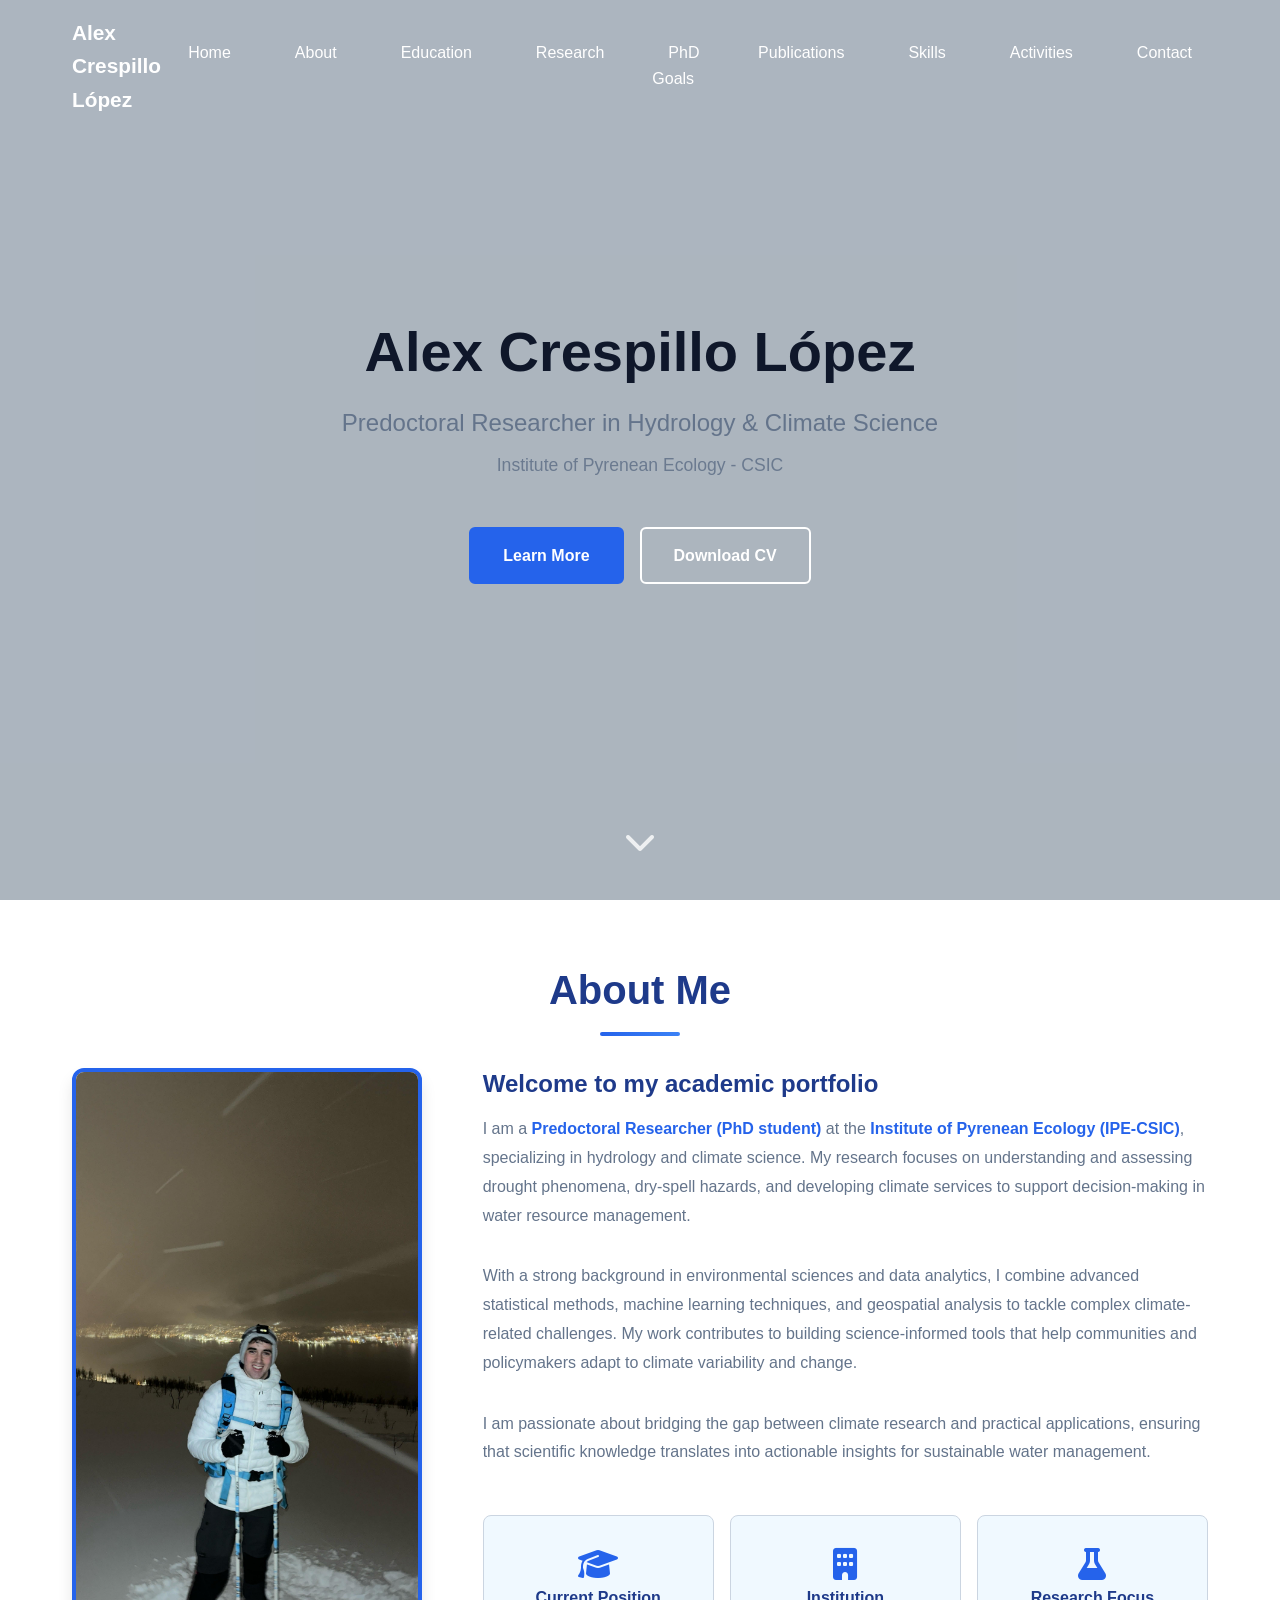
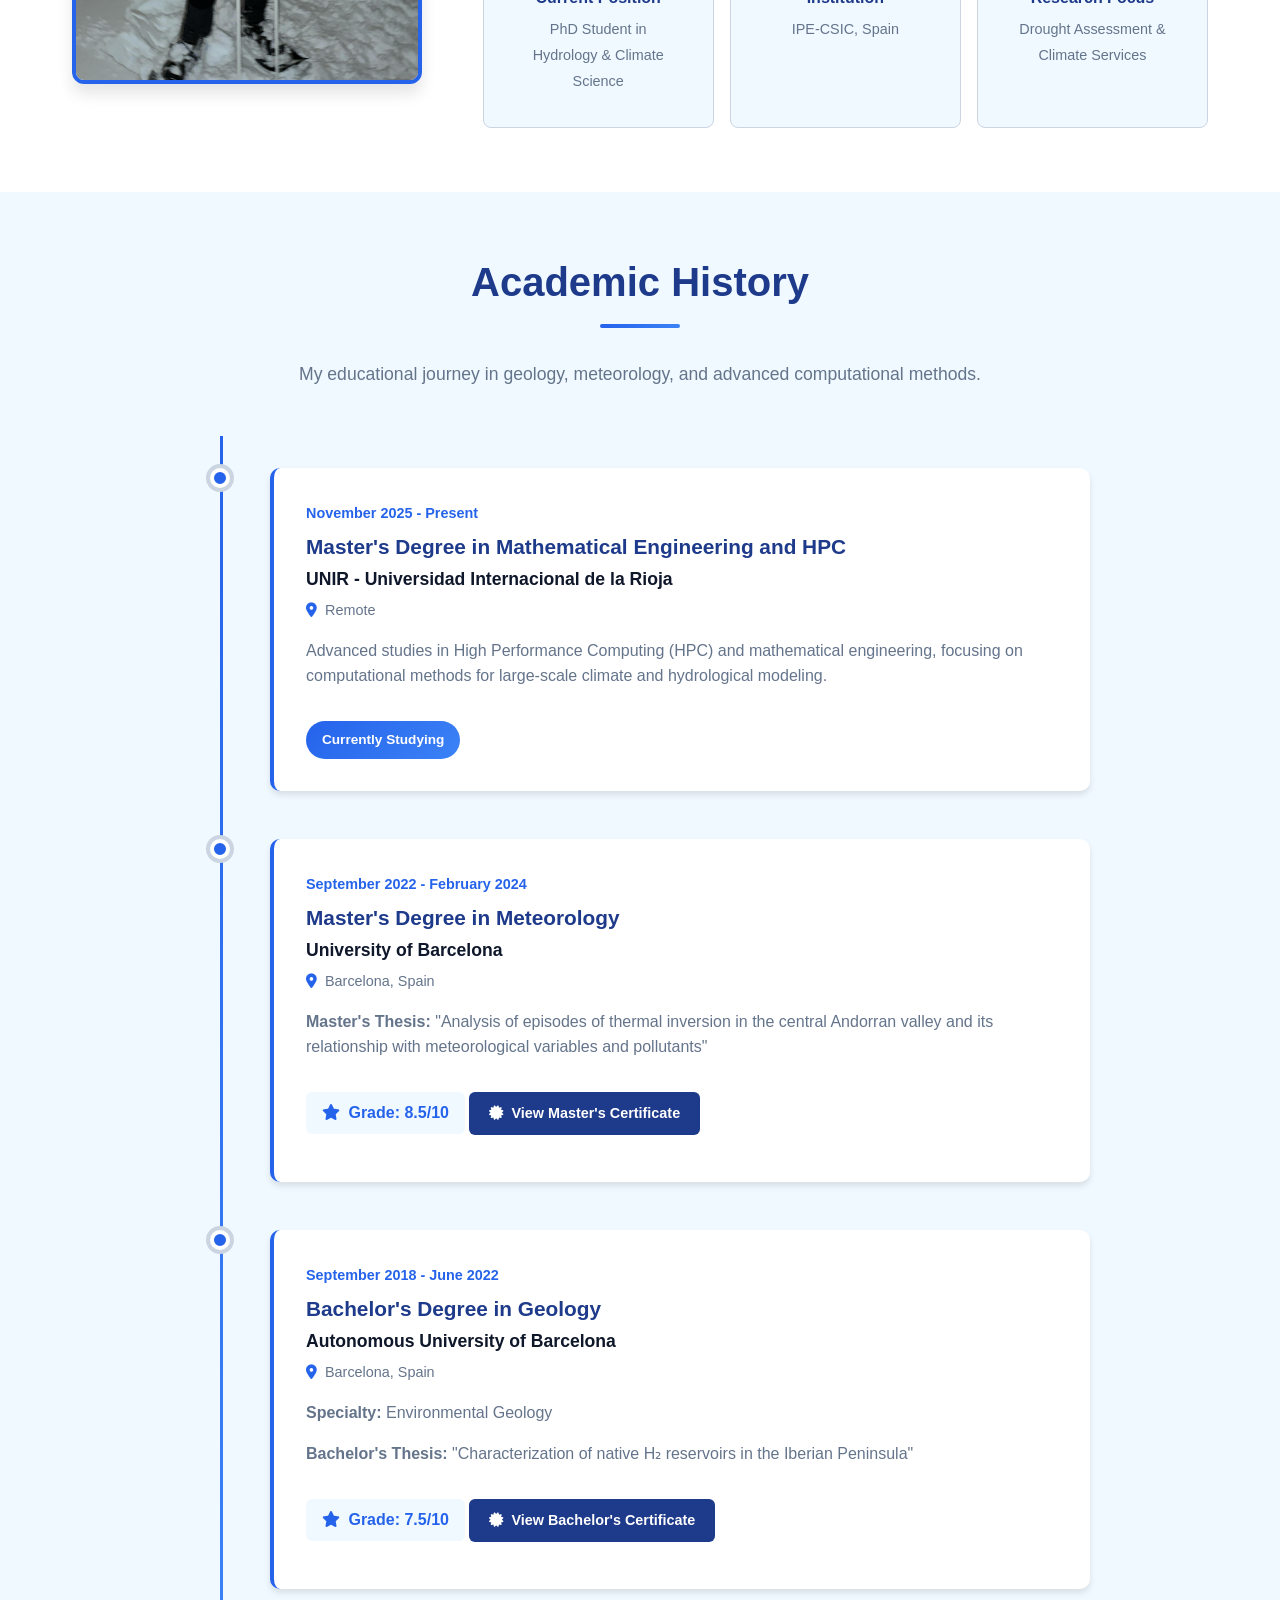
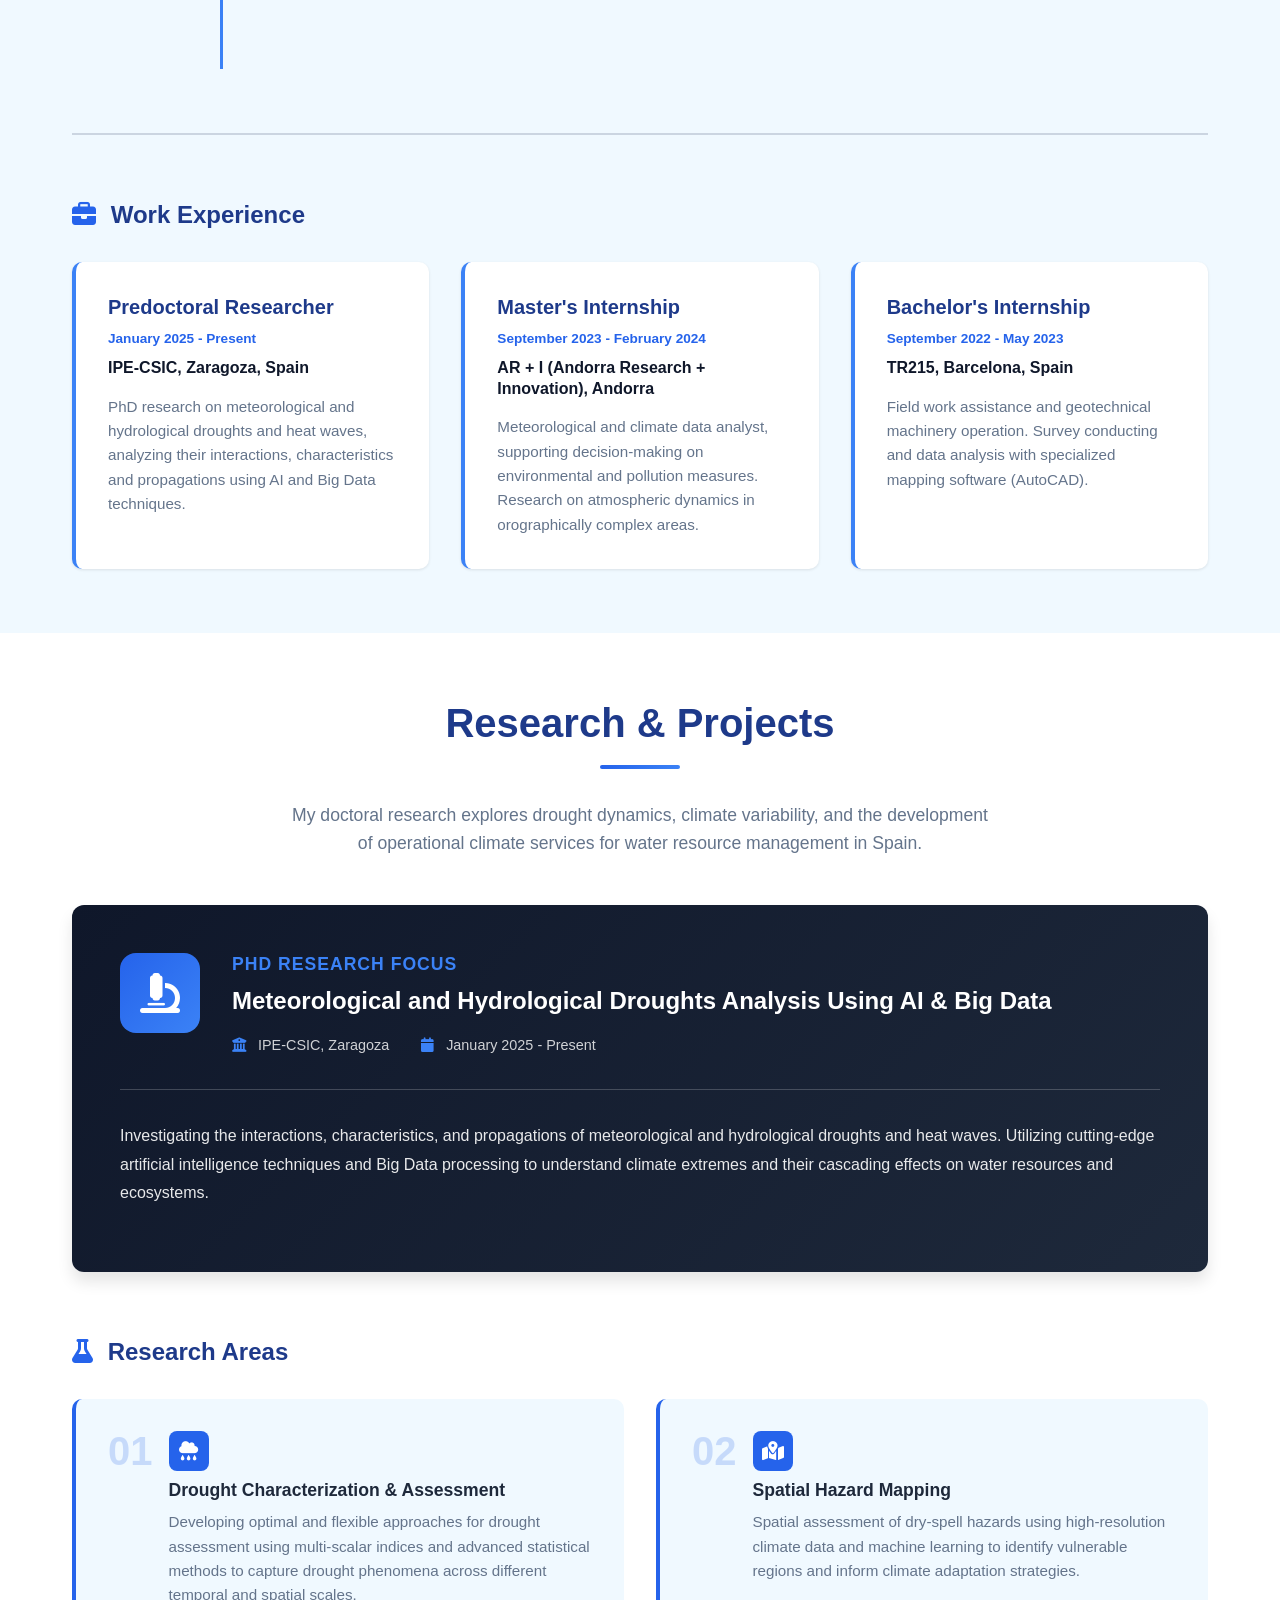
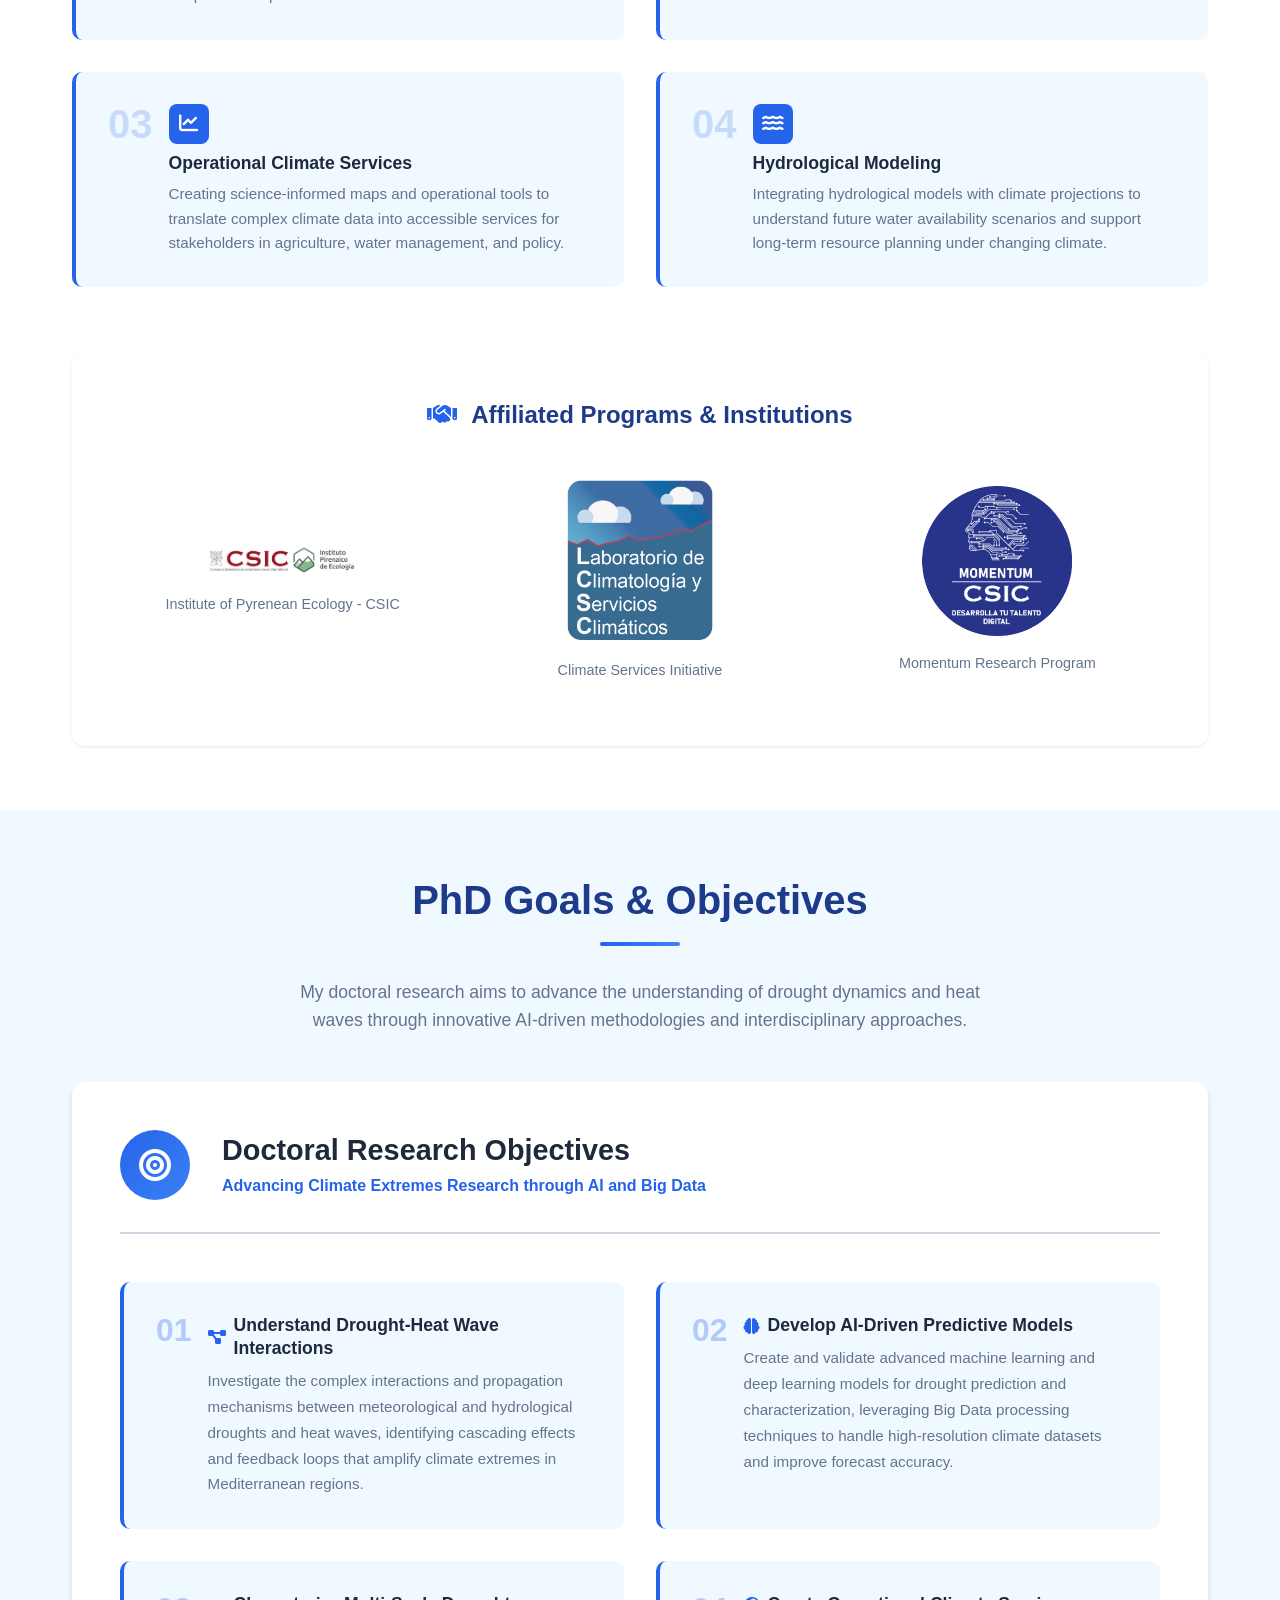
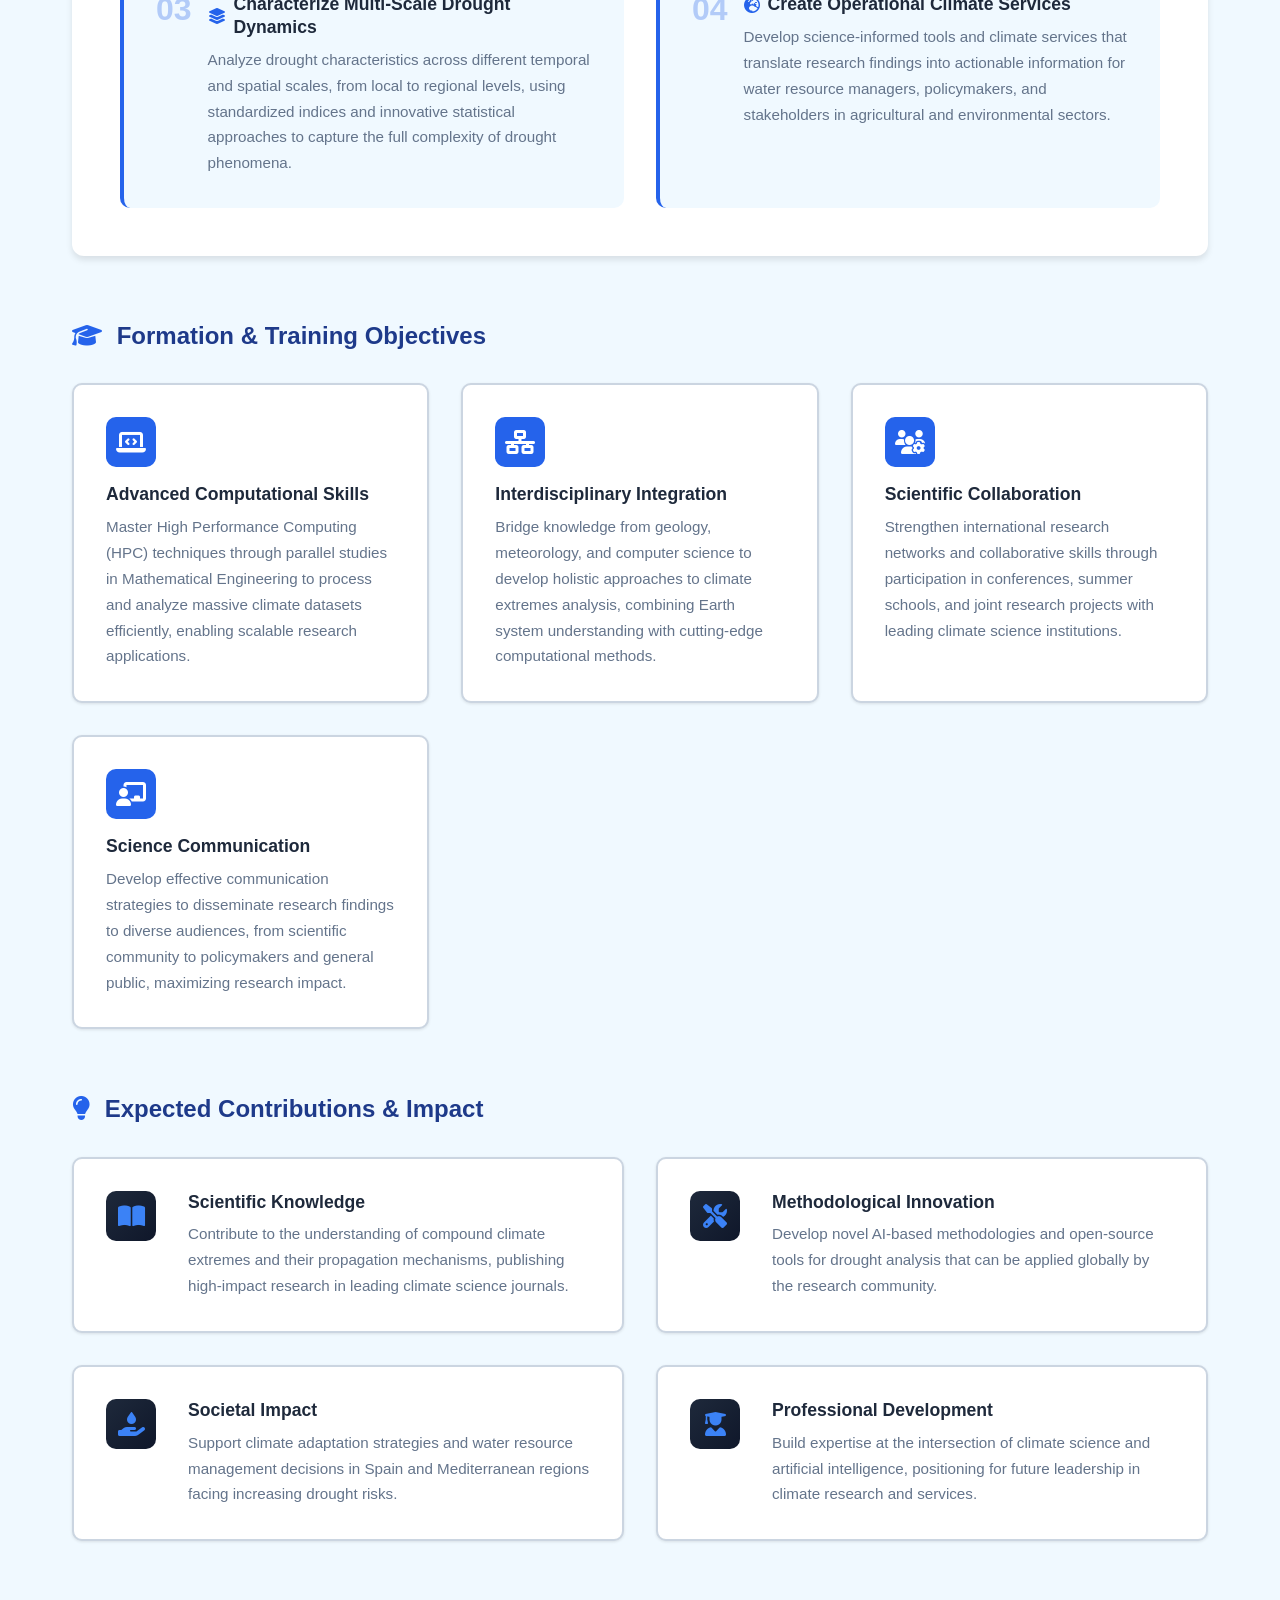
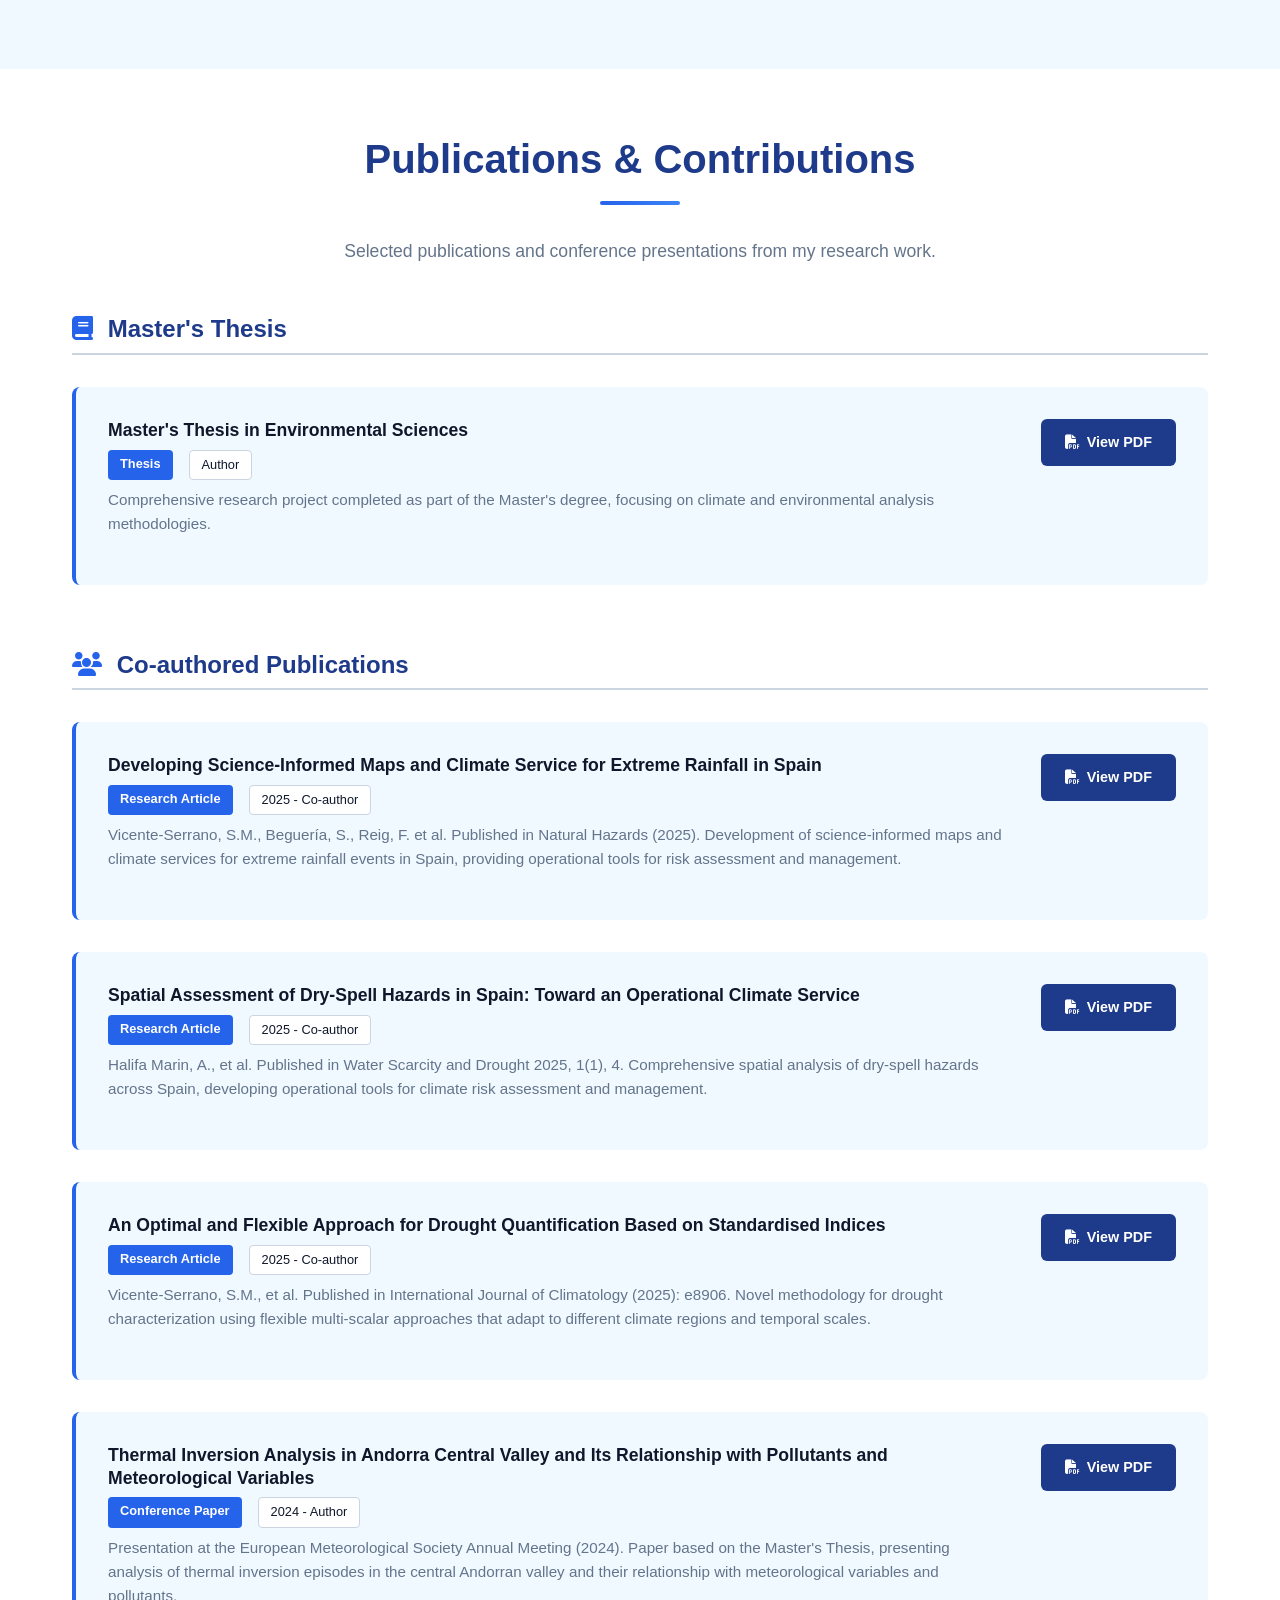
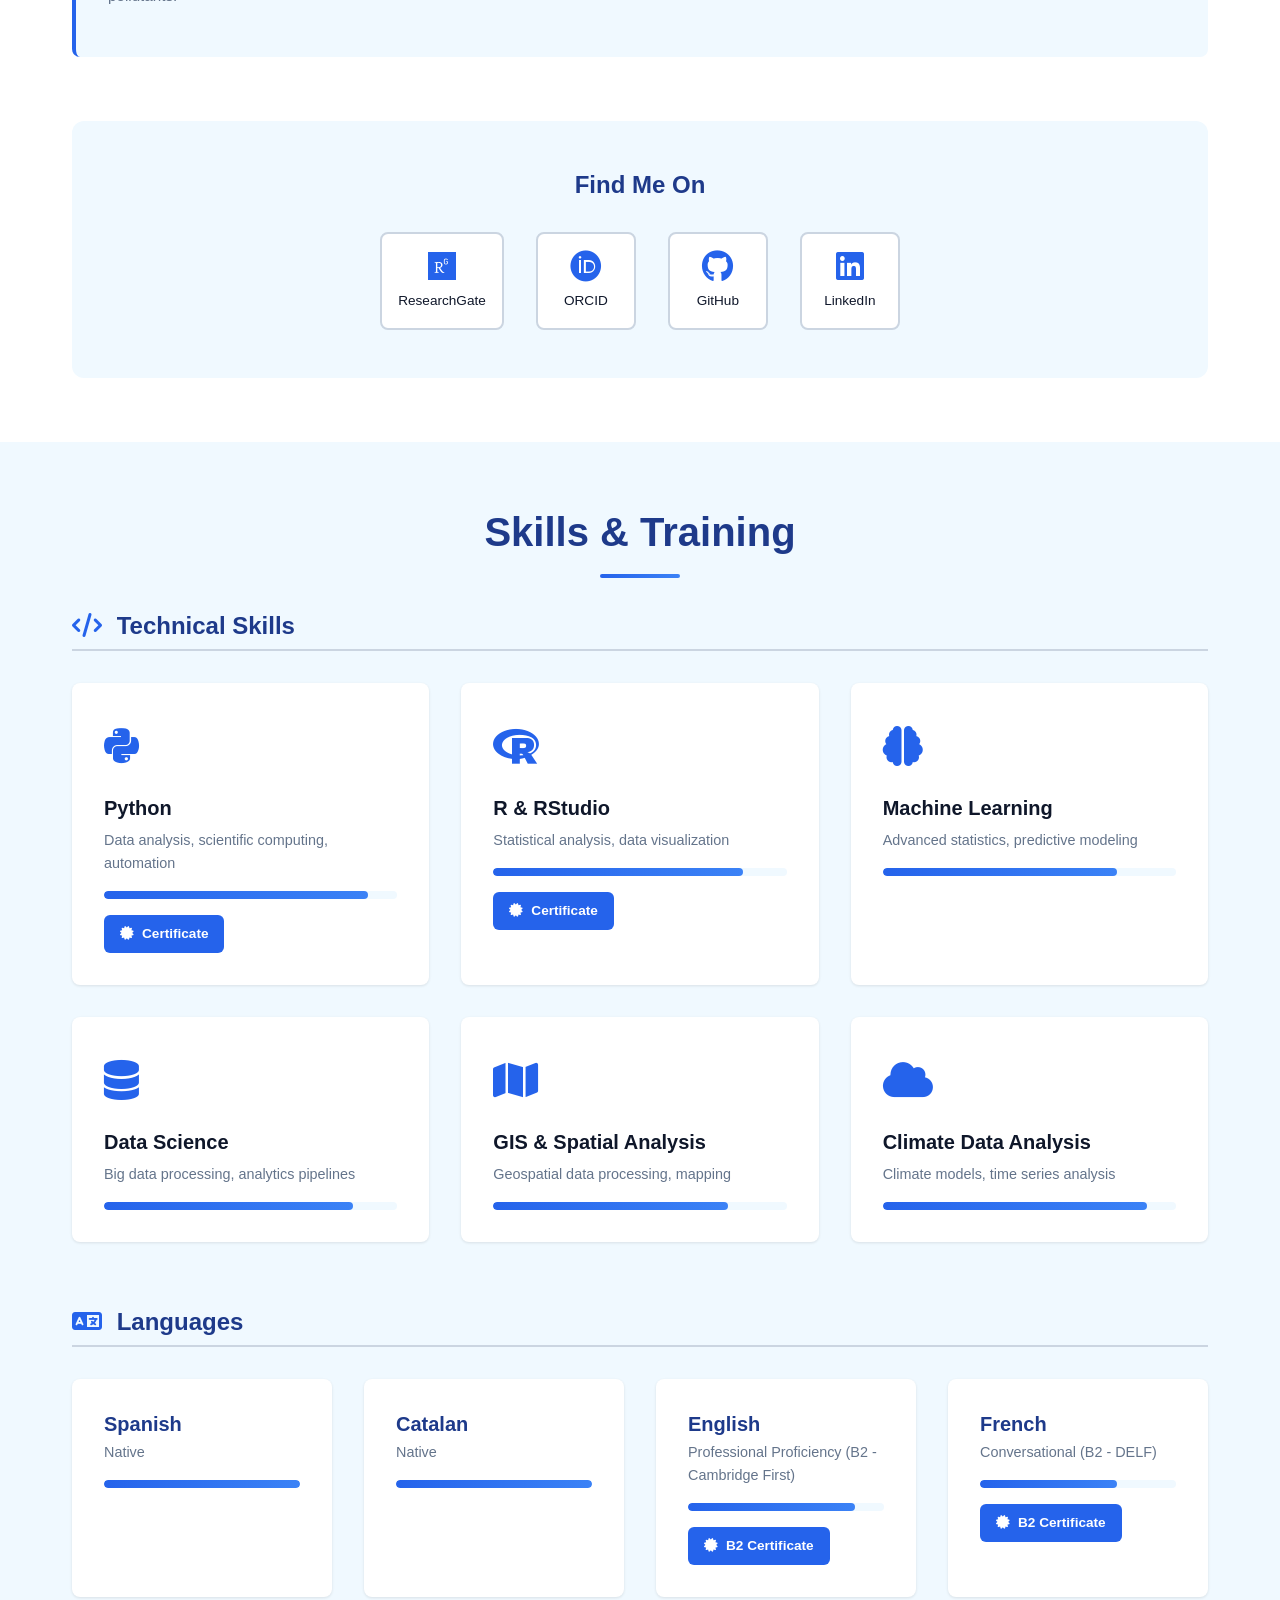
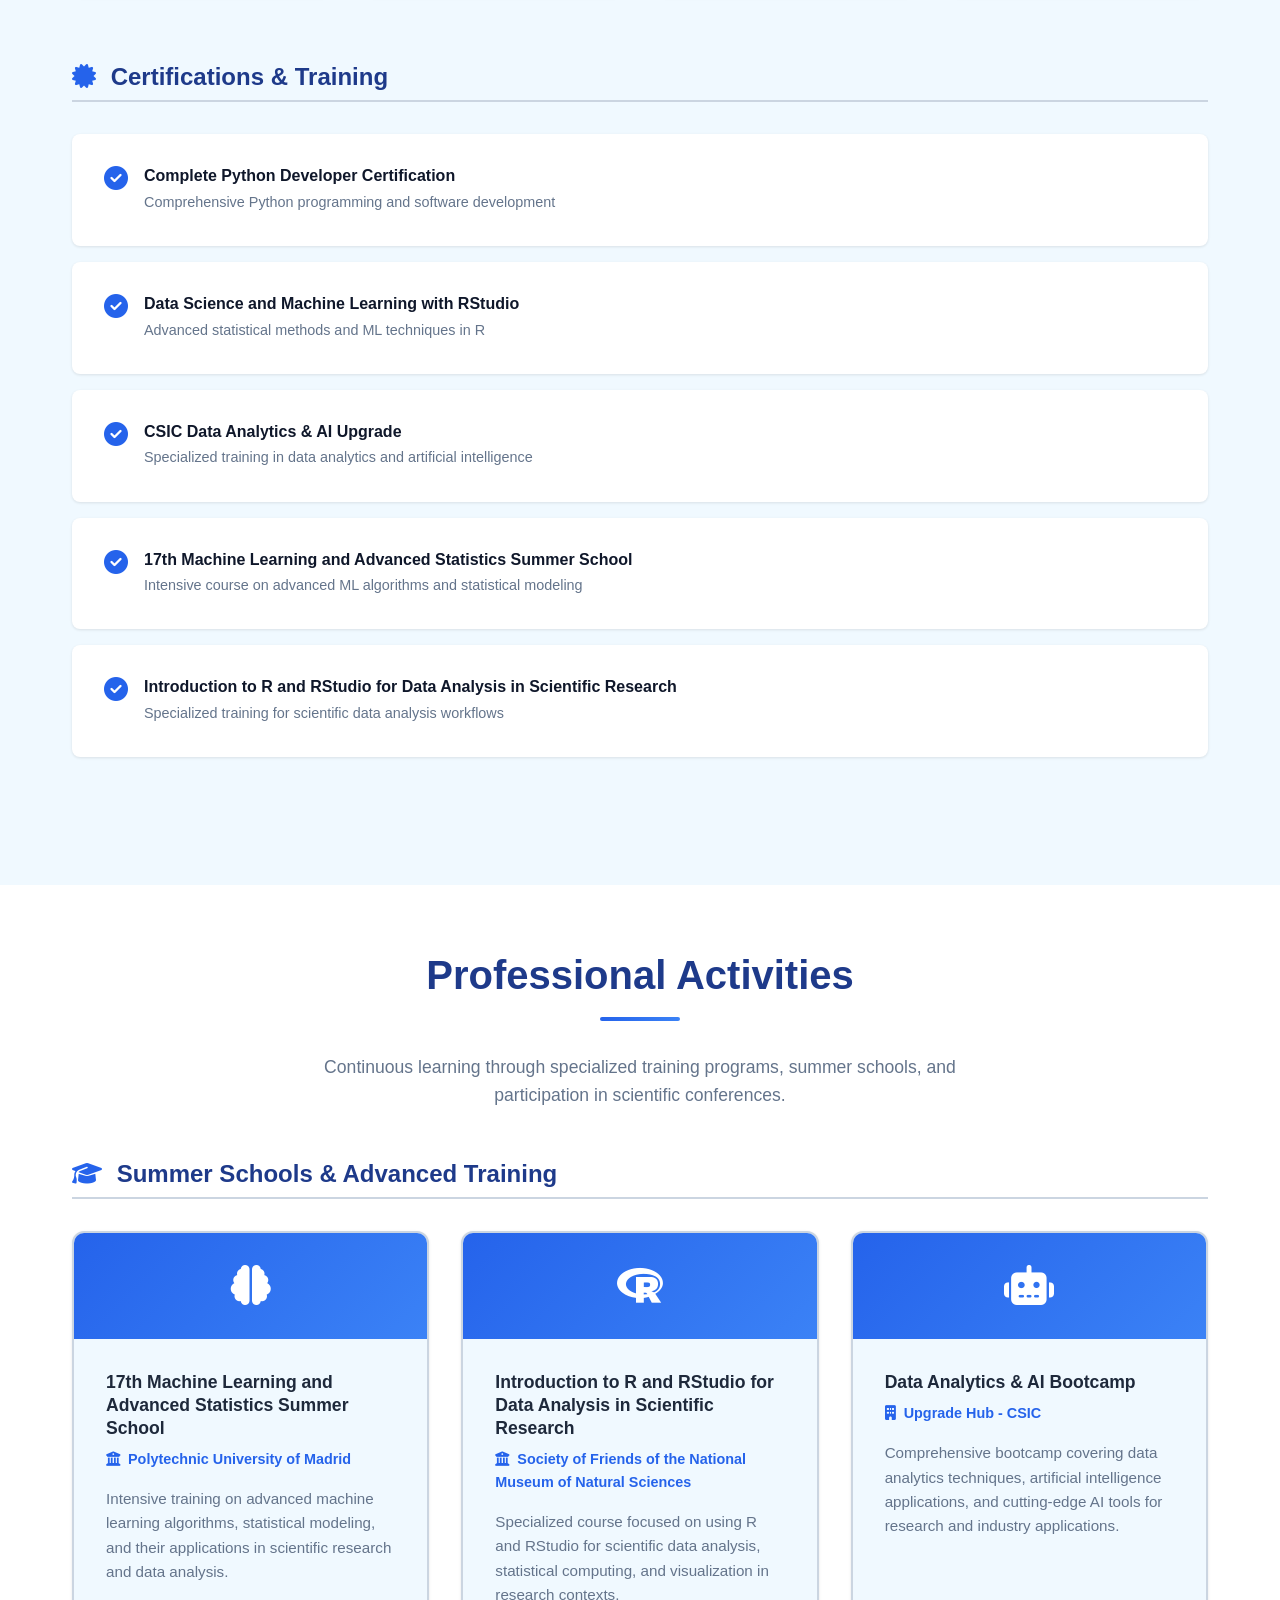
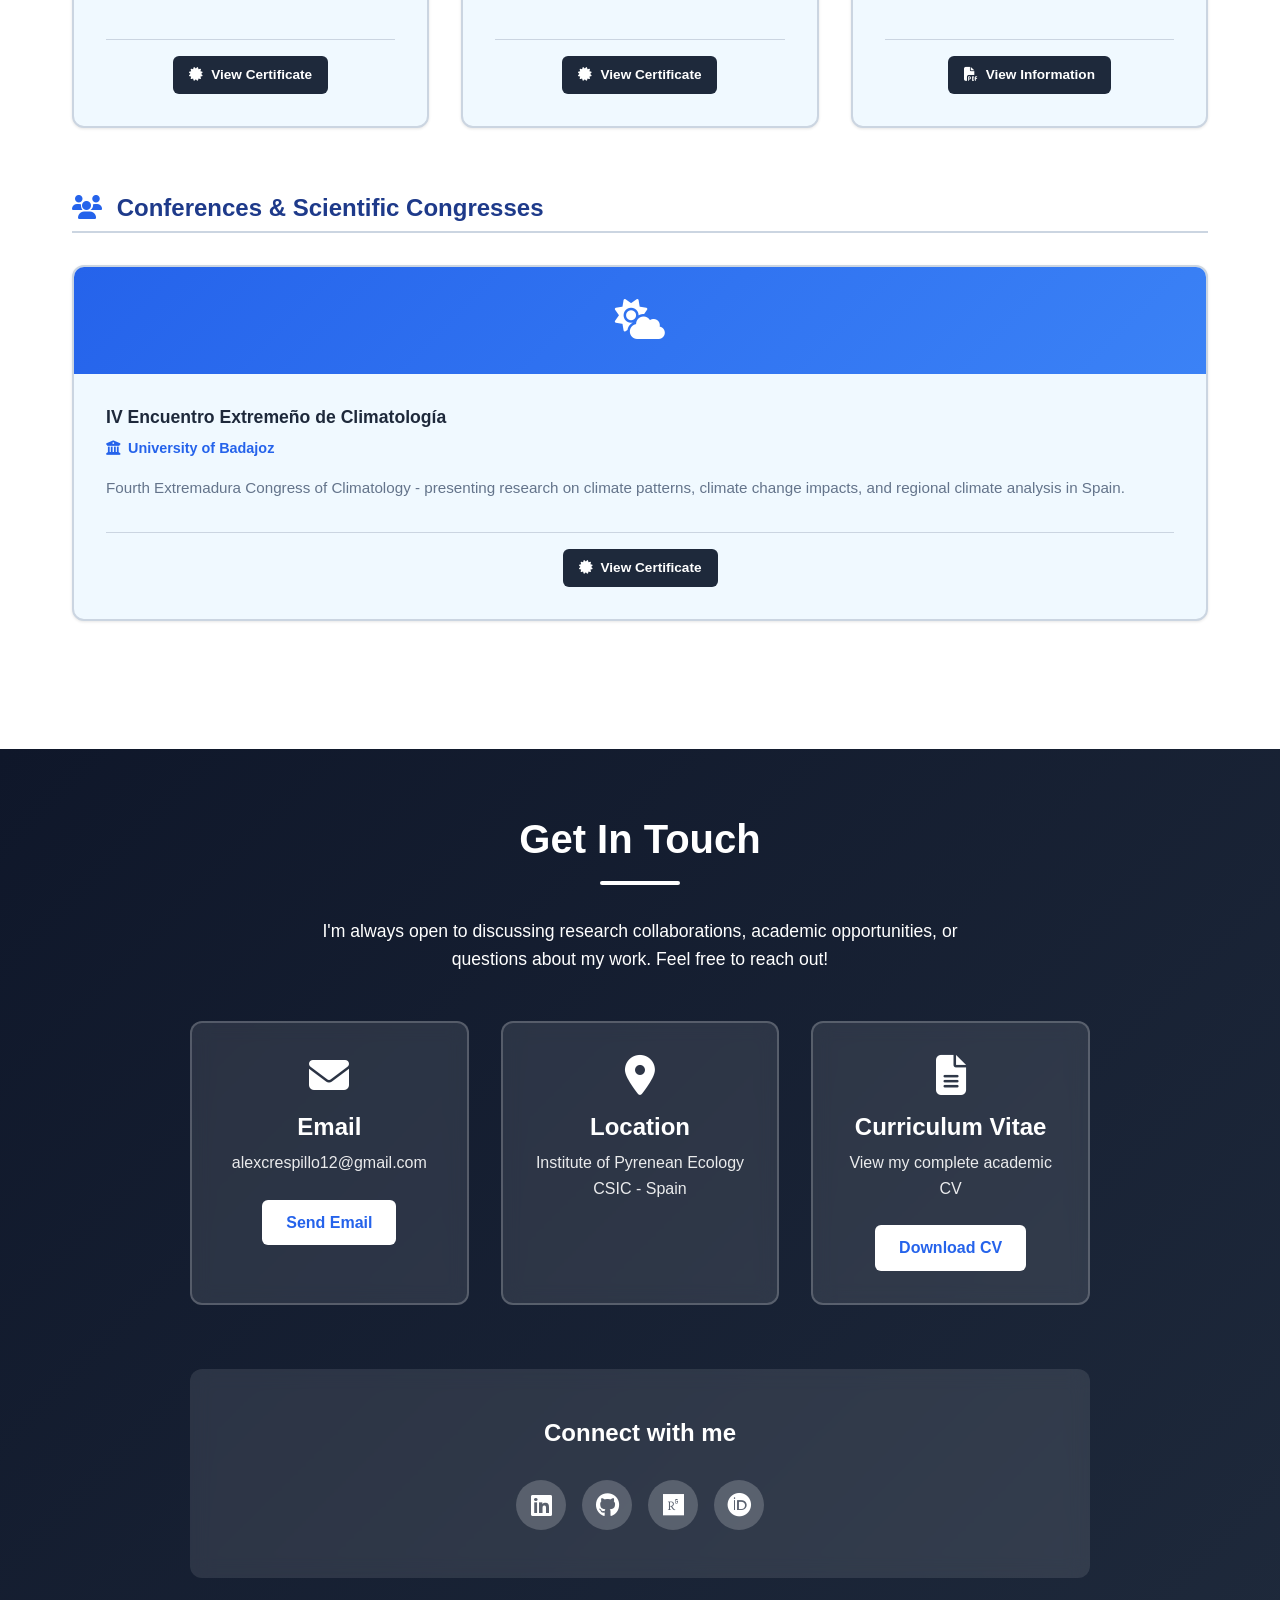
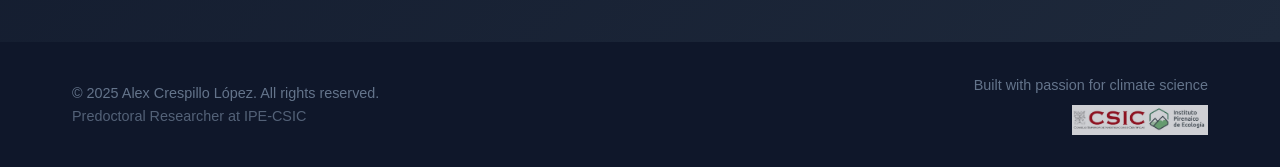
==== index.html @ 6080cb1e "Restructure for GitHub Pages: Move website files to root directory" ====
<!DOCTYPE html>
<html lang="en">
<head>
    <meta charset="UTF-8">
    <meta name="viewport" content="width=device-width, initial-scale=1.0">
    <meta name="description" content="Alex Crespillo López - Predoctoral Researcher in Hydrology and Climate Science at IPE-CSIC">
    <meta name="keywords" content="hydrology, climate science, drought, PhD student, CSIC, climate services">
    <meta name="author" content="Alex Crespillo López">

    <title>Alex Crespillo López | Climate & Hydrology Researcher</title>

    <!-- Link to external stylesheet -->
    <link rel="stylesheet" href="style.css">

    <!-- Font Awesome for icons -->
    <link rel="stylesheet" href="https://cdnjs.cloudflare.com/ajax/libs/font-awesome/6.4.0/css/all.min.css">
</head>
<body>

    <!-- ============================================
         NAVIGATION BAR
         Sticky header with smooth scroll links
         ============================================ -->
    <nav id="navbar">
        <div class="nav-container">
            <div class="nav-logo">
                <a href="#home">Alex Crespillo López</a>
            </div>
            <ul class="nav-menu" id="nav-menu">
                <li><a href="#home" class="nav-link">Home</a></li>
                <li><a href="#about" class="nav-link">About</a></li>
                <li><a href="#education" class="nav-link">Education</a></li>
                <li><a href="#research" class="nav-link">Research</a></li>
                <li><a href="#goals" class="nav-link">PhD Goals</a></li>
                <li><a href="#publications" class="nav-link">Publications</a></li>
                <li><a href="#skills" class="nav-link">Skills</a></li>
                <li><a href="#activities" class="nav-link">Activities</a></li>
                <li><a href="#contact" class="nav-link">Contact</a></li>
            </ul>
            <div class="nav-toggle" id="nav-toggle">
                <span></span>
                <span></span>
                <span></span>
            </div>
        </div>
    </nav>

    <!-- ============================================
         HERO SECTION
         Full-width header with background image
         ============================================ -->
    <header id="home" class="hero">
        <div class="hero-overlay"></div>
        <div class="hero-content">
            <h1 class="hero-title">Alex Crespillo López</h1>
            <p class="hero-subtitle">Predoctoral Researcher in Hydrology & Climate Science</p>
            <p class="hero-affiliation">Institute of Pyrenean Ecology - CSIC</p>
            <div class="hero-buttons">
                <a href="#about" class="btn btn-primary">Learn More</a>
                <a href="Cv/cv.pdf" target="_blank" class="btn btn-secondary">Download CV</a>
            </div>
        </div>
        <!-- Scroll down indicator -->
        <div class="scroll-indicator">
            <a href="#about">
                <i class="fas fa-chevron-down"></i>
            </a>
        </div>
    </header>

    <!-- ============================================
         MAIN CONTENT CONTAINER
         ============================================ -->
    <main>

        <!-- ============================================
             ABOUT ME SECTION
             Introduction, photo, and current position
             ============================================ -->
        <section id="about" class="section about-section">
            <div class="container">
                <h2 class="section-title">About Me</h2>
                <div class="about-content">
                    <!-- Profile photo -->
                    <div class="about-image">
                        <img src="Photos and logos/Photo_me.JPG" alt="Alex Crespillo López" class="profile-photo">
                    </div>

                    <!-- Bio and details -->
                    <div class="about-text">
                        <h3>Welcome to my academic portfolio</h3>
                        <p>
                            I am a <strong>Predoctoral Researcher (PhD student)</strong> at the
                            <strong>Institute of Pyrenean Ecology (IPE-CSIC)</strong>, specializing in
                            hydrology and climate science. My research focuses on understanding and
                            assessing drought phenomena, dry-spell hazards, and developing climate services
                            to support decision-making in water resource management.
                        </p>
                        <p>
                            With a strong background in environmental sciences and data analytics, I combine
                            advanced statistical methods, machine learning techniques, and geospatial analysis
                            to tackle complex climate-related challenges. My work contributes to building
                            science-informed tools that help communities and policymakers adapt to climate
                            variability and change.
                        </p>
                        <p>
                            I am passionate about bridging the gap between climate research and practical
                            applications, ensuring that scientific knowledge translates into actionable
                            insights for sustainable water management.
                        </p>

                        <!-- Key information cards -->
                        <div class="info-cards">
                            <div class="info-card">
                                <i class="fas fa-graduation-cap"></i>
                                <h4>Current Position</h4>
                                <p>PhD Student in Hydrology & Climate Science</p>
                            </div>
                            <div class="info-card">
                                <i class="fas fa-building"></i>
                                <h4>Institution</h4>
                                <p>IPE-CSIC, Spain</p>
                            </div>
                            <div class="info-card">
                                <i class="fas fa-flask"></i>
                                <h4>Research Focus</h4>
                                <p>Drought Assessment & Climate Services</p>
                            </div>
                        </div>
                    </div>
                </div>
            </div>
        </section>

        <!-- ============================================
             ACADEMIC HISTORY / EDUCATION SECTION
             Educational background and degrees
             ============================================ -->
        <section id="education" class="section education-section">
            <div class="container">
                <h2 class="section-title">Academic History</h2>
                <p class="section-description">
                    My educational journey in geology, meteorology, and advanced computational methods.
                </p>

                <!-- Timeline of academic degrees -->
                <div class="timeline">

                    <!-- Education Item 1 - Current Master -->
                    <div class="timeline-item">
                        <div class="timeline-marker"></div>
                        <div class="timeline-content">
                            <span class="timeline-date">November 2025 - Present</span>
                            <h3>Master's Degree in Mathematical Engineering and HPC</h3>
                            <h4>UNIR - Universidad Internacional de la Rioja</h4>
                            <p class="timeline-location"><i class="fas fa-map-marker-alt"></i> Remote</p>
                            <p>
                                Advanced studies in High Performance Computing (HPC) and mathematical engineering,
                                focusing on computational methods for large-scale climate and hydrological modeling.
                            </p>
                            <div class="timeline-badge current">Currently Studying</div>
                        </div>
                    </div>

                    <!-- Education Item 2 - Meteorology Master -->
                    <div class="timeline-item">
                        <div class="timeline-marker"></div>
                        <div class="timeline-content">
                            <span class="timeline-date">September 2022 - February 2024</span>
                            <h3>Master's Degree in Meteorology</h3>
                            <h4>University of Barcelona</h4>
                            <p class="timeline-location"><i class="fas fa-map-marker-alt"></i> Barcelona, Spain</p>
                            <p>
                                <strong>Master's Thesis:</strong> "Analysis of episodes of thermal inversion in the central
                                Andorran valley and its relationship with meteorological variables and pollutants"
                            </p>
                            <div class="timeline-grade">
                                <i class="fas fa-star"></i> Grade: 8.5/10
                            </div>
                            <a href="Certificates/Academic_certificates/master_title.pdf" target="_blank" class="btn-certificate">
                                <i class="fas fa-certificate"></i> View Master's Certificate
                            </a>
                        </div>
                    </div>

                    <!-- Education Item 3 - Geology Bachelor -->
                    <div class="timeline-item">
                        <div class="timeline-marker"></div>
                        <div class="timeline-content">
                            <span class="timeline-date">September 2018 - June 2022</span>
                            <h3>Bachelor's Degree in Geology</h3>
                            <h4>Autonomous University of Barcelona</h4>
                            <p class="timeline-location"><i class="fas fa-map-marker-alt"></i> Barcelona, Spain</p>
                            <p>
                                <strong>Specialty:</strong> Environmental Geology
                            </p>
                            <p>
                                <strong>Bachelor's Thesis:</strong> "Characterization of native H₂ reservoirs in the Iberian Peninsula"
                            </p>
                            <div class="timeline-grade">
                                <i class="fas fa-star"></i> Grade: 7.5/10
                            </div>
                            <a href="Certificates/Academic_certificates/bachelor_title.pdf" target="_blank" class="btn-certificate">
                                <i class="fas fa-certificate"></i> View Bachelor's Certificate
                            </a>
                        </div>
                    </div>

                </div>

                <!-- Work Experience Timeline -->
                <div class="work-experience">
                    <h3 class="subsection-title"><i class="fas fa-briefcase"></i> Work Experience</h3>

                    <div class="experience-grid">
                        <!-- Experience 1 -->
                        <div class="experience-card">
                            <div class="experience-header">
                                <h4>Predoctoral Researcher</h4>
                                <span class="experience-date">January 2025 - Present</span>
                            </div>
                            <h5>IPE-CSIC, Zaragoza, Spain</h5>
                            <p>
                                PhD research on meteorological and hydrological droughts and heat waves, analyzing
                                their interactions, characteristics and propagations using AI and Big Data techniques.
                            </p>
                        </div>

                        <!-- Experience 2 -->
                        <div class="experience-card">
                            <div class="experience-header">
                                <h4>Master's Internship</h4>
                                <span class="experience-date">September 2023 - February 2024</span>
                            </div>
                            <h5>AR + I (Andorra Research + Innovation), Andorra</h5>
                            <p>
                                Meteorological and climate data analyst, supporting decision-making on environmental
                                and pollution measures. Research on atmospheric dynamics in orographically complex areas.
                            </p>
                        </div>

                        <!-- Experience 3 -->
                        <div class="experience-card">
                            <div class="experience-header">
                                <h4>Bachelor's Internship</h4>
                                <span class="experience-date">September 2022 - May 2023</span>
                            </div>
                            <h5>TR215, Barcelona, Spain</h5>
                            <p>
                                Field work assistance and geotechnical machinery operation. Survey conducting and
                                data analysis with specialized mapping software (AutoCAD).
                            </p>
                        </div>
                    </div>
                </div>

            </div>
        </section>

        <!-- ============================================
             RESEARCH & PROJECTS SECTION
             Current PhD work and research areas
             ============================================ -->
        <section id="research" class="section research-section">
            <div class="container">
                <h2 class="section-title">Research & Projects</h2>
                <p class="section-description">
                    My doctoral research explores drought dynamics, climate variability, and the
                    development of operational climate services for water resource management in Spain.
                </p>

                <!-- Main PhD Research Focus -->
                <div class="phd-focus">
                    <div class="phd-header">
                        <div class="phd-icon-large">
                            <i class="fas fa-microscope"></i>
                        </div>
                        <div class="phd-info">
                            <h3>PhD Research Focus</h3>
                            <p class="phd-title">Meteorological and Hydrological Droughts Analysis Using AI & Big Data</p>
                            <div class="phd-meta">
                                <span class="phd-institution"><i class="fas fa-university"></i> IPE-CSIC, Zaragoza</span>
                                <span class="phd-period"><i class="fas fa-calendar"></i> January 2025 - Present</span>
                            </div>
                        </div>
                    </div>
                    <div class="phd-description">
                        <p>
                            Investigating the interactions, characteristics, and propagations of meteorological
                            and hydrological droughts and heat waves. Utilizing cutting-edge artificial intelligence
                            techniques and Big Data processing to understand climate extremes and their cascading
                            effects on water resources and ecosystems.
                        </p>
                    </div>
                </div>

                <!-- Research areas - Two column layout -->
                <div class="research-areas">
                    <h3 class="subsection-title"><i class="fas fa-flask"></i> Research Areas</h3>

                    <div class="research-two-column">
                        <!-- Research Area 1 -->
                        <div class="research-item">
                            <div class="research-number">01</div>
                            <div class="research-content-new">
                                <div class="research-icon-small">
                                    <i class="fas fa-cloud-rain"></i>
                                </div>
                                <h4>Drought Characterization & Assessment</h4>
                                <p>
                                    Developing optimal and flexible approaches for drought assessment using
                                    multi-scalar indices and advanced statistical methods to capture drought
                                    phenomena across different temporal and spatial scales.
                                </p>
                            </div>
                        </div>

                        <!-- Research Area 2 -->
                        <div class="research-item">
                            <div class="research-number">02</div>
                            <div class="research-content-new">
                                <div class="research-icon-small">
                                    <i class="fas fa-map-marked-alt"></i>
                                </div>
                                <h4>Spatial Hazard Mapping</h4>
                                <p>
                                    Spatial assessment of dry-spell hazards using high-resolution climate
                                    data and machine learning to identify vulnerable regions and inform
                                    climate adaptation strategies.
                                </p>
                            </div>
                        </div>

                        <!-- Research Area 3 -->
                        <div class="research-item">
                            <div class="research-number">03</div>
                            <div class="research-content-new">
                                <div class="research-icon-small">
                                    <i class="fas fa-chart-line"></i>
                                </div>
                                <h4>Operational Climate Services</h4>
                                <p>
                                    Creating science-informed maps and operational tools to translate
                                    complex climate data into accessible services for stakeholders in
                                    agriculture, water management, and policy.
                                </p>
                            </div>
                        </div>

                        <!-- Research Area 4 -->
                        <div class="research-item">
                            <div class="research-number">04</div>
                            <div class="research-content-new">
                                <div class="research-icon-small">
                                    <i class="fas fa-water"></i>
                                </div>
                                <h4>Hydrological Modeling</h4>
                                <p>
                                    Integrating hydrological models with climate projections to understand
                                    future water availability scenarios and support long-term resource
                                    planning under changing climate.
                                </p>
                            </div>
                        </div>
                    </div>
                </div>

                <!-- Affiliated Projects/Programs -->
                <div class="affiliations">
                    <h3 class="subsection-title"><i class="fas fa-handshake"></i> Affiliated Programs & Institutions</h3>
                    <div class="logo-grid">
                        <div class="logo-item">
                            <img src="Photos and logos/IPE-CSIC logo.jpg" alt="IPE-CSIC Logo">
                            <p>Institute of Pyrenean Ecology - CSIC</p>
                        </div>
                        <div class="logo-item">
                            <img src="Photos and logos/LCSC logo.png" alt="LCSC Logo">
                            <p>Climate Services Initiative</p>
                        </div>
                        <div class="logo-item">
                            <img src="Photos and logos/momentum_logo.png" alt="Momentum Logo">
                            <p>Momentum Research Program</p>
                        </div>
                    </div>
                </div>
            </div>
        </section>

        <!-- ============================================
             PhD GOALS & OBJECTIVES SECTION
             Research objectives and formation goals
             ============================================ -->
        <section id="goals" class="section goals-section">
            <div class="container">
                <h2 class="section-title">PhD Goals & Objectives</h2>
                <p class="section-description">
                    My doctoral research aims to advance the understanding of drought dynamics and heat waves
                    through innovative AI-driven methodologies and interdisciplinary approaches.
                </p>

                <!-- Main Doctoral Objectives -->
                <div class="goals-main">
                    <div class="goal-header">
                        <div class="goal-icon-main">
                            <i class="fas fa-bullseye"></i>
                        </div>
                        <div>
                            <h3>Doctoral Research Objectives</h3>
                            <p class="goal-subtitle">Advancing Climate Extremes Research through AI and Big Data</p>
                        </div>
                    </div>

                    <div class="objectives-grid">
                        <!-- Objective 1 -->
                        <div class="objective-card">
                            <div class="objective-number">01</div>
                            <div class="objective-content">
                                <h4><i class="fas fa-project-diagram"></i> Understand Drought-Heat Wave Interactions</h4>
                                <p>
                                    Investigate the complex interactions and propagation mechanisms between meteorological
                                    and hydrological droughts and heat waves, identifying cascading effects and feedback
                                    loops that amplify climate extremes in Mediterranean regions.
                                </p>
                            </div>
                        </div>

                        <!-- Objective 2 -->
                        <div class="objective-card">
                            <div class="objective-number">02</div>
                            <div class="objective-content">
                                <h4><i class="fas fa-brain"></i> Develop AI-Driven Predictive Models</h4>
                                <p>
                                    Create and validate advanced machine learning and deep learning models for
                                    drought prediction and characterization, leveraging Big Data processing techniques
                                    to handle high-resolution climate datasets and improve forecast accuracy.
                                </p>
                            </div>
                        </div>

                        <!-- Objective 3 -->
                        <div class="objective-card">
                            <div class="objective-number">03</div>
                            <div class="objective-content">
                                <h4><i class="fas fa-layer-group"></i> Characterize Multi-Scale Drought Dynamics</h4>
                                <p>
                                    Analyze drought characteristics across different temporal and spatial scales,
                                    from local to regional levels, using standardized indices and innovative
                                    statistical approaches to capture the full complexity of drought phenomena.
                                </p>
                            </div>
                        </div>

                        <!-- Objective 4 -->
                        <div class="objective-card">
                            <div class="objective-number">04</div>
                            <div class="objective-content">
                                <h4><i class="fas fa-globe-europe"></i> Create Operational Climate Services</h4>
                                <p>
                                    Develop science-informed tools and climate services that translate research
                                    findings into actionable information for water resource managers, policymakers,
                                    and stakeholders in agricultural and environmental sectors.
                                </p>
                            </div>
                        </div>
                    </div>
                </div>

                <!-- Formation and Training Goals -->
                <div class="formation-goals">
                    <h3 class="subsection-title"><i class="fas fa-graduation-cap"></i> Formation & Training Objectives</h3>

                    <div class="formation-grid">
                        <!-- Formation Goal 1 -->
                        <div class="formation-card">
                            <div class="formation-icon">
                                <i class="fas fa-laptop-code"></i>
                            </div>
                            <h4>Advanced Computational Skills</h4>
                            <p>
                                Master High Performance Computing (HPC) techniques through parallel studies in
                                Mathematical Engineering to process and analyze massive climate datasets efficiently,
                                enabling scalable research applications.
                            </p>
                        </div>

                        <!-- Formation Goal 2 -->
                        <div class="formation-card">
                            <div class="formation-icon">
                                <i class="fas fa-network-wired"></i>
                            </div>
                            <h4>Interdisciplinary Integration</h4>
                            <p>
                                Bridge knowledge from geology, meteorology, and computer science to develop
                                holistic approaches to climate extremes analysis, combining Earth system
                                understanding with cutting-edge computational methods.
                            </p>
                        </div>

                        <!-- Formation Goal 3 -->
                        <div class="formation-card">
                            <div class="formation-icon">
                                <i class="fas fa-users-cog"></i>
                            </div>
                            <h4>Scientific Collaboration</h4>
                            <p>
                                Strengthen international research networks and collaborative skills through
                                participation in conferences, summer schools, and joint research projects
                                with leading climate science institutions.
                            </p>
                        </div>

                        <!-- Formation Goal 4 -->
                        <div class="formation-card">
                            <div class="formation-icon">
                                <i class="fas fa-chalkboard-teacher"></i>
                            </div>
                            <h4>Science Communication</h4>
                            <p>
                                Develop effective communication strategies to disseminate research findings to
                                diverse audiences, from scientific community to policymakers and general public,
                                maximizing research impact.
                            </p>
                        </div>
                    </div>
                </div>

                <!-- Expected Contributions -->
                <div class="contributions">
                    <h3 class="subsection-title"><i class="fas fa-lightbulb"></i> Expected Contributions & Impact</h3>

                    <div class="contributions-content">
                        <div class="contribution-item">
                            <div class="contribution-icon">
                                <i class="fas fa-book-open"></i>
                            </div>
                            <div class="contribution-text">
                                <h4>Scientific Knowledge</h4>
                                <p>
                                    Contribute to the understanding of compound climate extremes and their propagation
                                    mechanisms, publishing high-impact research in leading climate science journals.
                                </p>
                            </div>
                        </div>

                        <div class="contribution-item">
                            <div class="contribution-icon">
                                <i class="fas fa-tools"></i>
                            </div>
                            <div class="contribution-text">
                                <h4>Methodological Innovation</h4>
                                <p>
                                    Develop novel AI-based methodologies and open-source tools for drought analysis
                                    that can be applied globally by the research community.
                                </p>
                            </div>
                        </div>

                        <div class="contribution-item">
                            <div class="contribution-icon">
                                <i class="fas fa-hand-holding-water"></i>
                            </div>
                            <div class="contribution-text">
                                <h4>Societal Impact</h4>
                                <p>
                                    Support climate adaptation strategies and water resource management decisions
                                    in Spain and Mediterranean regions facing increasing drought risks.
                                </p>
                            </div>
                        </div>

                        <div class="contribution-item">
                            <div class="contribution-icon">
                                <i class="fas fa-user-graduate"></i>
                            </div>
                            <div class="contribution-text">
                                <h4>Professional Development</h4>
                                <p>
                                    Build expertise at the intersection of climate science and artificial intelligence,
                                    positioning for future leadership in climate research and services.
                                </p>
                            </div>
                        </div>
                    </div>
                </div>

            </div>
        </section>

        <!-- ============================================
             PUBLICATIONS SECTION
             Academic papers and contributions
             ============================================ -->
        <section id="publications" class="section publications-section">
            <div class="container">
                <h2 class="section-title">Publications & Contributions</h2>
                <p class="section-description">
                    Selected publications and conference presentations from my research work.
                </p>

                <!-- Master Thesis -->
                <div class="publication-category">
                    <h3><i class="fas fa-book"></i> Master's Thesis</h3>
                    <div class="publication-list">
                        <div class="publication-item">
                            <div class="pub-content">
                                <h4>Master's Thesis in Environmental Sciences</h4>
                                <p class="pub-meta">
                                    <span class="pub-type">Thesis</span>
                                    <span class="pub-year">Author</span>
                                </p>
                                <p class="pub-description">
                                    Comprehensive research project completed as part of the Master's degree,
                                    focusing on climate and environmental analysis methodologies.
                                </p>
                            </div>
                            <div class="pub-actions">
                                <a href="Proyects/Author/master_thesis.pdf" target="_blank" class="btn-pub">
                                    <i class="fas fa-file-pdf"></i> View PDF
                                </a>
                            </div>
                        </div>
                    </div>
                </div>

                <!-- Co-authored Publications -->
                <div class="publication-category">
                    <h3><i class="fas fa-users"></i> Co-authored Publications</h3>
                    <div class="publication-list">

                        <!-- Publication 1 - NEW -->
                        <div class="publication-item">
                            <div class="pub-content">
                                <h4>Developing Science-Informed Maps and Climate Service for Extreme Rainfall in Spain</h4>
                                <p class="pub-meta">
                                    <span class="pub-type">Research Article</span>
                                    <span class="pub-year">2025 - Co-author</span>
                                </p>
                                <p class="pub-description">
                                    Vicente‐Serrano, S.M., Beguería, S., Reig, F. et al. Published in Natural Hazards (2025).
                                    Development of science-informed maps and climate services for extreme rainfall
                                    events in Spain, providing operational tools for risk assessment and management.
                                </p>
                            </div>
                            <div class="pub-actions">
                                <a href="Proyects/Co-author/Developing science-informed maps and climate service for.pdf"
                                   target="_blank" class="btn-pub">
                                    <i class="fas fa-file-pdf"></i> View PDF
                                </a>
                            </div>
                        </div>

                        <!-- Publication 2 -->
                        <div class="publication-item">
                            <div class="pub-content">
                                <h4>Spatial Assessment of Dry-Spell Hazards in Spain: Toward an Operational Climate Service</h4>
                                <p class="pub-meta">
                                    <span class="pub-type">Research Article</span>
                                    <span class="pub-year">2025 - Co-author</span>
                                </p>
                                <p class="pub-description">
                                    Halifa Marin, A., et al. Published in Water Scarcity and Drought 2025, 1(1), 4.
                                    Comprehensive spatial analysis of dry-spell hazards across Spain, developing
                                    operational tools for climate risk assessment and management.
                                </p>
                            </div>
                            <div class="pub-actions">
                                <a href="Proyects/Co-author/Spatial Assessment of Dry-Spell Hazards in Spain Toward an Operational Climate Service.pdf"
                                   target="_blank" class="btn-pub">
                                    <i class="fas fa-file-pdf"></i> View PDF
                                </a>
                            </div>
                        </div>

                        <!-- Publication 3 -->
                        <div class="publication-item">
                            <div class="pub-content">
                                <h4>An Optimal and Flexible Approach for Drought Quantification Based on Standardised Indices</h4>
                                <p class="pub-meta">
                                    <span class="pub-type">Research Article</span>
                                    <span class="pub-year">2025 - Co-author</span>
                                </p>
                                <p class="pub-description">
                                    Vicente‐Serrano, S.M., et al. Published in International Journal of Climatology (2025): e8906.
                                    Novel methodology for drought characterization using flexible multi-scalar
                                    approaches that adapt to different climate regions and temporal scales.
                                </p>
                            </div>
                            <div class="pub-actions">
                                <a href="Proyects/Co-author/An Optimal and Flexible Approach for Drought.pdf"
                                   target="_blank" class="btn-pub">
                                    <i class="fas fa-file-pdf"></i> View PDF
                                </a>
                            </div>
                        </div>

                        <!-- Publication 4 - Conference -->
                        <div class="publication-item">
                            <div class="pub-content">
                                <h4>Thermal Inversion Analysis in Andorra Central Valley and Its Relationship with Pollutants and Meteorological Variables</h4>
                                <p class="pub-meta">
                                    <span class="pub-type">Conference Paper</span>
                                    <span class="pub-year">2024 - Author</span>
                                </p>
                                <p class="pub-description">
                                    Presentation at the European Meteorological Society Annual Meeting (2024).
                                    Paper based on the Master's Thesis, presenting analysis of thermal inversion
                                    episodes in the central Andorran valley and their relationship with meteorological
                                    variables and pollutants.
                                </p>
                            </div>
                            <div class="pub-actions">
                                <a href="Proyects/Co-author/Ems2024.pdf" target="_blank" class="btn-pub">
                                    <i class="fas fa-file-pdf"></i> View PDF
                                </a>
                            </div>
                        </div>

                    </div>
                </div>

                <!-- Academic Profiles -->
                <div class="academic-profiles">
                    <h3>Find Me On</h3>
                    <div class="profile-links">
                        <a href="https://www.researchgate.net/profile/Alex-Crespillo?ev=hdr_xprf" class="profile-link" title="ResearchGate" target="_blank">
                            <i class="fab fa-researchgate"></i>
                            <span>ResearchGate</span>
                        </a>
                        <a href="https://orcid.org/0009-0009-3918-8702" class="profile-link" title="ORCID" target="_blank">
                            <i class="fab fa-orcid"></i>
                            <span>ORCID</span>
                        </a>
                        <a href="https://github.com/AlexCrespillo" class="profile-link" title="GitHub" target="_blank">
                            <i class="fab fa-github"></i>
                            <span>GitHub</span>
                        </a>
                        <a href="https://www.linkedin.com/in/alexcrespillo" class="profile-link" title="LinkedIn" target="_blank">
                            <i class="fab fa-linkedin"></i>
                            <span>LinkedIn</span>
                        </a>
                    </div>
                </div>
            </div>
        </section>

        <!-- ============================================
             SKILLS & TRAINING SECTION
             Technical skills, languages, certifications
             ============================================ -->
        <section id="skills" class="section skills-section">
            <div class="container">
                <h2 class="section-title">Skills & Training</h2>

                <!-- Technical Skills -->
                <div class="skills-category">
                    <h3><i class="fas fa-code"></i> Technical Skills</h3>
                    <div class="skills-grid">
                        <div class="skill-item">
                            <div class="skill-icon">
                                <i class="fab fa-python"></i>
                            </div>
                            <h4>Python</h4>
                            <p>Data analysis, scientific computing, automation</p>
                            <div class="skill-bar">
                                <div class="skill-progress" style="width: 90%;"></div>
                            </div>
                            <a href="Certificates/Technical_certificates/complete python_developper.pdf" target="_blank" class="btn-skill-cert">
                                <i class="fas fa-certificate"></i> Certificate
                            </a>
                        </div>

                        <div class="skill-item">
                            <div class="skill-icon">
                                <i class="fab fa-r-project"></i>
                            </div>
                            <h4>R & RStudio</h4>
                            <p>Statistical analysis, data visualization</p>
                            <div class="skill-bar">
                                <div class="skill-progress" style="width: 85%;"></div>
                            </div>
                            <a href="Certificates/Technical_certificates/data science and machine learning_rstudio.pdf" target="_blank" class="btn-skill-cert">
                                <i class="fas fa-certificate"></i> Certificate
                            </a>
                        </div>

                        <div class="skill-item">
                            <div class="skill-icon">
                                <i class="fas fa-brain"></i>
                            </div>
                            <h4>Machine Learning</h4>
                            <p>Advanced statistics, predictive modeling</p>
                            <div class="skill-bar">
                                <div class="skill-progress" style="width: 80%;"></div>
                            </div>
                        </div>

                        <div class="skill-item">
                            <div class="skill-icon">
                                <i class="fas fa-database"></i>
                            </div>
                            <h4>Data Science</h4>
                            <p>Big data processing, analytics pipelines</p>
                            <div class="skill-bar">
                                <div class="skill-progress" style="width: 85%;"></div>
                            </div>
                        </div>

                        <div class="skill-item">
                            <div class="skill-icon">
                                <i class="fas fa-map"></i>
                            </div>
                            <h4>GIS & Spatial Analysis</h4>
                            <p>Geospatial data processing, mapping</p>
                            <div class="skill-bar">
                                <div class="skill-progress" style="width: 80%;"></div>
                            </div>
                        </div>

                        <div class="skill-item">
                            <div class="skill-icon">
                                <i class="fas fa-cloud"></i>
                            </div>
                            <h4>Climate Data Analysis</h4>
                            <p>Climate models, time series analysis</p>
                            <div class="skill-bar">
                                <div class="skill-progress" style="width: 90%;"></div>
                            </div>
                        </div>
                    </div>
                </div>

                <!-- Languages -->
                <div class="skills-category">
                    <h3><i class="fas fa-language"></i> Languages</h3>
                    <div class="languages-grid">
                        <div class="language-item">
                            <h4>Spanish</h4>
                            <p>Native</p>
                            <div class="skill-bar">
                                <div class="skill-progress" style="width: 100%;"></div>
                            </div>
                        </div>
                        <div class="language-item">
                            <h4>Catalan</h4>
                            <p>Native</p>
                            <div class="skill-bar">
                                <div class="skill-progress" style="width: 100%;"></div>
                            </div>
                        </div>
                        <div class="language-item">
                            <h4>English</h4>
                            <p>Professional Proficiency (B2 - Cambridge First)</p>
                            <div class="skill-bar">
                                <div class="skill-progress" style="width: 85%;"></div>
                            </div>
                            <a href="Certificates/Language_certificates/english.pdf" target="_blank" class="btn-skill-cert">
                                <i class="fas fa-certificate"></i> B2 Certificate
                            </a>
                        </div>
                        <div class="language-item">
                            <h4>French</h4>
                            <p>Conversational (B2 - DELF)</p>
                            <div class="skill-bar">
                                <div class="skill-progress" style="width: 70%;"></div>
                            </div>
                            <a href="Certificates/Language_certificates/french.pdf" target="_blank" class="btn-skill-cert">
                                <i class="fas fa-certificate"></i> B2 Certificate
                            </a>
                        </div>
                    </div>
                </div>

                <!-- Certifications & Training -->
                <div class="skills-category">
                    <h3><i class="fas fa-certificate"></i> Certifications & Training</h3>
                    <div class="certification-list">

                        <div class="cert-item">
                            <i class="fas fa-check-circle"></i>
                            <div class="cert-content">
                                <h4>Complete Python Developer Certification</h4>
                                <p>Comprehensive Python programming and software development</p>
                            </div>
                        </div>

                        <div class="cert-item">
                            <i class="fas fa-check-circle"></i>
                            <div class="cert-content">
                                <h4>Data Science and Machine Learning with RStudio</h4>
                                <p>Advanced statistical methods and ML techniques in R</p>
                            </div>
                        </div>

                        <div class="cert-item">
                            <i class="fas fa-check-circle"></i>
                            <div class="cert-content">
                                <h4>CSIC Data Analytics & AI Upgrade</h4>
                                <p>Specialized training in data analytics and artificial intelligence</p>
                            </div>
                        </div>

                        <div class="cert-item">
                            <i class="fas fa-check-circle"></i>
                            <div class="cert-content">
                                <h4>17th Machine Learning and Advanced Statistics Summer School</h4>
                                <p>Intensive course on advanced ML algorithms and statistical modeling</p>
                            </div>
                        </div>

                        <div class="cert-item">
                            <i class="fas fa-check-circle"></i>
                            <div class="cert-content">
                                <h4>Introduction to R and RStudio for Data Analysis in Scientific Research</h4>
                                <p>Specialized training for scientific data analysis workflows</p>
                            </div>
                        </div>

                    </div>
                </div>
            </div>
        </section>

        <!-- ============================================
             ACTIVITIES SECTION
             Summer schools, conferences, and training programs
             ============================================ -->
        <section id="activities" class="section activities-section">
            <div class="container">
                <h2 class="section-title">Professional Activities</h2>
                <p class="section-description">
                    Continuous learning through specialized training programs, summer schools, and
                    participation in scientific conferences.
                </p>

                <!-- Summer Schools & Advanced Training -->
                <div class="activities-category">
                    <h3><i class="fas fa-graduation-cap"></i> Summer Schools & Advanced Training</h3>
                    <div class="activities-grid">

                        <!-- Activity 1 -->
                        <div class="activity-card">
                            <div class="activity-icon">
                                <i class="fas fa-brain"></i>
                            </div>
                            <div class="activity-content">
                                <h4>17th Machine Learning and Advanced Statistics Summer School</h4>
                                <p class="activity-organizer">
                                    <i class="fas fa-university"></i> Polytechnic University of Madrid
                                </p>
                                <p class="activity-description">
                                    Intensive training on advanced machine learning algorithms, statistical modeling,
                                    and their applications in scientific research and data analysis.
                                </p>
                                <div class="activity-footer">
                                    <a href="Aditional formation/17th Machine Learning and Advanced statistisc Summer School.pdf"
                                       target="_blank" class="btn-activity">
                                        <i class="fas fa-certificate"></i> View Certificate
                                    </a>
                                </div>
                            </div>
                        </div>

                        <!-- Activity 2 -->
                        <div class="activity-card">
                            <div class="activity-icon">
                                <i class="fab fa-r-project"></i>
                            </div>
                            <div class="activity-content">
                                <h4>Introduction to R and RStudio for Data Analysis in Scientific Research</h4>
                                <p class="activity-organizer">
                                    <i class="fas fa-university"></i> Society of Friends of the National Museum of Natural Sciences
                                </p>
                                <p class="activity-description">
                                    Specialized course focused on using R and RStudio for scientific data analysis,
                                    statistical computing, and visualization in research contexts.
                                </p>
                                <div class="activity-footer">
                                    <a href="Aditional formation/Introduction to R and RStudio for Data Analysis in Scientific Research.pdf"
                                       target="_blank" class="btn-activity">
                                        <i class="fas fa-certificate"></i> View Certificate
                                    </a>
                                </div>
                            </div>
                        </div>

                        <!-- Activity 3 -->
                        <div class="activity-card">
                            <div class="activity-icon">
                                <i class="fas fa-robot"></i>
                            </div>
                            <div class="activity-content">
                                <h4>Data Analytics & AI Bootcamp</h4>
                                <p class="activity-organizer">
                                    <i class="fas fa-building"></i> Upgrade Hub - CSIC
                                </p>
                                <p class="activity-description">
                                    Comprehensive bootcamp covering data analytics techniques, artificial intelligence
                                    applications, and cutting-edge AI tools for research and industry applications.
                                </p>
                                <div class="activity-footer">
                                    <a href="Aditional formation/Upgrade CSIC Data Analytics & IA_Information.pdf"
                                       target="_blank" class="btn-activity">
                                        <i class="fas fa-file-pdf"></i> View Information
                                    </a>
                                </div>
                            </div>
                        </div>

                    </div>
                </div>

                <!-- Conferences & Congresses -->
                <div class="activities-category">
                    <h3><i class="fas fa-users"></i> Conferences & Scientific Congresses</h3>
                    <div class="activities-grid">

                        <!-- Conference 1 -->
                        <div class="activity-card">
                            <div class="activity-icon">
                                <i class="fas fa-cloud-sun"></i>
                            </div>
                            <div class="activity-content">
                                <h4>IV Encuentro Extremeño de Climatología</h4>
                                <p class="activity-organizer">
                                    <i class="fas fa-university"></i> University of Badajoz
                                </p>
                                <p class="activity-description">
                                    Fourth Extremadura Congress of Climatology - presenting research on climate
                                    patterns, climate change impacts, and regional climate analysis in Spain.
                                </p>
                                <div class="activity-footer">
                                    <a href="Congres/IV Encuentro Extremeño de Climatología.pdf"
                                       target="_blank" class="btn-activity">
                                        <i class="fas fa-certificate"></i> View Certificate
                                    </a>
                                </div>
                            </div>
                        </div>

                    </div>
                </div>

            </div>
        </section>

        <!-- ============================================
             CONTACT SECTION
             Contact information and social links
             ============================================ -->
        <section id="contact" class="section contact-section">
            <div class="container">
                <h2 class="section-title">Get In Touch</h2>
                <p class="section-description">
                    I'm always open to discussing research collaborations, academic opportunities,
                    or questions about my work. Feel free to reach out!
                </p>

                <div class="contact-content">

                    <!-- Contact Cards -->
                    <div class="contact-cards">
                        <div class="contact-card">
                            <i class="fas fa-envelope"></i>
                            <h3>Email</h3>
                            <p>alexcrespillo12@gmail.com</p>
                            <a href="mailto:alexcrespillo12@gmail.com" class="btn-contact">Send Email</a>
                        </div>

                        <div class="contact-card">
                            <i class="fas fa-map-marker-alt"></i>
                            <h3>Location</h3>
                            <p>Institute of Pyrenean Ecology<br>CSIC - Spain</p>
                        </div>

                        <div class="contact-card">
                            <i class="fas fa-file-alt"></i>
                            <h3>Curriculum Vitae</h3>
                            <p>View my complete academic CV</p>
                            <a href="Cv/cv.pdf" target="_blank" class="btn-contact">Download CV</a>
                        </div>
                    </div>

                    <!-- Social Media Links -->
                    <div class="social-links">
                        <h3>Connect with me</h3>
                        <div class="social-icons">
                            <a href="https://www.linkedin.com/in/alexcrespillo" title="LinkedIn" target="_blank">
                                <i class="fab fa-linkedin"></i>
                            </a>
                            <a href="https://github.com/AlexCrespillo" title="GitHub" target="_blank">
                                <i class="fab fa-github"></i>
                            </a>
                            <a href="https://www.researchgate.net/profile/Alex-Crespillo?ev=hdr_xprf" title="ResearchGate" target="_blank">
                                <i class="fab fa-researchgate"></i>
                            </a>
                            <a href="https://orcid.org/0009-0009-3918-8702" title="ORCID" target="_blank">
                                <i class="fab fa-orcid"></i>
                            </a>
                        </div>
                    </div>

                </div>
            </div>
        </section>

    </main>

    <!-- ============================================
         FOOTER
         Copyright and additional links
         ============================================ -->
    <footer class="footer">
        <div class="container">
            <div class="footer-content">
                <div class="footer-left">
                    <p>&copy; 2025 Alex Crespillo López. All rights reserved.</p>
                    <p class="footer-small">Predoctoral Researcher at IPE-CSIC</p>
                </div>
                <div class="footer-right">
                    <p>Built with passion for climate science</p>
                    <div class="footer-logos">
                        <img src="Photos and logos/IPE-CSIC logo.jpg" alt="IPE-CSIC" class="footer-logo">
                    </div>
                </div>
            </div>
        </div>
    </footer>

    <!-- ============================================
         SCROLL TO TOP BUTTON
         Appears when scrolling down
         ============================================ -->
    <button id="scroll-top" class="scroll-top" title="Back to top">
        <i class="fas fa-arrow-up"></i>
    </button>

    <!-- ============================================
         JAVASCRIPT
         Navigation toggle and smooth scrolling
         ============================================ -->
    <script>
        // ===== Mobile Navigation Toggle =====
        const navToggle = document.getElementById('nav-toggle');
        const navMenu = document.getElementById('nav-menu');
        const navLinks = document.querySelectorAll('.nav-link');

        navToggle.addEventListener('click', () => {
            navMenu.classList.toggle('active');
            navToggle.classList.toggle('active');
        });

        // Close mobile menu when clicking on a link
        navLinks.forEach(link => {
            link.addEventListener('click', () => {
                navMenu.classList.remove('active');
                navToggle.classList.remove('active');
            });
        });

        // ===== Smooth Scrolling =====
        document.querySelectorAll('a[href^="#"]').forEach(anchor => {
            anchor.addEventListener('click', function (e) {
                e.preventDefault();
                const target = document.querySelector(this.getAttribute('href'));
                if (target) {
                    target.scrollIntoView({
                        behavior: 'smooth',
                        block: 'start'
                    });
                }
            });
        });

        // ===== Scroll to Top Button =====
        const scrollTopBtn = document.getElementById('scroll-top');

        window.addEventListener('scroll', () => {
            if (window.pageYOffset > 300) {
                scrollTopBtn.classList.add('visible');
            } else {
                scrollTopBtn.classList.remove('visible');
            }
        });

        scrollTopBtn.addEventListener('click', () => {
            window.scrollTo({
                top: 0,
                behavior: 'smooth'
            });
        });

        // ===== Active Navigation Link on Scroll =====
        const sections = document.querySelectorAll('section[id]');

        function highlightNavigation() {
            const scrollY = window.pageYOffset;

            sections.forEach(current => {
                const sectionHeight = current.offsetHeight;
                const sectionTop = current.offsetTop - 100;
                const sectionId = current.getAttribute('id');

                if (scrollY > sectionTop && scrollY <= sectionTop + sectionHeight) {
                    document.querySelector('.nav-link[href*=' + sectionId + ']')?.classList.add('active');
                } else {
                    document.querySelector('.nav-link[href*=' + sectionId + ']')?.classList.remove('active');
                }
            });
        }

        window.addEventListener('scroll', highlightNavigation);

        // ===== Navbar Background on Scroll =====
        const navbar = document.getElementById('navbar');

        window.addEventListener('scroll', () => {
            if (window.scrollY > 50) {
                navbar.classList.add('scrolled');
            } else {
                navbar.classList.remove('scrolled');
            }
        });
    </script>

</body>
</html>
---- style.css ----
/* ============================================
   MODERN ACADEMIC PORTFOLIO STYLESHEET
   Author: Alex Crespillo López
   Description: Professional, minimalist design for academic portfolio
   Color Palette: Teal (#0d9488), Navy (#1e3a8a), Gray (#6b7280), White (#ffffff)
   ============================================ */

/* ============================================
   CSS RESET & BASE STYLES
   ============================================ */
* {
    margin: 0;
    padding: 0;
    box-sizing: border-box;
}

:root {
    /* Color Variables - Blue, White & Black Theme */
    --primary-color: #2563eb;        /* Royal Blue */
    --primary-dark: #1e40af;         /* Dark Blue */
    --secondary-color: #1e3a8a;      /* Navy Blue */
    --secondary-dark: #1e40af;       /* Lighter navy */
    --text-dark: #0f172a;            /* Almost black for text */
    --text-light: #64748b;           /* Slate gray for text */
    --bg-light: #f0f9ff;             /* Very light blue background */
    --bg-white: #ffffff;             /* White background */
    --bg-black: #0f172a;             /* Deep black background */
    --border-color: #cbd5e1;         /* Neutral gray-blue border */
    --accent-color: #3b82f6;         /* Bright blue accent */
    --black-accent: #1e293b;         /* Dark slate for accents */

    /* Typography */
    --font-primary: 'Segoe UI', 'Roboto', 'Helvetica Neue', Arial, sans-serif;
    --font-size-base: 16px;
    --line-height-base: 1.6;

    /* Spacing */
    --spacing-xs: 0.5rem;
    --spacing-sm: 1rem;
    --spacing-md: 2rem;
    --spacing-lg: 3rem;
    --spacing-xl: 4rem;

    /* Shadows */
    --shadow-sm: 0 1px 3px rgba(0, 0, 0, 0.1);
    --shadow-md: 0 4px 6px rgba(0, 0, 0, 0.1);
    --shadow-lg: 0 10px 15px rgba(0, 0, 0, 0.1);

    /* Transitions */
    --transition-fast: 0.2s ease;
    --transition-normal: 0.3s ease;
}

html {
    scroll-behavior: smooth;
    font-size: var(--font-size-base);
}

body {
    font-family: var(--font-primary);
    line-height: var(--line-height-base);
    color: var(--text-dark);
    background-color: var(--bg-light);
    overflow-x: hidden;
}

/* ============================================
   TYPOGRAPHY
   ============================================ */
h1, h2, h3, h4, h5, h6 {
    font-weight: 600;
    line-height: 1.3;
    color: var(--text-dark);
    margin-bottom: var(--spacing-sm);
}

h1 { font-size: 2.5rem; }
h2 { font-size: 2rem; }
h3 { font-size: 1.5rem; }
h4 { font-size: 1.25rem; }
h5 { font-size: 1.1rem; }
h6 { font-size: 1rem; }

p {
    margin-bottom: var(--spacing-sm);
    color: var(--text-light);
}

a {
    color: var(--primary-color);
    text-decoration: none;
    transition: color var(--transition-fast);
}

a:hover {
    color: var(--primary-dark);
}

/* ============================================
   UTILITY CLASSES
   ============================================ */
.container {
    max-width: 1200px;
    margin: 0 auto;
    padding: 0 var(--spacing-md);
}

.section {
    padding: var(--spacing-xl) 0;
}

.section-title {
    text-align: center;
    font-size: 2.5rem;
    color: var(--secondary-color);
    margin-bottom: var(--spacing-md);
    position: relative;
}

.section-title::after {
    content: '';
    display: block;
    width: 80px;
    height: 4px;
    background: linear-gradient(90deg, var(--primary-color), var(--accent-color));
    margin: var(--spacing-sm) auto 0;
    border-radius: 2px;
}

.section-description {
    text-align: center;
    max-width: 700px;
    margin: 0 auto var(--spacing-lg);
    font-size: 1.1rem;
    color: var(--text-light);
}

/* ============================================
   NAVIGATION BAR
   ============================================ */
#navbar {
    position: fixed;
    top: 0;
    left: 0;
    width: 100%;
    background-color: transparent;
    padding: 1rem 0;
    z-index: 1000;
    transition: background-color var(--transition-normal), box-shadow var(--transition-normal);
}

#navbar.scrolled {
    background-color: rgba(255, 255, 255, 0.98);
    box-shadow: var(--shadow-md);
    backdrop-filter: blur(10px);
}

.nav-container {
    max-width: 1200px;
    margin: 0 auto;
    padding: 0 var(--spacing-md);
    display: flex;
    justify-content: space-between;
    align-items: center;
}

.nav-logo a {
    font-size: 1.3rem;
    font-weight: 700;
    color: var(--bg-white);
    transition: color var(--transition-fast);
}

#navbar.scrolled .nav-logo a {
    color: var(--secondary-color);
}

.nav-menu {
    display: flex;
    list-style: none;
    gap: var(--spacing-md);
}

.nav-link {
    color: var(--bg-white);
    font-weight: 500;
    padding: 0.5rem 1rem;
    border-radius: 4px;
    transition: all var(--transition-fast);
}

#navbar.scrolled .nav-link {
    color: var(--text-dark);
}

.nav-link:hover,
.nav-link.active {
    background-color: var(--primary-color);
    color: var(--bg-white);
}

/* Mobile navigation toggle */
.nav-toggle {
    display: none;
    flex-direction: column;
    cursor: pointer;
    gap: 5px;
}

.nav-toggle span {
    width: 25px;
    height: 3px;
    background-color: var(--bg-white);
    transition: all var(--transition-fast);
    border-radius: 2px;
}

#navbar.scrolled .nav-toggle span {
    background-color: var(--secondary-color);
}

/* ============================================
   HERO SECTION
   ============================================ */
.hero {
    position: relative;
    height: 100vh;
    display: flex;
    align-items: center;
    justify-content: center;
    text-align: center;
    background: linear-gradient(135deg, var(--secondary-color) 0%, var(--primary-color) 100%);
    background-image: url('Photos and logos/Header_gif_storm.gif');
    background-size: cover;
    background-position: center;
    background-attachment: fixed;
}

.hero-overlay {
    position: absolute;
    top: 0;
    left: 0;
    width: 100%;
    height: 100%;
    background: rgba(15, 23, 42, 0.3);
}

.hero-content {
    position: relative;
    z-index: 10;
    color: var(--bg-white);
    max-width: 800px;
    padding: 0 var(--spacing-md);
}

.hero-title {
    font-size: 3.5rem;
    font-weight: 700;
    margin-bottom: var(--spacing-sm);
    animation: fadeInUp 1s ease;
}

.hero-subtitle {
    font-size: 1.5rem;
    margin-bottom: var(--spacing-xs);
    animation: fadeInUp 1.2s ease;
}

.hero-affiliation {
    font-size: 1.1rem;
    margin-bottom: var(--spacing-lg);
    opacity: 0.9;
    animation: fadeInUp 1.4s ease;
}

.hero-buttons {
    display: flex;
    gap: var(--spacing-sm);
    justify-content: center;
    flex-wrap: wrap;
    animation: fadeInUp 1.6s ease;
}

.btn {
    display: inline-block;
    padding: 0.875rem 2rem;
    border-radius: 6px;
    font-weight: 600;
    transition: all var(--transition-normal);
    cursor: pointer;
    border: 2px solid transparent;
}

.btn-primary {
    background-color: var(--primary-color);
    color: var(--bg-white);
    border-color: var(--primary-color);
}

.btn-primary:hover {
    background-color: var(--primary-dark);
    transform: translateY(-2px);
    box-shadow: var(--shadow-lg);
}

.btn-secondary {
    background-color: transparent;
    color: var(--bg-white);
    border-color: var(--bg-white);
}

.btn-secondary:hover {
    background-color: var(--bg-white);
    color: var(--primary-color);
    transform: translateY(-2px);
}

.scroll-indicator {
    position: absolute;
    bottom: 2rem;
    left: 50%;
    transform: translateX(-50%);
    animation: bounce 2s infinite;
}

.scroll-indicator a {
    color: var(--bg-white);
    font-size: 2rem;
    opacity: 0.8;
    transition: opacity var(--transition-fast);
}

.scroll-indicator a:hover {
    opacity: 1;
}

/* ============================================
   ABOUT SECTION
   ============================================ */
.about-section {
    background-color: var(--bg-white);
}

.about-content {
    display: grid;
    grid-template-columns: 1fr 2fr;
    gap: var(--spacing-lg);
    align-items: start;
}

.about-image {
    position: relative;
}

.profile-photo {
    width: 100%;
    max-width: 350px;
    border-radius: 12px;
    box-shadow: var(--shadow-lg);
    border: 4px solid var(--primary-color);
    transition: transform var(--transition-normal);
}

.profile-photo:hover {
    transform: scale(1.03);
}

.about-text h3 {
    color: var(--secondary-color);
    margin-bottom: var(--spacing-sm);
}

.about-text p {
    margin-bottom: var(--spacing-md);
    line-height: 1.8;
}

.about-text strong {
    color: var(--primary-color);
}

.info-cards {
    display: grid;
    grid-template-columns: repeat(3, 1fr);
    gap: var(--spacing-sm);
    margin-top: var(--spacing-lg);
}

.info-card {
    background: var(--bg-light);
    padding: var(--spacing-md);
    border-radius: 8px;
    text-align: center;
    border: 1px solid var(--border-color);
    transition: all var(--transition-normal);
}

.info-card:hover {
    transform: translateY(-5px);
    box-shadow: var(--shadow-md);
    border-color: var(--primary-color);
}

.info-card i {
    font-size: 2rem;
    color: var(--primary-color);
    margin-bottom: var(--spacing-xs);
}

.info-card h4 {
    color: var(--secondary-color);
    font-size: 1rem;
    margin-bottom: 0.5rem;
}

.info-card p {
    font-size: 0.9rem;
    color: var(--text-light);
    margin: 0;
}

/* ============================================
   EDUCATION / ACADEMIC HISTORY SECTION
   ============================================ */
.education-section {
    background-color: var(--bg-light);
}

.timeline {
    position: relative;
    max-width: 900px;
    margin: 0 auto var(--spacing-xl);
    padding: var(--spacing-md) 0;
}

.timeline::before {
    content: '';
    position: absolute;
    left: 30px;
    top: 0;
    bottom: 0;
    width: 3px;
    background: linear-gradient(180deg, var(--primary-color), var(--accent-color));
}

.timeline-item {
    position: relative;
    padding-left: 80px;
    margin-bottom: var(--spacing-lg);
}

.timeline-marker {
    position: absolute;
    left: 20px;
    top: 0;
    width: 20px;
    height: 20px;
    background: var(--primary-color);
    border-radius: 50%;
    border: 4px solid var(--bg-white);
    box-shadow: 0 0 0 4px var(--border-color);
    z-index: 1;
}

.timeline-content {
    background: var(--bg-white);
    padding: var(--spacing-md);
    border-radius: 10px;
    box-shadow: var(--shadow-md);
    transition: all var(--transition-normal);
    border-left: 4px solid var(--primary-color);
}

.timeline-content:hover {
    transform: translateX(5px);
    box-shadow: var(--shadow-lg);
}

.timeline-date {
    display: inline-block;
    font-size: 0.9rem;
    color: var(--primary-color);
    font-weight: 600;
    margin-bottom: var(--spacing-xs);
}

.timeline-content h3 {
    color: var(--secondary-color);
    font-size: 1.3rem;
    margin-bottom: 0.5rem;
}

.timeline-content h4 {
    color: var(--text-dark);
    font-size: 1.1rem;
    margin-bottom: var(--spacing-xs);
}

.timeline-location {
    color: var(--text-light);
    font-size: 0.9rem;
    margin-bottom: var(--spacing-sm);
}

.timeline-location i {
    margin-right: 0.25rem;
    color: var(--primary-color);
}

.timeline-grade {
    display: inline-block;
    padding: 0.5rem 1rem;
    background: var(--bg-light);
    border-radius: 6px;
    margin: var(--spacing-sm) 0;
    font-weight: 600;
    color: var(--primary-color);
}

.timeline-grade i {
    margin-right: 0.25rem;
}

.timeline-badge {
    display: inline-block;
    padding: 0.5rem 1rem;
    border-radius: 20px;
    font-size: 0.85rem;
    font-weight: 600;
    margin-top: var(--spacing-sm);
}

.timeline-badge.current {
    background: linear-gradient(135deg, var(--primary-color), var(--accent-color));
    color: var(--bg-white);
    animation: pulse 2s infinite;
}

@keyframes pulse {
    0%, 100% {
        opacity: 1;
    }
    50% {
        opacity: 0.8;
    }
}

.btn-certificate {
    display: inline-flex;
    align-items: center;
    gap: 0.5rem;
    padding: 0.625rem 1.25rem;
    background: var(--secondary-color);
    color: var(--bg-white);
    border-radius: 6px;
    font-weight: 600;
    font-size: 0.9rem;
    margin-top: var(--spacing-sm);
    transition: all var(--transition-normal);
}

.btn-certificate:hover {
    background: var(--primary-color);
    transform: translateY(-2px);
    box-shadow: var(--shadow-md);
}

/* Work Experience */
.work-experience {
    margin-top: var(--spacing-xl);
    padding-top: var(--spacing-xl);
    border-top: 2px solid var(--border-color);
}

.subsection-title {
    color: var(--secondary-color);
    font-size: 1.5rem;
    margin-bottom: var(--spacing-md);
}

.subsection-title i {
    color: var(--primary-color);
    margin-right: var(--spacing-xs);
}

.experience-grid {
    display: grid;
    grid-template-columns: repeat(auto-fit, minmax(300px, 1fr));
    gap: var(--spacing-md);
}

.experience-card {
    background: var(--bg-white);
    padding: var(--spacing-md);
    border-radius: 10px;
    box-shadow: var(--shadow-sm);
    border-left: 4px solid var(--accent-color);
    transition: all var(--transition-normal);
}

.experience-card:hover {
    transform: translateY(-5px);
    box-shadow: var(--shadow-lg);
}

.experience-header {
    display: flex;
    justify-content: space-between;
    align-items: flex-start;
    margin-bottom: var(--spacing-xs);
    flex-wrap: wrap;
    gap: 0.5rem;
}

.experience-header h4 {
    color: var(--secondary-color);
    margin: 0;
}

.experience-date {
    font-size: 0.85rem;
    color: var(--primary-color);
    font-weight: 600;
}

.experience-card h5 {
    color: var(--text-dark);
    font-size: 1rem;
    margin-bottom: var(--spacing-sm);
}

.experience-card p {
    font-size: 0.95rem;
    line-height: 1.6;
    margin: 0;
}

/* ============================================
   RESEARCH SECTION - REDESIGNED
   ============================================ */
.research-section {
    background-color: var(--bg-white);
}

/* PhD Focus Card */
.phd-focus {
    background: linear-gradient(135deg, var(--bg-black) 0%, var(--black-accent) 100%);
    color: var(--bg-white);
    padding: var(--spacing-lg);
    border-radius: 12px;
    margin-bottom: var(--spacing-xl);
    box-shadow: var(--shadow-lg);
}

.phd-header {
    display: flex;
    gap: var(--spacing-md);
    align-items: flex-start;
    margin-bottom: var(--spacing-md);
}

.phd-icon-large {
    width: 80px;
    height: 80px;
    background: linear-gradient(135deg, var(--primary-color), var(--accent-color));
    border-radius: 16px;
    display: flex;
    align-items: center;
    justify-content: center;
    flex-shrink: 0;
}

.phd-icon-large i {
    font-size: 2.5rem;
    color: var(--bg-white);
}

.phd-info {
    flex: 1;
}

.phd-info h3 {
    color: var(--accent-color);
    font-size: 1.1rem;
    margin-bottom: 0.5rem;
    text-transform: uppercase;
    letter-spacing: 1px;
}

.phd-title {
    color: var(--bg-white);
    font-size: 1.5rem;
    font-weight: 600;
    margin-bottom: var(--spacing-sm);
    line-height: 1.4;
}

.phd-meta {
    display: flex;
    gap: var(--spacing-md);
    flex-wrap: wrap;
}

.phd-meta span {
    color: rgba(255, 255, 255, 0.8);
    font-size: 0.9rem;
}

.phd-meta i {
    margin-right: 0.5rem;
    color: var(--accent-color);
}

.phd-description {
    padding-top: var(--spacing-md);
    border-top: 1px solid rgba(255, 255, 255, 0.2);
}

.phd-description p {
    color: rgba(255, 255, 255, 0.9);
    line-height: 1.8;
    font-size: 1rem;
}

/* Research Areas */
.research-areas {
    margin-bottom: var(--spacing-xl);
}

.research-two-column {
    display: grid;
    grid-template-columns: repeat(2, 1fr);
    gap: var(--spacing-md);
}

.research-item {
    display: flex;
    gap: var(--spacing-sm);
    background: var(--bg-light);
    padding: var(--spacing-md);
    border-radius: 10px;
    transition: all var(--transition-normal);
    border-left: 4px solid var(--primary-color);
}

.research-item:hover {
    transform: translateX(5px);
    box-shadow: var(--shadow-md);
    border-left-color: var(--black-accent);
}

.research-number {
    font-size: 2.5rem;
    font-weight: 700;
    color: var(--primary-color);
    line-height: 1;
    opacity: 0.2;
    flex-shrink: 0;
}

.research-content-new {
    flex: 1;
}

.research-icon-small {
    display: inline-block;
    width: 40px;
    height: 40px;
    background: var(--primary-color);
    border-radius: 8px;
    display: inline-flex;
    align-items: center;
    justify-content: center;
    margin-bottom: var(--spacing-xs);
}

.research-icon-small i {
    font-size: 1.2rem;
    color: var(--bg-white);
}

.research-content-new h4 {
    color: var(--black-accent);
    font-size: 1.1rem;
    margin-bottom: var(--spacing-xs);
}

.research-content-new p {
    color: var(--text-light);
    line-height: 1.6;
    font-size: 0.95rem;
    margin: 0;
}

.affiliations {
    margin-top: var(--spacing-xl);
    background: var(--bg-white);
    padding: var(--spacing-lg);
    border-radius: 12px;
    box-shadow: var(--shadow-sm);
}

.affiliations h3 {
    text-align: center;
    color: var(--secondary-color);
    margin-bottom: var(--spacing-md);
}

.logo-grid {
    display: grid;
    grid-template-columns: repeat(auto-fit, minmax(200px, 1fr));
    gap: var(--spacing-md);
    align-items: center;
}

.logo-item {
    text-align: center;
    padding: var(--spacing-sm);
    transition: transform var(--transition-normal);
}

.logo-item:hover {
    transform: scale(1.05);
}

.logo-item img {
    max-width: 150px;
    height: auto;
    margin-bottom: var(--spacing-xs);
    filter: grayscale(20%);
    transition: filter var(--transition-fast);
}

.logo-item:hover img {
    filter: grayscale(0%);
}

.logo-item p {
    font-size: 0.9rem;
    color: var(--text-light);
    margin: 0;
}

/* ============================================
   PhD GOALS & OBJECTIVES SECTION
   ============================================ */
.goals-section {
    background-color: var(--bg-light);
}

/* Main Goals Header */
.goals-main {
    background: var(--bg-white);
    padding: var(--spacing-lg);
    border-radius: 12px;
    box-shadow: var(--shadow-md);
    margin-bottom: var(--spacing-xl);
}

.goal-header {
    display: flex;
    gap: var(--spacing-md);
    align-items: center;
    margin-bottom: var(--spacing-lg);
    padding-bottom: var(--spacing-md);
    border-bottom: 2px solid var(--border-color);
}

.goal-icon-main {
    width: 70px;
    height: 70px;
    background: linear-gradient(135deg, var(--primary-color), var(--accent-color));
    border-radius: 50%;
    display: flex;
    align-items: center;
    justify-content: center;
    flex-shrink: 0;
}

.goal-icon-main i {
    font-size: 2rem;
    color: var(--bg-white);
}

.goal-header h3 {
    color: var(--black-accent);
    font-size: 1.8rem;
    margin-bottom: 0.25rem;
}

.goal-subtitle {
    color: var(--primary-color);
    font-size: 1rem;
    font-weight: 600;
    margin: 0;
}

/* Objectives Grid */
.objectives-grid {
    display: grid;
    grid-template-columns: repeat(2, 1fr);
    gap: var(--spacing-md);
}

.objective-card {
    display: flex;
    gap: var(--spacing-sm);
    padding: var(--spacing-md);
    background: var(--bg-light);
    border-radius: 10px;
    transition: all var(--transition-normal);
    border-left: 4px solid var(--primary-color);
}

.objective-card:hover {
    transform: translateX(5px);
    box-shadow: var(--shadow-md);
    border-left-color: var(--black-accent);
}

.objective-number {
    font-size: 2rem;
    font-weight: 700;
    color: var(--primary-color);
    line-height: 1;
    opacity: 0.3;
    flex-shrink: 0;
}

.objective-content {
    flex: 1;
}

.objective-content h4 {
    color: var(--black-accent);
    font-size: 1.1rem;
    margin-bottom: var(--spacing-xs);
    display: flex;
    align-items: center;
    gap: 0.5rem;
}

.objective-content h4 i {
    color: var(--primary-color);
    font-size: 1rem;
}

.objective-content p {
    color: var(--text-light);
    line-height: 1.7;
    font-size: 0.95rem;
    margin: 0;
}

/* Formation Goals */
.formation-goals {
    margin-bottom: var(--spacing-xl);
}

.formation-grid {
    display: grid;
    grid-template-columns: repeat(auto-fit, minmax(280px, 1fr));
    gap: var(--spacing-md);
}

.formation-card {
    background: var(--bg-white);
    padding: var(--spacing-md);
    border-radius: 10px;
    box-shadow: var(--shadow-sm);
    transition: all var(--transition-normal);
    border: 2px solid var(--border-color);
}

.formation-card:hover {
    transform: translateY(-5px);
    box-shadow: var(--shadow-lg);
    border-color: var(--primary-color);
}

.formation-icon {
    width: 50px;
    height: 50px;
    background: var(--primary-color);
    border-radius: 10px;
    display: flex;
    align-items: center;
    justify-content: center;
    margin-bottom: var(--spacing-sm);
}

.formation-icon i {
    font-size: 1.5rem;
    color: var(--bg-white);
}

.formation-card h4 {
    color: var(--black-accent);
    font-size: 1.1rem;
    margin-bottom: var(--spacing-xs);
}

.formation-card p {
    color: var(--text-light);
    line-height: 1.7;
    font-size: 0.95rem;
    margin: 0;
}

/* Expected Contributions */
.contributions {
    margin-bottom: var(--spacing-xl);
}

.contributions-content {
    display: grid;
    grid-template-columns: repeat(2, 1fr);
    gap: var(--spacing-md);
}

.contribution-item {
    display: flex;
    gap: var(--spacing-md);
    padding: var(--spacing-md);
    background: var(--bg-white);
    border-radius: 10px;
    box-shadow: var(--shadow-sm);
    transition: all var(--transition-normal);
    border: 2px solid var(--border-color);
}

.contribution-item:hover {
    transform: translateX(5px);
    box-shadow: var(--shadow-md);
    border-color: var(--accent-color);
}

.contribution-icon {
    width: 50px;
    height: 50px;
    background: linear-gradient(135deg, var(--black-accent), var(--text-dark));
    border-radius: 10px;
    display: flex;
    align-items: center;
    justify-content: center;
    flex-shrink: 0;
}

.contribution-icon i {
    font-size: 1.5rem;
    color: var(--accent-color);
}

.contribution-text h4 {
    color: var(--black-accent);
    font-size: 1.1rem;
    margin-bottom: 0.5rem;
}

.contribution-text p {
    color: var(--text-light);
    line-height: 1.7;
    font-size: 0.95rem;
    margin: 0;
}

/* ============================================
   PUBLICATIONS SECTION
   ============================================ */
.publications-section {
    background-color: var(--bg-white);
}

.publication-category {
    margin-bottom: var(--spacing-xl);
}

.publication-category h3 {
    color: var(--secondary-color);
    font-size: 1.5rem;
    margin-bottom: var(--spacing-md);
    padding-bottom: var(--spacing-xs);
    border-bottom: 2px solid var(--border-color);
}

.publication-category h3 i {
    color: var(--primary-color);
    margin-right: var(--spacing-xs);
}

.publication-list {
    display: flex;
    flex-direction: column;
    gap: var(--spacing-md);
}

.publication-item {
    display: flex;
    justify-content: space-between;
    align-items: flex-start;
    gap: var(--spacing-md);
    padding: var(--spacing-md);
    background: var(--bg-light);
    border-radius: 8px;
    border-left: 4px solid var(--primary-color);
    transition: all var(--transition-normal);
}

.publication-item:hover {
    background: var(--bg-white);
    box-shadow: var(--shadow-md);
    transform: translateX(5px);
}

.pub-content {
    flex: 1;
}

.pub-content h4 {
    color: var(--text-dark);
    margin-bottom: var(--spacing-xs);
    font-size: 1.1rem;
}

.pub-meta {
    display: flex;
    gap: var(--spacing-sm);
    margin-bottom: var(--spacing-xs);
}

.pub-type {
    display: inline-block;
    padding: 0.25rem 0.75rem;
    background: var(--primary-color);
    color: var(--bg-white);
    border-radius: 4px;
    font-size: 0.8rem;
    font-weight: 600;
}

.pub-year {
    display: inline-block;
    padding: 0.25rem 0.75rem;
    background: var(--bg-white);
    color: var(--text-dark);
    border: 1px solid var(--border-color);
    border-radius: 4px;
    font-size: 0.8rem;
}

.pub-description {
    font-size: 0.95rem;
    line-height: 1.6;
}

.pub-actions {
    display: flex;
    align-items: center;
}

.btn-pub {
    display: inline-flex;
    align-items: center;
    gap: 0.5rem;
    padding: 0.75rem 1.5rem;
    background: var(--secondary-color);
    color: var(--bg-white);
    border-radius: 6px;
    font-weight: 600;
    font-size: 0.9rem;
    transition: all var(--transition-normal);
    white-space: nowrap;
}

.btn-pub:hover {
    background: var(--primary-color);
    transform: scale(1.05);
    box-shadow: var(--shadow-md);
}

.academic-profiles {
    margin-top: var(--spacing-xl);
    text-align: center;
    padding: var(--spacing-lg);
    background: var(--bg-light);
    border-radius: 12px;
}

.academic-profiles h3 {
    color: var(--secondary-color);
    margin-bottom: var(--spacing-md);
}

.profile-links {
    display: flex;
    justify-content: center;
    gap: var(--spacing-md);
    flex-wrap: wrap;
}

.profile-link {
    display: flex;
    flex-direction: column;
    align-items: center;
    gap: 0.5rem;
    padding: var(--spacing-sm);
    background: var(--bg-white);
    border-radius: 8px;
    transition: all var(--transition-normal);
    min-width: 100px;
    border: 2px solid var(--border-color);
}

.profile-link:hover {
    transform: translateY(-5px);
    border-color: var(--primary-color);
    box-shadow: var(--shadow-md);
}

.profile-link i {
    font-size: 2rem;
    color: var(--primary-color);
}

.profile-link span {
    font-size: 0.85rem;
    color: var(--text-dark);
    font-weight: 500;
}

/* ============================================
   SKILLS SECTION
   ============================================ */
.skills-section {
    background-color: var(--bg-light);
}

.skills-category {
    margin-bottom: var(--spacing-xl);
}

.skills-category h3 {
    color: var(--secondary-color);
    font-size: 1.5rem;
    margin-bottom: var(--spacing-md);
    padding-bottom: var(--spacing-xs);
    border-bottom: 2px solid var(--border-color);
}

.skills-category h3 i {
    color: var(--primary-color);
    margin-right: var(--spacing-xs);
}

.skills-grid {
    display: grid;
    grid-template-columns: repeat(auto-fit, minmax(280px, 1fr));
    gap: var(--spacing-md);
}

.skill-item {
    background: var(--bg-white);
    padding: var(--spacing-md);
    border-radius: 8px;
    box-shadow: var(--shadow-sm);
    transition: all var(--transition-normal);
}

.skill-item:hover {
    transform: translateY(-5px);
    box-shadow: var(--shadow-md);
}

.skill-icon {
    font-size: 2.5rem;
    color: var(--primary-color);
    margin-bottom: var(--spacing-sm);
}

.skill-item h4 {
    color: var(--text-dark);
    margin-bottom: 0.5rem;
}

.skill-item p {
    font-size: 0.9rem;
    margin-bottom: var(--spacing-sm);
}

.skill-bar {
    width: 100%;
    height: 8px;
    background: var(--bg-light);
    border-radius: 4px;
    overflow: hidden;
    margin-top: var(--spacing-xs);
}

.btn-skill-cert {
    display: inline-flex;
    align-items: center;
    gap: 0.5rem;
    padding: 0.5rem 1rem;
    background: var(--primary-color);
    color: var(--bg-white);
    border-radius: 6px;
    font-weight: 600;
    font-size: 0.85rem;
    margin-top: var(--spacing-sm);
    transition: all var(--transition-normal);
}

.btn-skill-cert:hover {
    background: var(--primary-dark);
    transform: scale(1.05);
    box-shadow: var(--shadow-md);
}

.skill-progress {
    height: 100%;
    background: linear-gradient(90deg, var(--primary-color), var(--accent-color));
    border-radius: 4px;
    transition: width 1s ease;
}

.languages-grid {
    display: grid;
    grid-template-columns: repeat(auto-fit, minmax(250px, 1fr));
    gap: var(--spacing-md);
}

.language-item {
    background: var(--bg-white);
    padding: var(--spacing-md);
    border-radius: 8px;
    box-shadow: var(--shadow-sm);
}

.language-item h4 {
    color: var(--secondary-color);
    margin-bottom: 0.25rem;
}

.language-item p {
    font-size: 0.9rem;
    margin-bottom: var(--spacing-sm);
}

.certification-list {
    display: flex;
    flex-direction: column;
    gap: var(--spacing-sm);
}

.cert-item {
    display: flex;
    gap: var(--spacing-sm);
    padding: var(--spacing-md);
    background: var(--bg-white);
    border-radius: 8px;
    box-shadow: var(--shadow-sm);
    transition: all var(--transition-normal);
}

.cert-item:hover {
    transform: translateX(5px);
    box-shadow: var(--shadow-md);
}

.cert-item i {
    font-size: 1.5rem;
    color: var(--primary-color);
    flex-shrink: 0;
}

.cert-content h4 {
    color: var(--text-dark);
    font-size: 1rem;
    margin-bottom: 0.25rem;
}

.cert-content p {
    font-size: 0.9rem;
    margin: 0;
}

/* ============================================
   ACTIVITIES SECTION
   ============================================ */
.activities-section {
    background-color: var(--bg-white);
}

.activities-category {
    margin-bottom: var(--spacing-xl);
}

.activities-category h3 {
    color: var(--secondary-color);
    font-size: 1.5rem;
    margin-bottom: var(--spacing-md);
    padding-bottom: var(--spacing-xs);
    border-bottom: 2px solid var(--border-color);
}

.activities-category h3 i {
    color: var(--primary-color);
    margin-right: var(--spacing-xs);
}

.activities-grid {
    display: grid;
    grid-template-columns: repeat(auto-fit, minmax(320px, 1fr));
    gap: var(--spacing-md);
}

.activity-card {
    background: var(--bg-light);
    border-radius: 12px;
    overflow: hidden;
    transition: all var(--transition-normal);
    box-shadow: var(--shadow-sm);
    border: 2px solid var(--border-color);
    display: flex;
    flex-direction: column;
}

.activity-card:hover {
    transform: translateY(-8px);
    box-shadow: var(--shadow-lg);
    border-color: var(--primary-color);
}

.activity-icon {
    background: linear-gradient(135deg, var(--primary-color), var(--accent-color));
    padding: var(--spacing-md);
    text-align: center;
}

.activity-icon i {
    font-size: 2.5rem;
    color: var(--bg-white);
}

.activity-content {
    padding: var(--spacing-md);
    flex: 1;
    display: flex;
    flex-direction: column;
}

.activity-content h4 {
    color: var(--black-accent);
    font-size: 1.1rem;
    margin-bottom: var(--spacing-xs);
    line-height: 1.3;
}

.activity-organizer {
    color: var(--primary-color);
    font-size: 0.9rem;
    font-weight: 600;
    margin-bottom: var(--spacing-sm);
}

.activity-organizer i {
    margin-right: 0.25rem;
}

.activity-description {
    color: var(--text-light);
    font-size: 0.95rem;
    line-height: 1.6;
    margin-bottom: var(--spacing-md);
    flex: 1;
}

.activity-footer {
    display: flex;
    justify-content: center;
    align-items: center;
    padding-top: var(--spacing-sm);
    border-top: 1px solid var(--border-color);
}

.btn-activity {
    display: inline-flex;
    align-items: center;
    gap: 0.5rem;
    padding: 0.5rem 1rem;
    background: var(--black-accent);
    color: var(--bg-white);
    border-radius: 6px;
    font-weight: 600;
    font-size: 0.85rem;
    transition: all var(--transition-normal);
}

.btn-activity:hover {
    background: var(--primary-color);
    transform: scale(1.05);
    box-shadow: var(--shadow-md);
}

/* ============================================
   CONTACT SECTION
   ============================================ */
.contact-section {
    background: linear-gradient(135deg, var(--bg-black) 0%, var(--black-accent) 100%);
    color: var(--bg-white);
}

.contact-section .section-title,
.contact-section .section-description {
    color: var(--bg-white);
}

.contact-section .section-title::after {
    background: var(--bg-white);
}

.contact-content {
    max-width: 900px;
    margin: 0 auto;
}

.contact-cards {
    display: grid;
    grid-template-columns: repeat(auto-fit, minmax(250px, 1fr));
    gap: var(--spacing-md);
    margin-bottom: var(--spacing-xl);
}

.contact-card {
    background: rgba(255, 255, 255, 0.1);
    backdrop-filter: blur(10px);
    padding: var(--spacing-md);
    border-radius: 12px;
    text-align: center;
    border: 2px solid rgba(255, 255, 255, 0.2);
    transition: all var(--transition-normal);
}

.contact-card:hover {
    background: rgba(255, 255, 255, 0.15);
    transform: translateY(-5px);
    border-color: rgba(255, 255, 255, 0.4);
}

.contact-card i {
    font-size: 2.5rem;
    margin-bottom: var(--spacing-sm);
    color: var(--bg-white);
}

.contact-card h3 {
    color: var(--bg-white);
    margin-bottom: var(--spacing-xs);
}

.contact-card p {
    color: rgba(255, 255, 255, 0.9);
    margin-bottom: var(--spacing-sm);
}

.btn-contact {
    display: inline-block;
    padding: 0.625rem 1.5rem;
    background: var(--bg-white);
    color: var(--primary-color);
    border-radius: 6px;
    font-weight: 600;
    transition: all var(--transition-normal);
    margin-top: var(--spacing-xs);
}

.btn-contact:hover {
    transform: scale(1.05);
    box-shadow: var(--shadow-md);
}

.social-links {
    text-align: center;
    padding: var(--spacing-lg);
    background: rgba(255, 255, 255, 0.1);
    backdrop-filter: blur(10px);
    border-radius: 12px;
}

.social-links h3 {
    color: var(--bg-white);
    margin-bottom: var(--spacing-md);
}

.social-icons {
    display: flex;
    justify-content: center;
    gap: var(--spacing-sm);
    flex-wrap: wrap;
}

.social-icons a {
    display: flex;
    align-items: center;
    justify-content: center;
    width: 50px;
    height: 50px;
    background: rgba(255, 255, 255, 0.2);
    border-radius: 50%;
    color: var(--bg-white);
    font-size: 1.5rem;
    transition: all var(--transition-normal);
}

.social-icons a:hover {
    background: var(--bg-white);
    color: var(--primary-color);
    transform: translateY(-5px) rotate(360deg);
}

/* ============================================
   FOOTER
   ============================================ */
.footer {
    background-color: var(--bg-black);
    color: var(--bg-light);
    padding: var(--spacing-md) 0;
}

.footer-content {
    display: flex;
    justify-content: space-between;
    align-items: center;
    flex-wrap: wrap;
    gap: var(--spacing-sm);
}

.footer-left p {
    margin: 0;
    font-size: 0.9rem;
}

.footer-small {
    font-size: 0.8rem;
    opacity: 0.8;
}

.footer-right {
    text-align: right;
}

.footer-right p {
    margin: 0 0 var(--spacing-xs) 0;
    font-size: 0.9rem;
}

.footer-logos {
    display: flex;
    gap: var(--spacing-sm);
    justify-content: flex-end;
}

.footer-logo {
    height: 30px;
    width: auto;
    opacity: 0.8;
    transition: opacity var(--transition-fast);
}

.footer-logo:hover {
    opacity: 1;
}

/* ============================================
   SCROLL TO TOP BUTTON
   ============================================ */
.scroll-top {
    position: fixed;
    bottom: 2rem;
    right: 2rem;
    width: 50px;
    height: 50px;
    background: var(--primary-color);
    color: var(--bg-white);
    border: none;
    border-radius: 50%;
    font-size: 1.5rem;
    cursor: pointer;
    box-shadow: var(--shadow-lg);
    opacity: 0;
    visibility: hidden;
    transition: all var(--transition-normal);
    z-index: 999;
}

.scroll-top.visible {
    opacity: 1;
    visibility: visible;
}

.scroll-top:hover {
    background: var(--primary-dark);
    transform: translateY(-5px);
}

/* ============================================
   ANIMATIONS
   ============================================ */
@keyframes fadeInUp {
    from {
        opacity: 0;
        transform: translateY(30px);
    }
    to {
        opacity: 1;
        transform: translateY(0);
    }
}

@keyframes bounce {
    0%, 20%, 50%, 80%, 100% {
        transform: translateX(-50%) translateY(0);
    }
    40% {
        transform: translateX(-50%) translateY(-10px);
    }
    60% {
        transform: translateX(-50%) translateY(-5px);
    }
}

/* ============================================
   RESPONSIVE DESIGN
   ============================================ */

/* Tablet screens */
@media (max-width: 992px) {
    .hero-title {
        font-size: 2.5rem;
    }

    .hero-subtitle {
        font-size: 1.25rem;
    }

    .about-content {
        grid-template-columns: 1fr;
        text-align: center;
    }

    .profile-photo {
        margin: 0 auto;
    }

    .info-cards {
        grid-template-columns: 1fr;
    }

    .footer-content {
        flex-direction: column;
        text-align: center;
    }

    .footer-right {
        text-align: center;
    }

    .footer-logos {
        justify-content: center;
    }
}

/* Mobile screens */
@media (max-width: 768px) {
    :root {
        --spacing-xl: 2.5rem;
        --spacing-lg: 2rem;
    }

    .hero-title {
        font-size: 2rem;
    }

    .hero-subtitle {
        font-size: 1.1rem;
    }

    .section-title {
        font-size: 2rem;
    }

    .nav-menu {
        position: fixed;
        top: 70px;
        left: -100%;
        flex-direction: column;
        background-color: var(--bg-white);
        width: 100%;
        padding: var(--spacing-md);
        box-shadow: var(--shadow-lg);
        transition: left var(--transition-normal);
    }

    .nav-menu.active {
        left: 0;
    }

    .nav-link {
        color: var(--text-dark);
        padding: 0.75rem 1rem;
    }

    .nav-toggle {
        display: flex;
    }

    .nav-toggle.active span:nth-child(1) {
        transform: rotate(45deg) translate(7px, 7px);
    }

    .nav-toggle.active span:nth-child(2) {
        opacity: 0;
    }

    .nav-toggle.active span:nth-child(3) {
        transform: rotate(-45deg) translate(7px, -7px);
    }

    .hero-buttons {
        flex-direction: column;
        align-items: stretch;
    }

    .btn {
        width: 100%;
        text-align: center;
    }

    .research-grid {
        grid-template-columns: 1fr;
    }

    .logo-grid {
        grid-template-columns: 1fr;
    }

    .publication-item {
        flex-direction: column;
    }

    .btn-pub {
        width: 100%;
        justify-content: center;
    }

    .skills-grid,
    .languages-grid {
        grid-template-columns: 1fr;
    }

    .profile-links {
        grid-template-columns: repeat(2, 1fr);
    }

    .scroll-top {
        bottom: 1rem;
        right: 1rem;
        width: 45px;
        height: 45px;
    }

    .timeline::before {
        left: 15px;
    }

    .timeline-item {
        padding-left: 50px;
    }

    .timeline-marker {
        left: 6px;
        width: 18px;
        height: 18px;
    }

    .experience-grid {
        grid-template-columns: 1fr;
    }

    .research-two-column {
        grid-template-columns: 1fr;
    }

    .phd-header {
        flex-direction: column;
        text-align: center;
    }

    .phd-icon-large {
        margin: 0 auto;
    }

    .activities-grid {
        grid-template-columns: 1fr;
    }

    .objectives-grid {
        grid-template-columns: 1fr;
    }

    .goal-header {
        flex-direction: column;
        text-align: center;
    }

    .contributions-content {
        grid-template-columns: 1fr;
    }

    .formation-grid {
        grid-template-columns: 1fr;
    }
}

/* Very small mobile screens */
@media (max-width: 480px) {
    .hero-title {
        font-size: 1.75rem;
    }

    .section-title {
        font-size: 1.75rem;
    }

    .container {
        padding: 0 var(--spacing-sm);
    }

    .contact-cards {
        grid-template-columns: 1fr;
    }
}

/* Dark mode support (optional) */
@media (prefers-color-scheme: dark) {
    /* You can add dark mode styles here if needed */
    /* For now, the design works well in both light and dark environments */
}

/* Print styles */
@media print {
    .nav-toggle,
    .scroll-top,
    .hero-buttons,
    .scroll-indicator {
        display: none;
    }

    .hero {
        height: auto;
        padding: var(--spacing-lg) 0;
    }

    .section {
        page-break-inside: avoid;
    }
}
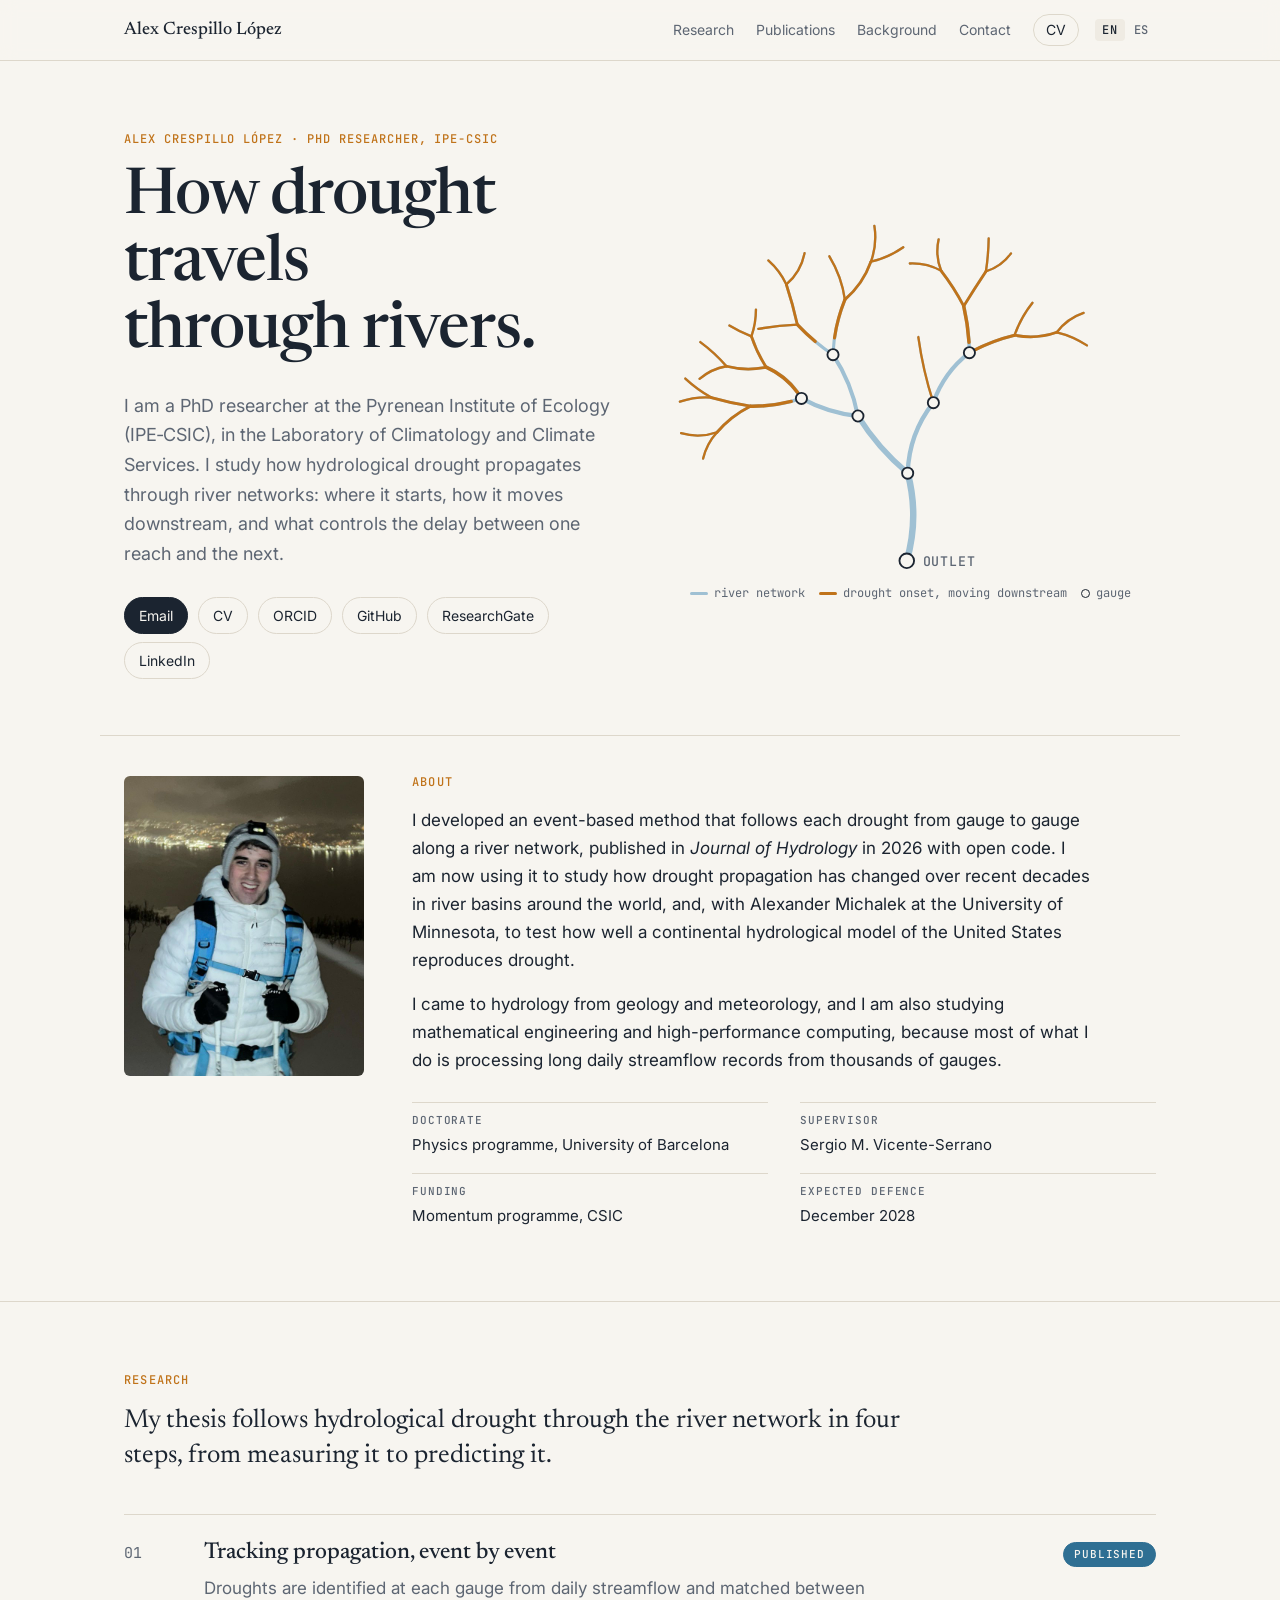
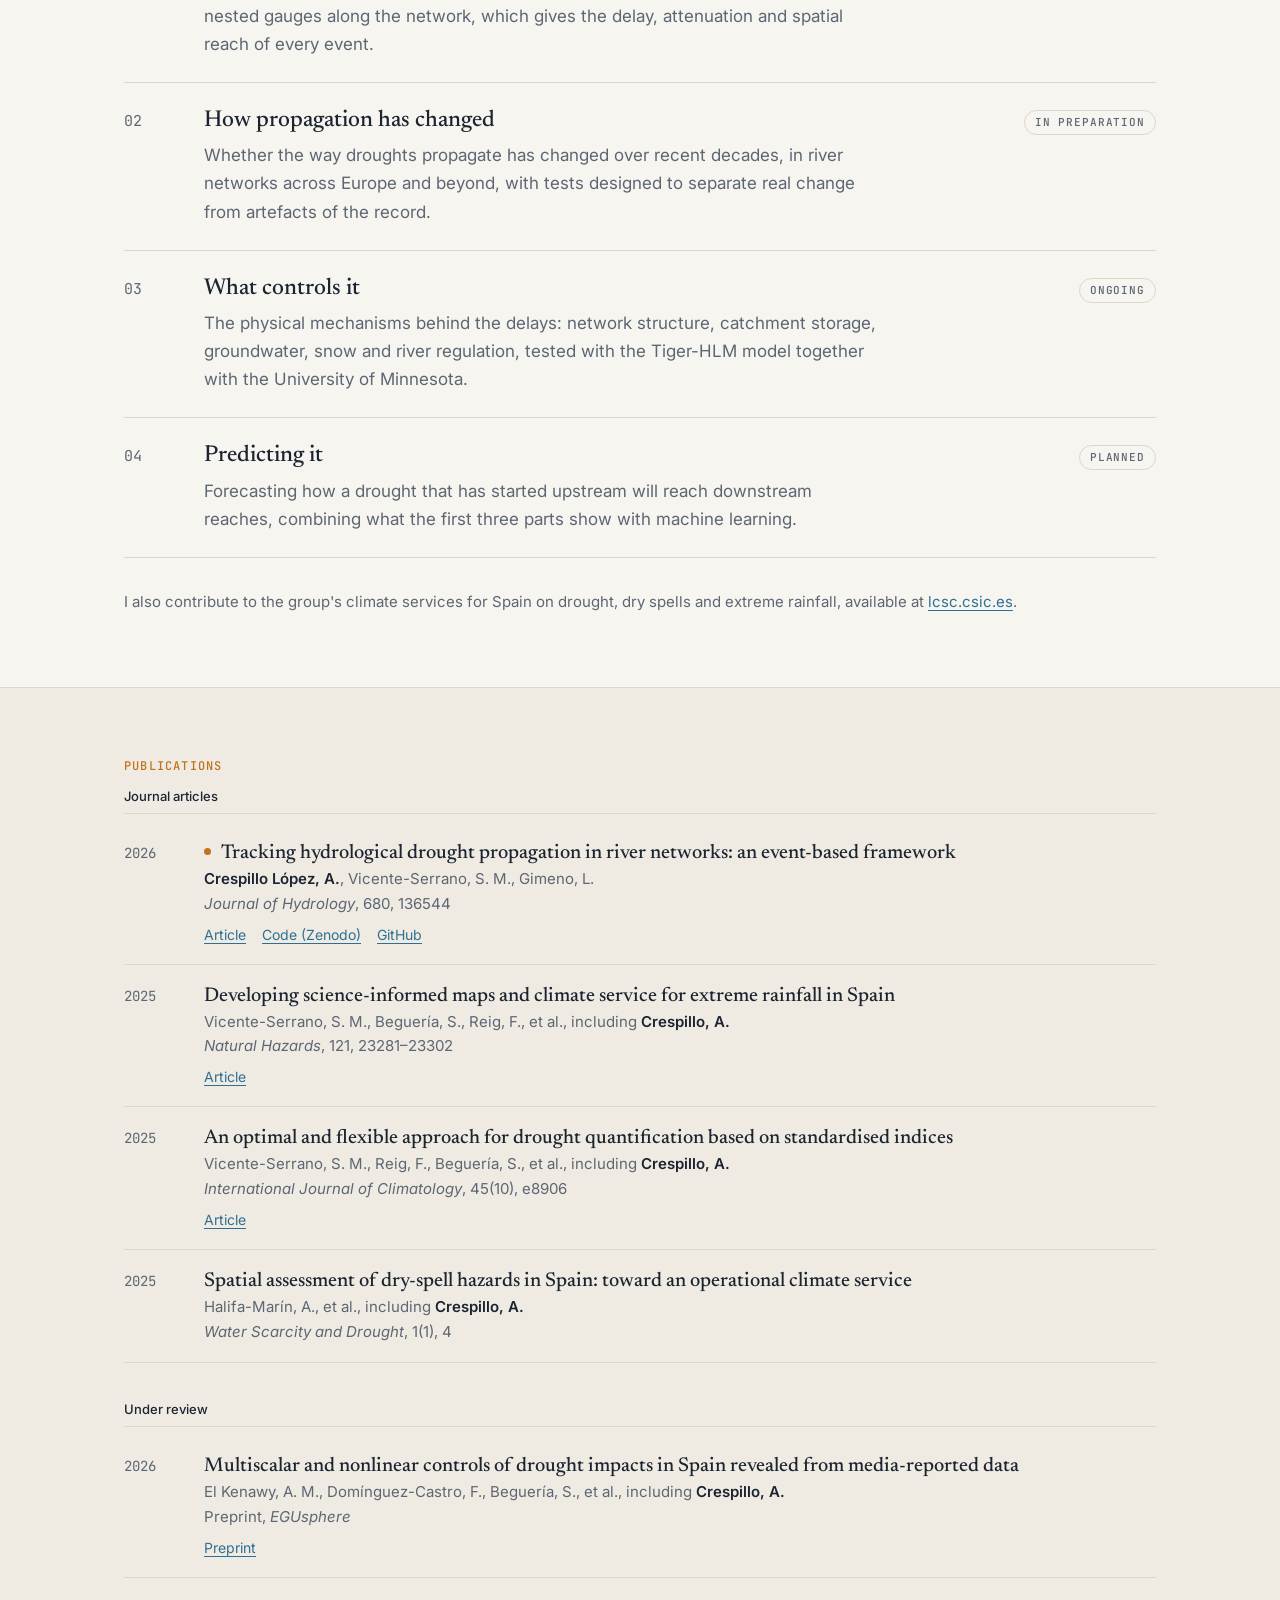
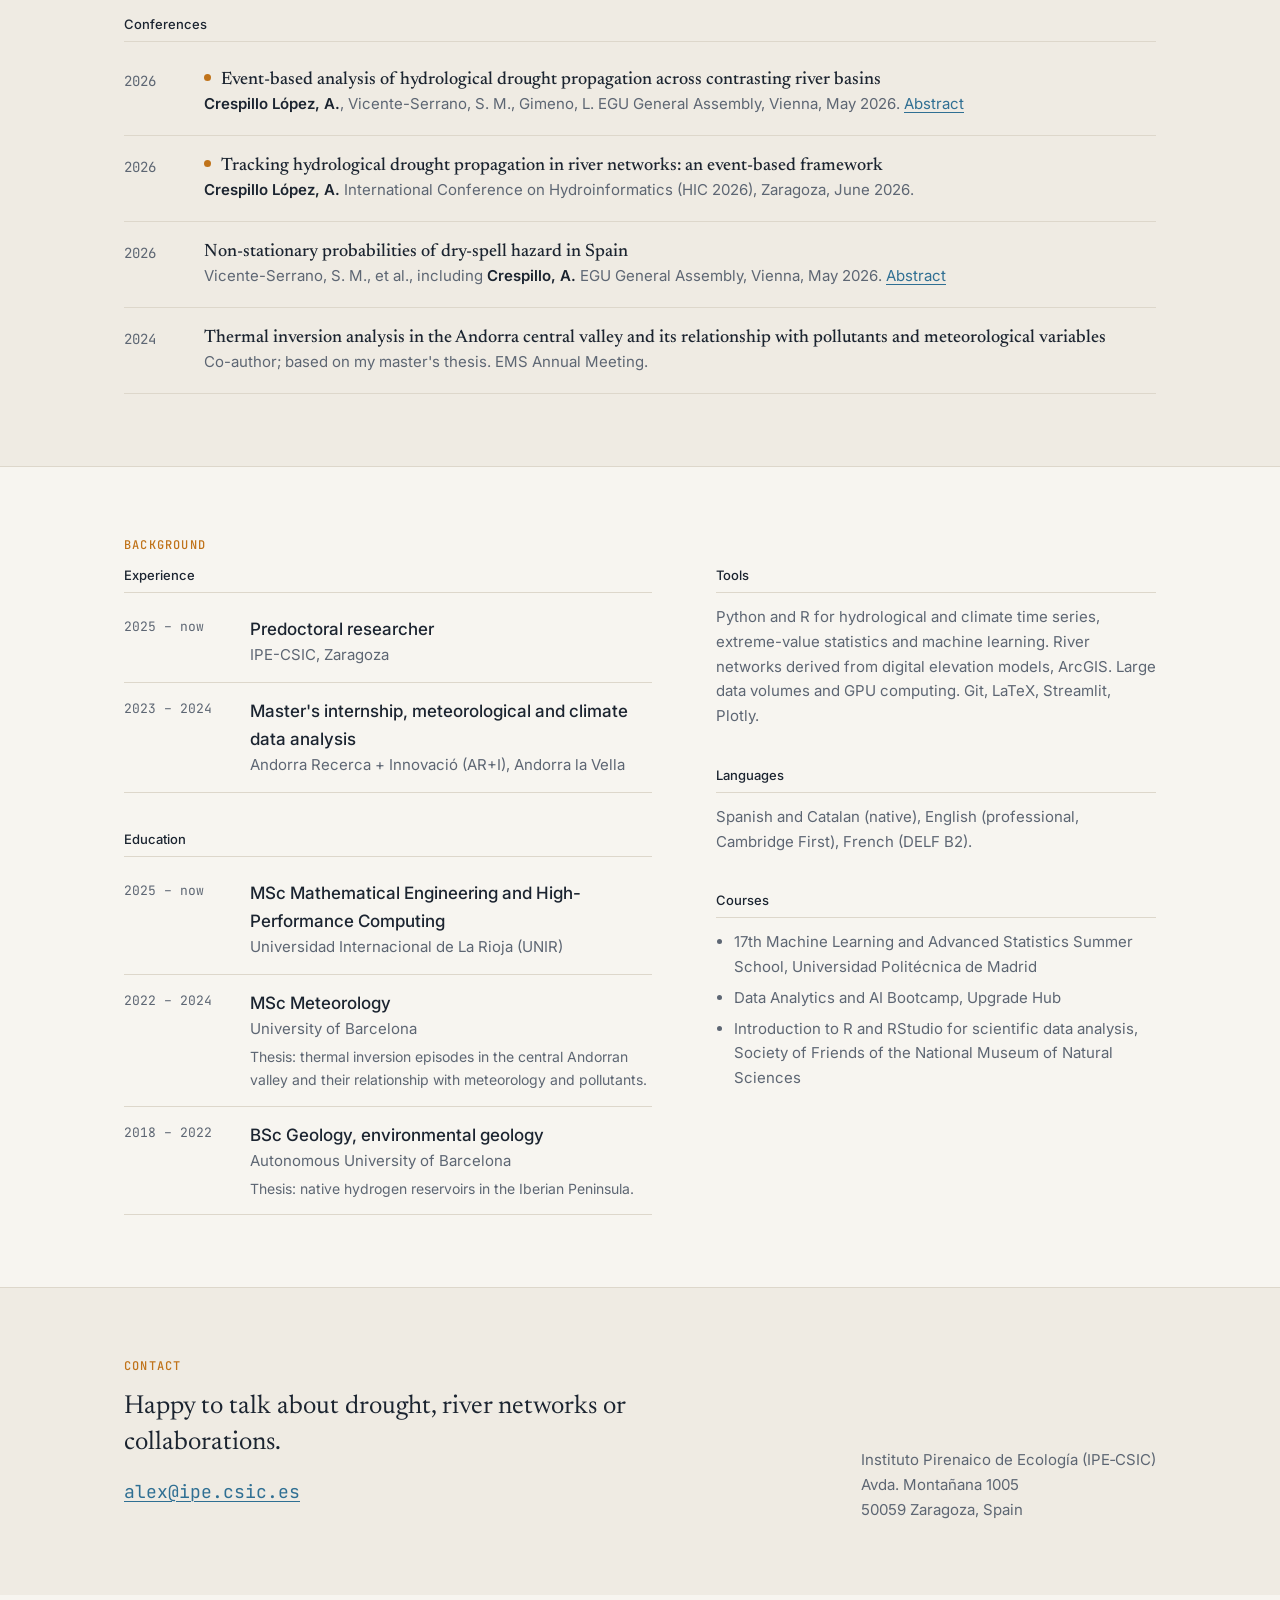
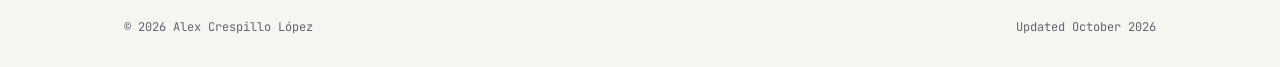
==== commit c542a9c1: "New website: single page in English and Spanish, updated CV and content; personal certificates remov" ====
--- a/index.html
+++ b/index.html
@@ -1,1226 +1,367 @@
 <!DOCTYPE html>
 <html lang="en">
 <head>
-    <meta charset="UTF-8">
-    <meta name="viewport" content="width=device-width, initial-scale=1.0">
-    <meta name="description" content="Alex Crespillo López - Predoctoral Researcher in Hydrology and Climate Science at IPE-CSIC">
-    <meta name="keywords" content="hydrology, climate science, drought, PhD student, CSIC, climate services">
-    <meta name="author" content="Alex Crespillo López">
-
-    <title>Alex Crespillo López | Climate & Hydrology Researcher</title>
-
-    <!-- Link to external stylesheet -->
-    <link rel="stylesheet" href="style.css">
-
-    <!-- Font Awesome for icons -->
-    <link rel="stylesheet" href="https://cdnjs.cloudflare.com/ajax/libs/font-awesome/6.4.0/css/all.min.css">
+  <meta charset="UTF-8">
+  <meta name="viewport" content="width=device-width, initial-scale=1.0">
+  <title>Alex Crespillo López</title>
+  <meta name="description" content="Alex Crespillo López, PhD researcher at IPE-CSIC. Hydrological drought propagation through river networks.">
+  <meta name="author" content="Alex Crespillo López">
+  <meta property="og:title" content="Alex Crespillo López">
+  <meta property="og:description" content="PhD researcher at IPE-CSIC studying how hydrological drought propagates through river networks.">
+  <meta property="og:image" content="Photos%20and%20logos/portrait.jpg">
+  <link rel="alternate" hreflang="en" href="https://alexcrespillo.github.io/Webpage/">
+  <link rel="alternate" hreflang="es" href="https://alexcrespillo.github.io/Webpage/es/">
+
+  <link rel="preconnect" href="https://fonts.googleapis.com">
+  <link rel="preconnect" href="https://fonts.gstatic.com" crossorigin>
+  <link href="https://fonts.googleapis.com/css2?family=Newsreader:opsz,wght@6..72,400;6..72,500;6..72,600&family=Inter:wght@400;500;600&family=JetBrains+Mono:wght@400;500&display=swap" rel="stylesheet">
+  <link rel="stylesheet" href="style.css">
 </head>
 <body>
 
-    <!-- ============================================
-         NAVIGATION BAR
-         Sticky header with smooth scroll links
-         ============================================ -->
-    <nav id="navbar">
-        <div class="nav-container">
-            <div class="nav-logo">
-                <a href="#home">Alex Crespillo López</a>
-            </div>
-            <ul class="nav-menu" id="nav-menu">
-                <li><a href="#home" class="nav-link">Home</a></li>
-                <li><a href="#about" class="nav-link">About</a></li>
-                <li><a href="#education" class="nav-link">Education</a></li>
-                <li><a href="#research" class="nav-link">Research</a></li>
-                <li><a href="#goals" class="nav-link">PhD Goals</a></li>
-                <li><a href="#publications" class="nav-link">Publications</a></li>
-                <li><a href="#skills" class="nav-link">Skills</a></li>
-                <li><a href="#activities" class="nav-link">Activities</a></li>
-                <li><a href="#contact" class="nav-link">Contact</a></li>
+  <header class="topbar">
+    <div class="wrap topbar-inner">
+      <a href="#top" class="brand">Alex Crespillo López</a>
+      <nav class="nav" aria-label="Sections">
+        <a href="#research">Research</a>
+        <a href="#publications">Publications</a>
+        <a href="#background">Background</a>
+        <a href="#contact">Contact</a>
+        <a href="Cv/CV_Alex_Crespillo_english.pdf" target="_blank" rel="noopener" class="nav-cv">CV</a>
+      </nav>
+      <div class="lang" aria-label="Language">
+        <span aria-current="true">EN</span>
+        <a href="es/" hreflang="es" lang="es" title="Versión en español">ES</a>
+      </div>
+    </div>
+  </header>
+
+  <main id="top">
+
+    <!-- Intro -->
+    <section class="hero wrap">
+      <div class="hero-text">
+        <p class="eyebrow">Alex Crespillo López · PhD researcher, IPE&#8209;CSIC</p>
+        <h1>How drought travels<br>through rivers.</h1>
+        <p class="lede">
+          I am a PhD researcher at the Pyrenean Institute of Ecology (IPE&#8209;CSIC), in the
+          Laboratory of Climatology and Climate Services. I study how hydrological drought
+          propagates through river networks: where it starts, how it moves downstream, and
+          what controls the delay between one reach and the next.
+        </p>
+        <div class="links">
+          <a href="mailto:alex@ipe.csic.es" class="primary">Email</a>
+          <a href="Cv/CV_Alex_Crespillo_english.pdf" target="_blank" rel="noopener">CV</a>
+          <a href="https://orcid.org/0009-0009-3918-8702" target="_blank" rel="noopener">ORCID</a>
+          <a href="https://github.com/AlexCrespillo" target="_blank" rel="noopener">GitHub</a>
+          <a href="https://www.researchgate.net/profile/Alex-Crespillo" target="_blank" rel="noopener">ResearchGate</a>
+          <a href="https://www.linkedin.com/in/alexcrespillo" target="_blank" rel="noopener">LinkedIn</a>
+        </div>
+      </div>
+
+      <figure class="hero-figure" aria-label="Schematic of drought onset propagating downstream through a river network">
+        <svg id="network" viewBox="0 0 400 440" aria-hidden="true" data-outlet="OUTLET"></svg>
+        <figcaption>
+          <span class="key key-river"></span>river network
+          <span class="key key-drought"></span>drought onset, moving downstream
+          <span class="key key-gauge"></span>gauge
+        </figcaption>
+      </figure>
+    </section>
+
+    <!-- About -->
+    <section class="about wrap">
+      <img src="Photos%20and%20logos/portrait.jpg" alt="Alex Crespillo López" class="portrait" width="640" height="800">
+      <div class="about-text">
+        <h2 class="section-label">About</h2>
+        <p>
+          I developed an event-based method that follows each drought from gauge to gauge
+          along a river network, published in <em>Journal of Hydrology</em> in 2026 with open
+          code. I am now using it to study how drought propagation has changed over recent
+          decades in river basins around the world, and, with Alexander Michalek at the
+          University of Minnesota, to test how well a continental hydrological model of the
+          United States reproduces drought.
+        </p>
+        <p>
+          I came to hydrology from geology and meteorology, and I am also studying
+          mathematical engineering and high-performance computing, because most of what
+          I do is processing long daily streamflow records from thousands of gauges.
+        </p>
+        <dl class="facts">
+          <div><dt>Doctorate</dt><dd>Physics programme, University of Barcelona</dd></div>
+          <div><dt>Supervisor</dt><dd>Sergio M. Vicente-Serrano</dd></div>
+          <div><dt>Funding</dt><dd>Momentum programme, CSIC</dd></div>
+          <div><dt>Expected defence</dt><dd>December 2028</dd></div>
+        </dl>
+      </div>
+    </section>
+
+    <!-- Research -->
+    <section id="research" class="section">
+      <div class="wrap">
+        <h2 class="section-label">Research</h2>
+        <p class="section-intro">
+          My thesis follows hydrological drought through the river network in four steps,
+          from measuring it to predicting it.
+        </p>
+
+        <ol class="thesis">
+          <li>
+            <span class="num">01</span>
+            <div>
+              <h3>Tracking propagation, event by event</h3>
+              <p>
+                Droughts are identified at each gauge from daily streamflow and matched
+                between nested gauges along the network, which gives the delay, attenuation
+                and spatial reach of every event.
+              </p>
+            </div>
+            <span class="status done">Published</span>
+          </li>
+          <li>
+            <span class="num">02</span>
+            <div>
+              <h3>How propagation has changed</h3>
+              <p>
+                Whether the way droughts propagate has changed over recent decades, in river
+                networks across Europe and beyond, with tests designed to separate real change
+                from artefacts of the record.
+              </p>
+            </div>
+            <span class="status">In preparation</span>
+          </li>
+          <li>
+            <span class="num">03</span>
+            <div>
+              <h3>What controls it</h3>
+              <p>
+                The physical mechanisms behind the delays: network structure, catchment
+                storage, groundwater, snow and river regulation, tested with the Tiger-HLM
+                model together with the University of Minnesota.
+              </p>
+            </div>
+            <span class="status">Ongoing</span>
+          </li>
+          <li>
+            <span class="num">04</span>
+            <div>
+              <h3>Predicting it</h3>
+              <p>
+                Forecasting how a drought that has started upstream will reach downstream
+                reaches, combining what the first three parts show with machine learning.
+              </p>
+            </div>
+            <span class="status">Planned</span>
+          </li>
+        </ol>
+
+        <p class="aside">
+          I also contribute to the group's climate services for Spain on drought, dry spells
+          and extreme rainfall, available at <a href="https://lcsc.csic.es/" target="_blank" rel="noopener">lcsc.csic.es</a>.
+        </p>
+      </div>
+    </section>
+
+    <!-- Publications -->
+    <section id="publications" class="section">
+      <div class="wrap">
+        <h2 class="section-label">Publications</h2>
+
+        <h3 class="list-head">Journal articles</h3>
+        <ol class="pubs">
+          <li class="pub own">
+            <span class="year">2026</span>
+            <div>
+              <p class="title">Tracking hydrological drought propagation in river networks: an event-based framework</p>
+              <p class="authors"><b>Crespillo López, A.</b>, Vicente-Serrano, S. M., Gimeno, L.</p>
+              <p class="venue"><em>Journal of Hydrology</em>, 680, 136544</p>
+              <p class="actions">
+                <a href="https://doi.org/10.1016/j.jhydrol.2026.136544" target="_blank" rel="noopener">Article</a>
+                <a href="https://doi.org/10.5281/zenodo.22755834" target="_blank" rel="noopener">Code (Zenodo)</a>
+                <a href="https://github.com/AlexCrespillo/Code_v.1" target="_blank" rel="noopener">GitHub</a>
+              </p>
+            </div>
+          </li>
+          <li class="pub">
+            <span class="year">2025</span>
+            <div>
+              <p class="title">Developing science-informed maps and climate service for extreme rainfall in Spain</p>
+              <p class="authors">Vicente-Serrano, S. M., Beguería, S., Reig, F., et al., including <b>Crespillo, A.</b></p>
+              <p class="venue"><em>Natural Hazards</em>, 121, 23281–23302</p>
+              <p class="actions"><a href="https://doi.org/10.1007/s11069-025-07731-0" target="_blank" rel="noopener">Article</a></p>
+            </div>
+          </li>
+          <li class="pub">
+            <span class="year">2025</span>
+            <div>
+              <p class="title">An optimal and flexible approach for drought quantification based on standardised indices</p>
+              <p class="authors">Vicente-Serrano, S. M., Reig, F., Beguería, S., et al., including <b>Crespillo, A.</b></p>
+              <p class="venue"><em>International Journal of Climatology</em>, 45(10), e8906</p>
+              <p class="actions"><a href="https://doi.org/10.1002/joc.8906" target="_blank" rel="noopener">Article</a></p>
+            </div>
+          </li>
+          <li class="pub">
+            <span class="year">2025</span>
+            <div>
+              <p class="title">Spatial assessment of dry-spell hazards in Spain: toward an operational climate service</p>
+              <p class="authors">Halifa-Marín, A., et al., including <b>Crespillo, A.</b></p>
+              <p class="venue"><em>Water Scarcity and Drought</em>, 1(1), 4</p>
+            </div>
+          </li>
+        </ol>
+
+        <h3 class="list-head">Under review</h3>
+        <ol class="pubs">
+          <li class="pub">
+            <span class="year">2026</span>
+            <div>
+              <p class="title">Multiscalar and nonlinear controls of drought impacts in Spain revealed from media-reported data</p>
+              <p class="authors">El Kenawy, A. M., Domínguez-Castro, F., Beguería, S., et al., including <b>Crespillo, A.</b></p>
+              <p class="venue">Preprint, <em>EGUsphere</em></p>
+              <p class="actions"><a href="https://doi.org/10.5194/egusphere-2026-3003" target="_blank" rel="noopener">Preprint</a></p>
+            </div>
+          </li>
+        </ol>
+
+        <h3 class="list-head">Conferences</h3>
+        <ol class="pubs compact">
+          <li class="pub own">
+            <span class="year">2026</span>
+            <div>
+              <p class="title">Event-based analysis of hydrological drought propagation across contrasting river basins</p>
+              <p class="venue"><b>Crespillo López, A.</b>, Vicente-Serrano, S. M., Gimeno, L. EGU General Assembly, Vienna, May 2026.
+                <a href="https://doi.org/10.5194/egusphere-egu26-1999" target="_blank" rel="noopener">Abstract</a></p>
+            </div>
+          </li>
+          <li class="pub own">
+            <span class="year">2026</span>
+            <div>
+              <p class="title">Tracking hydrological drought propagation in river networks: an event-based framework</p>
+              <p class="venue"><b>Crespillo López, A.</b> International Conference on Hydroinformatics (HIC 2026), Zaragoza, June 2026.</p>
+            </div>
+          </li>
+          <li class="pub">
+            <span class="year">2026</span>
+            <div>
+              <p class="title">Non-stationary probabilities of dry-spell hazard in Spain</p>
+              <p class="venue">Vicente-Serrano, S. M., et al., including <b>Crespillo, A.</b> EGU General Assembly, Vienna, May 2026.
+                <a href="https://doi.org/10.5194/egusphere-egu26-3914" target="_blank" rel="noopener">Abstract</a></p>
+            </div>
+          </li>
+          <li class="pub">
+            <span class="year">2024</span>
+            <div>
+              <p class="title">Thermal inversion analysis in the Andorra central valley and its relationship with pollutants and meteorological variables</p>
+              <p class="venue">Co-author; based on my master's thesis. EMS Annual Meeting.</p>
+            </div>
+          </li>
+        </ol>
+      </div>
+    </section>
+
+    <!-- Background -->
+    <section id="background" class="section">
+      <div class="wrap">
+        <h2 class="section-label">Background</h2>
+
+        <div class="cols">
+          <div>
+            <h3 class="list-head">Experience</h3>
+            <ul class="cv">
+              <li>
+                <span class="when">2025 – now</span>
+                <div>
+                  <p class="what">Predoctoral researcher</p>
+                  <p class="where">IPE-CSIC, Zaragoza</p>
+                </div>
+              </li>
+              <li>
+                <span class="when">2023 – 2024</span>
+                <div>
+                  <p class="what">Master's internship, meteorological and climate data analysis</p>
+                  <p class="where">Andorra Recerca + Innovació (AR+I), Andorra la Vella</p>
+                </div>
+              </li>
             </ul>
-            <div class="nav-toggle" id="nav-toggle">
-                <span></span>
-                <span></span>
-                <span></span>
-            </div>
+
+            <h3 class="list-head">Education</h3>
+            <ul class="cv">
+              <li>
+                <span class="when">2025 – now</span>
+                <div>
+                  <p class="what">MSc Mathematical Engineering and High-Performance Computing</p>
+                  <p class="where">Universidad Internacional de La Rioja (UNIR)</p>
+                </div>
+              </li>
+              <li>
+                <span class="when">2022 – 2024</span>
+                <div>
+                  <p class="what">MSc Meteorology</p>
+                  <p class="where">University of Barcelona</p>
+                  <p class="note">Thesis: thermal inversion episodes in the central Andorran valley and their relationship with meteorology and pollutants.</p>
+                </div>
+              </li>
+              <li>
+                <span class="when">2018 – 2022</span>
+                <div>
+                  <p class="what">BSc Geology, environmental geology</p>
+                  <p class="where">Autonomous University of Barcelona</p>
+                  <p class="note">Thesis: native hydrogen reservoirs in the Iberian Peninsula.</p>
+                </div>
+              </li>
+            </ul>
+          </div>
+
+          <div>
+            <h3 class="list-head">Tools</h3>
+            <p class="plain">
+              Python and R for hydrological and climate time series, extreme-value statistics
+              and machine learning. River networks derived from digital elevation models,
+              ArcGIS. Large data volumes and GPU computing. Git, LaTeX, Streamlit, Plotly.
+            </p>
+
+            <h3 class="list-head">Languages</h3>
+            <p class="plain">
+              Spanish and Catalan (native), English (professional, Cambridge First),
+              French (DELF B2).
+            </p>
+
+            <h3 class="list-head">Courses</h3>
+            <ul class="plain-list">
+              <li>17th Machine Learning and Advanced Statistics Summer School, Universidad Politécnica de Madrid</li>
+              <li>Data Analytics and AI Bootcamp, Upgrade Hub</li>
+              <li>Introduction to R and RStudio for scientific data analysis, Society of Friends of the National Museum of Natural Sciences</li>
+            </ul>
+          </div>
         </div>
-    </nav>
-
-    <!-- ============================================
-         HERO SECTION
-         Full-width header with background image
-         ============================================ -->
-    <header id="home" class="hero">
-        <div class="hero-overlay"></div>
-        <div class="hero-content">
-            <h1 class="hero-title">Alex Crespillo López</h1>
-            <p class="hero-subtitle">Predoctoral Researcher in Hydrology & Climate Science</p>
-            <p class="hero-affiliation">Institute of Pyrenean Ecology - CSIC</p>
-            <div class="hero-buttons">
-                <a href="#about" class="btn btn-primary">Learn More</a>
-                <a href="Cv/cv.pdf" target="_blank" class="btn btn-secondary">Download CV</a>
-            </div>
+      </div>
+    </section>
+
+    <!-- Contact -->
+    <section id="contact" class="section contact">
+      <div class="wrap contact-inner">
+        <div>
+          <h2 class="section-label">Contact</h2>
+          <p class="contact-line">
+            Happy to talk about drought, river networks or collaborations.
+          </p>
+          <p><a class="mail" href="mailto:alex@ipe.csic.es">alex@ipe.csic.es</a></p>
         </div>
-        <!-- Scroll down indicator -->
-        <div class="scroll-indicator">
-            <a href="#about">
-                <i class="fas fa-chevron-down"></i>
-            </a>
-        </div>
-    </header>
-
-    <!-- ============================================
-         MAIN CONTENT CONTAINER
-         ============================================ -->
-    <main>
-
-        <!-- ============================================
-             ABOUT ME SECTION
-             Introduction, photo, and current position
-             ============================================ -->
-        <section id="about" class="section about-section">
-            <div class="container">
-                <h2 class="section-title">About Me</h2>
-                <div class="about-content">
-                    <!-- Profile photo -->
-                    <div class="about-image">
-                        <img src="Photos and logos/Photo_me.JPG" alt="Alex Crespillo López" class="profile-photo">
-                    </div>
-
-                    <!-- Bio and details -->
-                    <div class="about-text">
-                        <h3>Welcome to my academic portfolio</h3>
-                        <p>
-                            I am a <strong>Predoctoral Researcher (PhD student)</strong> at the
-                            <strong>Institute of Pyrenean Ecology (IPE-CSIC)</strong>, specializing in
-                            hydrology and climate science. My research focuses on understanding and
-                            assessing drought phenomena, dry-spell hazards, and developing climate services
-                            to support decision-making in water resource management.
-                        </p>
-                        <p>
-                            With a strong background in environmental sciences and data analytics, I combine
-                            advanced statistical methods, machine learning techniques, and geospatial analysis
-                            to tackle complex climate-related challenges. My work contributes to building
-                            science-informed tools that help communities and policymakers adapt to climate
-                            variability and change.
-                        </p>
-                        <p>
-                            I am passionate about bridging the gap between climate research and practical
-                            applications, ensuring that scientific knowledge translates into actionable
-                            insights for sustainable water management.
-                        </p>
-
-                        <!-- Key information cards -->
-                        <div class="info-cards">
-                            <div class="info-card">
-                                <i class="fas fa-graduation-cap"></i>
-                                <h4>Current Position</h4>
-                                <p>PhD Student in Hydrology & Climate Science</p>
-                            </div>
-                            <div class="info-card">
-                                <i class="fas fa-building"></i>
-                                <h4>Institution</h4>
-                                <p>IPE-CSIC, Spain</p>
-                            </div>
-                            <div class="info-card">
-                                <i class="fas fa-flask"></i>
-                                <h4>Research Focus</h4>
-                                <p>Drought Assessment & Climate Services</p>
-                            </div>
-                        </div>
-                    </div>
-                </div>
-            </div>
-        </section>
-
-        <!-- ============================================
-             ACADEMIC HISTORY / EDUCATION SECTION
-             Educational background and degrees
-             ============================================ -->
-        <section id="education" class="section education-section">
-            <div class="container">
-                <h2 class="section-title">Academic History</h2>
-                <p class="section-description">
-                    My educational journey in geology, meteorology, and advanced computational methods.
-                </p>
-
-                <!-- Timeline of academic degrees -->
-                <div class="timeline">
-
-                    <!-- Education Item 1 - Current Master -->
-                    <div class="timeline-item">
-                        <div class="timeline-marker"></div>
-                        <div class="timeline-content">
-                            <span class="timeline-date">November 2025 - Present</span>
-                            <h3>Master's Degree in Mathematical Engineering and HPC</h3>
-                            <h4>UNIR - Universidad Internacional de la Rioja</h4>
-                            <p class="timeline-location"><i class="fas fa-map-marker-alt"></i> Remote</p>
-                            <p>
-                                Advanced studies in High Performance Computing (HPC) and mathematical engineering,
-                                focusing on computational methods for large-scale climate and hydrological modeling.
-                            </p>
-                            <div class="timeline-badge current">Currently Studying</div>
-                        </div>
-                    </div>
-
-                    <!-- Education Item 2 - Meteorology Master -->
-                    <div class="timeline-item">
-                        <div class="timeline-marker"></div>
-                        <div class="timeline-content">
-                            <span class="timeline-date">September 2022 - February 2024</span>
-                            <h3>Master's Degree in Meteorology</h3>
-                            <h4>University of Barcelona</h4>
-                            <p class="timeline-location"><i class="fas fa-map-marker-alt"></i> Barcelona, Spain</p>
-                            <p>
-                                <strong>Master's Thesis:</strong> "Analysis of episodes of thermal inversion in the central
-                                Andorran valley and its relationship with meteorological variables and pollutants"
-                            </p>
-                            <div class="timeline-grade">
-                                <i class="fas fa-star"></i> Grade: 8.5/10
-                            </div>
-                            <a href="Certificates/Academic_certificates/master_title.pdf" target="_blank" class="btn-certificate">
-                                <i class="fas fa-certificate"></i> View Master's Certificate
-                            </a>
-                        </div>
-                    </div>
-
-                    <!-- Education Item 3 - Geology Bachelor -->
-                    <div class="timeline-item">
-                        <div class="timeline-marker"></div>
-                        <div class="timeline-content">
-                            <span class="timeline-date">September 2018 - June 2022</span>
-                            <h3>Bachelor's Degree in Geology</h3>
-                            <h4>Autonomous University of Barcelona</h4>
-                            <p class="timeline-location"><i class="fas fa-map-marker-alt"></i> Barcelona, Spain</p>
-                            <p>
-                                <strong>Specialty:</strong> Environmental Geology
-                            </p>
-                            <p>
-                                <strong>Bachelor's Thesis:</strong> "Characterization of native H₂ reservoirs in the Iberian Peninsula"
-                            </p>
-                            <div class="timeline-grade">
-                                <i class="fas fa-star"></i> Grade: 7.5/10
-                            </div>
-                            <a href="Certificates/Academic_certificates/bachelor_title.pdf" target="_blank" class="btn-certificate">
-                                <i class="fas fa-certificate"></i> View Bachelor's Certificate
-                            </a>
-                        </div>
-                    </div>
-
-                </div>
-
-                <!-- Work Experience Timeline -->
-                <div class="work-experience">
-                    <h3 class="subsection-title"><i class="fas fa-briefcase"></i> Work Experience</h3>
-
-                    <div class="experience-grid">
-                        <!-- Experience 1 -->
-                        <div class="experience-card">
-                            <div class="experience-header">
-                                <h4>Predoctoral Researcher</h4>
-                                <span class="experience-date">January 2025 - Present</span>
-                            </div>
-                            <h5>IPE-CSIC, Zaragoza, Spain</h5>
-                            <p>
-                                PhD research on meteorological and hydrological droughts and heat waves, analyzing
-                                their interactions, characteristics and propagations using AI and Big Data techniques.
-                            </p>
-                        </div>
-
-                        <!-- Experience 2 -->
-                        <div class="experience-card">
-                            <div class="experience-header">
-                                <h4>Master's Internship</h4>
-                                <span class="experience-date">September 2023 - February 2024</span>
-                            </div>
-                            <h5>AR + I (Andorra Research + Innovation), Andorra</h5>
-                            <p>
-                                Meteorological and climate data analyst, supporting decision-making on environmental
-                                and pollution measures. Research on atmospheric dynamics in orographically complex areas.
-                            </p>
-                        </div>
-
-                        <!-- Experience 3 -->
-                        <div class="experience-card">
-                            <div class="experience-header">
-                                <h4>Bachelor's Internship</h4>
-                                <span class="experience-date">September 2022 - May 2023</span>
-                            </div>
-                            <h5>TR215, Barcelona, Spain</h5>
-                            <p>
-                                Field work assistance and geotechnical machinery operation. Survey conducting and
-                                data analysis with specialized mapping software (AutoCAD).
-                            </p>
-                        </div>
-                    </div>
-                </div>
-
-            </div>
-        </section>
-
-        <!-- ============================================
-             RESEARCH & PROJECTS SECTION
-             Current PhD work and research areas
-             ============================================ -->
-        <section id="research" class="section research-section">
-            <div class="container">
-                <h2 class="section-title">Research & Projects</h2>
-                <p class="section-description">
-                    My doctoral research explores drought dynamics, climate variability, and the
-                    development of operational climate services for water resource management in Spain.
-                </p>
-
-                <!-- Main PhD Research Focus -->
-                <div class="phd-focus">
-                    <div class="phd-header">
-                        <div class="phd-icon-large">
-                            <i class="fas fa-microscope"></i>
-                        </div>
-                        <div class="phd-info">
-                            <h3>PhD Research Focus</h3>
-                            <p class="phd-title">Meteorological and Hydrological Droughts Analysis Using AI & Big Data</p>
-                            <div class="phd-meta">
-                                <span class="phd-institution"><i class="fas fa-university"></i> IPE-CSIC, Zaragoza</span>
-                                <span class="phd-period"><i class="fas fa-calendar"></i> January 2025 - Present</span>
-                            </div>
-                        </div>
-                    </div>
-                    <div class="phd-description">
-                        <p>
-                            Investigating the interactions, characteristics, and propagations of meteorological
-                            and hydrological droughts and heat waves. Utilizing cutting-edge artificial intelligence
-                            techniques and Big Data processing to understand climate extremes and their cascading
-                            effects on water resources and ecosystems.
-                        </p>
-                    </div>
-                </div>
-
-                <!-- Research areas - Two column layout -->
-                <div class="research-areas">
-                    <h3 class="subsection-title"><i class="fas fa-flask"></i> Research Areas</h3>
-
-                    <div class="research-two-column">
-                        <!-- Research Area 1 -->
-                        <div class="research-item">
-                            <div class="research-number">01</div>
-                            <div class="research-content-new">
-                                <div class="research-icon-small">
-                                    <i class="fas fa-cloud-rain"></i>
-                                </div>
-                                <h4>Drought Characterization & Assessment</h4>
-                                <p>
-                                    Developing optimal and flexible approaches for drought assessment using
-                                    multi-scalar indices and advanced statistical methods to capture drought
-                                    phenomena across different temporal and spatial scales.
-                                </p>
-                            </div>
-                        </div>
-
-                        <!-- Research Area 2 -->
-                        <div class="research-item">
-                            <div class="research-number">02</div>
-                            <div class="research-content-new">
-                                <div class="research-icon-small">
-                                    <i class="fas fa-map-marked-alt"></i>
-                                </div>
-                                <h4>Spatial Hazard Mapping</h4>
-                                <p>
-                                    Spatial assessment of dry-spell hazards using high-resolution climate
-                                    data and machine learning to identify vulnerable regions and inform
-                                    climate adaptation strategies.
-                                </p>
-                            </div>
-                        </div>
-
-                        <!-- Research Area 3 -->
-                        <div class="research-item">
-                            <div class="research-number">03</div>
-                            <div class="research-content-new">
-                                <div class="research-icon-small">
-                                    <i class="fas fa-chart-line"></i>
-                                </div>
-                                <h4>Operational Climate Services</h4>
-                                <p>
-                                    Creating science-informed maps and operational tools to translate
-                                    complex climate data into accessible services for stakeholders in
-                                    agriculture, water management, and policy.
-                                </p>
-                            </div>
-                        </div>
-
-                        <!-- Research Area 4 -->
-                        <div class="research-item">
-                            <div class="research-number">04</div>
-                            <div class="research-content-new">
-                                <div class="research-icon-small">
-                                    <i class="fas fa-water"></i>
-                                </div>
-                                <h4>Hydrological Modeling</h4>
-                                <p>
-                                    Integrating hydrological models with climate projections to understand
-                                    future water availability scenarios and support long-term resource
-                                    planning under changing climate.
-                                </p>
-                            </div>
-                        </div>
-                    </div>
-                </div>
-
-                <!-- Affiliated Projects/Programs -->
-                <div class="affiliations">
-                    <h3 class="subsection-title"><i class="fas fa-handshake"></i> Affiliated Programs & Institutions</h3>
-                    <div class="logo-grid">
-                        <div class="logo-item">
-                            <img src="Photos and logos/IPE-CSIC logo.jpg" alt="IPE-CSIC Logo">
-                            <p>Institute of Pyrenean Ecology - CSIC</p>
-                        </div>
-                        <div class="logo-item">
-                            <img src="Photos and logos/LCSC logo.png" alt="LCSC Logo">
-                            <p>Climate Services Initiative</p>
-                        </div>
-                        <div class="logo-item">
-                            <img src="Photos and logos/momentum_logo.png" alt="Momentum Logo">
-                            <p>Momentum Research Program</p>
-                        </div>
-                    </div>
-                </div>
-            </div>
-        </section>
-
-        <!-- ============================================
-             PhD GOALS & OBJECTIVES SECTION
-             Research objectives and formation goals
-             ============================================ -->
-        <section id="goals" class="section goals-section">
-            <div class="container">
-                <h2 class="section-title">PhD Goals & Objectives</h2>
-                <p class="section-description">
-                    My doctoral research aims to advance the understanding of drought dynamics and heat waves
-                    through innovative AI-driven methodologies and interdisciplinary approaches.
-                </p>
-
-                <!-- Main Doctoral Objectives -->
-                <div class="goals-main">
-                    <div class="goal-header">
-                        <div class="goal-icon-main">
-                            <i class="fas fa-bullseye"></i>
-                        </div>
-                        <div>
-                            <h3>Doctoral Research Objectives</h3>
-                            <p class="goal-subtitle">Advancing Climate Extremes Research through AI and Big Data</p>
-                        </div>
-                    </div>
-
-                    <div class="objectives-grid">
-                        <!-- Objective 1 -->
-                        <div class="objective-card">
-                            <div class="objective-number">01</div>
-                            <div class="objective-content">
-                                <h4><i class="fas fa-project-diagram"></i> Understand Drought-Heat Wave Interactions</h4>
-                                <p>
-                                    Investigate the complex interactions and propagation mechanisms between meteorological
-                                    and hydrological droughts and heat waves, identifying cascading effects and feedback
-                                    loops that amplify climate extremes in Mediterranean regions.
-                                </p>
-                            </div>
-                        </div>
-
-                        <!-- Objective 2 -->
-                        <div class="objective-card">
-                            <div class="objective-number">02</div>
-                            <div class="objective-content">
-                                <h4><i class="fas fa-brain"></i> Develop AI-Driven Predictive Models</h4>
-                                <p>
-                                    Create and validate advanced machine learning and deep learning models for
-                                    drought prediction and characterization, leveraging Big Data processing techniques
-                                    to handle high-resolution climate datasets and improve forecast accuracy.
-                                </p>
-                            </div>
-                        </div>
-
-                        <!-- Objective 3 -->
-                        <div class="objective-card">
-                            <div class="objective-number">03</div>
-                            <div class="objective-content">
-                                <h4><i class="fas fa-layer-group"></i> Characterize Multi-Scale Drought Dynamics</h4>
-                                <p>
-                                    Analyze drought characteristics across different temporal and spatial scales,
-                                    from local to regional levels, using standardized indices and innovative
-                                    statistical approaches to capture the full complexity of drought phenomena.
-                                </p>
-                            </div>
-                        </div>
-
-                        <!-- Objective 4 -->
-                        <div class="objective-card">
-                            <div class="objective-number">04</div>
-                            <div class="objective-content">
-                                <h4><i class="fas fa-globe-europe"></i> Create Operational Climate Services</h4>
-                                <p>
-                                    Develop science-informed tools and climate services that translate research
-                                    findings into actionable information for water resource managers, policymakers,
-                                    and stakeholders in agricultural and environmental sectors.
-                                </p>
-                            </div>
-                        </div>
-                    </div>
-                </div>
-
-                <!-- Formation and Training Goals -->
-                <div class="formation-goals">
-                    <h3 class="subsection-title"><i class="fas fa-graduation-cap"></i> Formation & Training Objectives</h3>
-
-                    <div class="formation-grid">
-                        <!-- Formation Goal 1 -->
-                        <div class="formation-card">
-                            <div class="formation-icon">
-                                <i class="fas fa-laptop-code"></i>
-                            </div>
-                            <h4>Advanced Computational Skills</h4>
-                            <p>
-                                Master High Performance Computing (HPC) techniques through parallel studies in
-                                Mathematical Engineering to process and analyze massive climate datasets efficiently,
-                                enabling scalable research applications.
-                            </p>
-                        </div>
-
-                        <!-- Formation Goal 2 -->
-                        <div class="formation-card">
-                            <div class="formation-icon">
-                                <i class="fas fa-network-wired"></i>
-                            </div>
-                            <h4>Interdisciplinary Integration</h4>
-                            <p>
-                                Bridge knowledge from geology, meteorology, and computer science to develop
-                                holistic approaches to climate extremes analysis, combining Earth system
-                                understanding with cutting-edge computational methods.
-                            </p>
-                        </div>
-
-                        <!-- Formation Goal 3 -->
-                        <div class="formation-card">
-                            <div class="formation-icon">
-                                <i class="fas fa-users-cog"></i>
-                            </div>
-                            <h4>Scientific Collaboration</h4>
-                            <p>
-                                Strengthen international research networks and collaborative skills through
-                                participation in conferences, summer schools, and joint research projects
-                                with leading climate science institutions.
-                            </p>
-                        </div>
-
-                        <!-- Formation Goal 4 -->
-                        <div class="formation-card">
-                            <div class="formation-icon">
-                                <i class="fas fa-chalkboard-teacher"></i>
-                            </div>
-                            <h4>Science Communication</h4>
-                            <p>
-                                Develop effective communication strategies to disseminate research findings to
-                                diverse audiences, from scientific community to policymakers and general public,
-                                maximizing research impact.
-                            </p>
-                        </div>
-                    </div>
-                </div>
-
-                <!-- Expected Contributions -->
-                <div class="contributions">
-                    <h3 class="subsection-title"><i class="fas fa-lightbulb"></i> Expected Contributions & Impact</h3>
-
-                    <div class="contributions-content">
-                        <div class="contribution-item">
-                            <div class="contribution-icon">
-                                <i class="fas fa-book-open"></i>
-                            </div>
-                            <div class="contribution-text">
-                                <h4>Scientific Knowledge</h4>
-                                <p>
-                                    Contribute to the understanding of compound climate extremes and their propagation
-                                    mechanisms, publishing high-impact research in leading climate science journals.
-                                </p>
-                            </div>
-                        </div>
-
-                        <div class="contribution-item">
-                            <div class="contribution-icon">
-                                <i class="fas fa-tools"></i>
-                            </div>
-                            <div class="contribution-text">
-                                <h4>Methodological Innovation</h4>
-                                <p>
-                                    Develop novel AI-based methodologies and open-source tools for drought analysis
-                                    that can be applied globally by the research community.
-                                </p>
-                            </div>
-                        </div>
-
-                        <div class="contribution-item">
-                            <div class="contribution-icon">
-                                <i class="fas fa-hand-holding-water"></i>
-                            </div>
-                            <div class="contribution-text">
-                                <h4>Societal Impact</h4>
-                                <p>
-                                    Support climate adaptation strategies and water resource management decisions
-                                    in Spain and Mediterranean regions facing increasing drought risks.
-                                </p>
-                            </div>
-                        </div>
-
-                        <div class="contribution-item">
-                            <div class="contribution-icon">
-                                <i class="fas fa-user-graduate"></i>
-                            </div>
-                            <div class="contribution-text">
-                                <h4>Professional Development</h4>
-                                <p>
-                                    Build expertise at the intersection of climate science and artificial intelligence,
-                                    positioning for future leadership in climate research and services.
-                                </p>
-                            </div>
-                        </div>
-                    </div>
-                </div>
-
-            </div>
-        </section>
-
-        <!-- ============================================
-             PUBLICATIONS SECTION
-             Academic papers and contributions
-             ============================================ -->
-        <section id="publications" class="section publications-section">
-            <div class="container">
-                <h2 class="section-title">Publications & Contributions</h2>
-                <p class="section-description">
-                    Selected publications and conference presentations from my research work.
-                </p>
-
-                <!-- Master Thesis -->
-                <div class="publication-category">
-                    <h3><i class="fas fa-book"></i> Master's Thesis</h3>
-                    <div class="publication-list">
-                        <div class="publication-item">
-                            <div class="pub-content">
-                                <h4>Master's Thesis in Environmental Sciences</h4>
-                                <p class="pub-meta">
-                                    <span class="pub-type">Thesis</span>
-                                    <span class="pub-year">Author</span>
-                                </p>
-                                <p class="pub-description">
-                                    Comprehensive research project completed as part of the Master's degree,
-                                    focusing on climate and environmental analysis methodologies.
-                                </p>
-                            </div>
-                            <div class="pub-actions">
-                                <a href="Proyects/Author/master_thesis.pdf" target="_blank" class="btn-pub">
-                                    <i class="fas fa-file-pdf"></i> View PDF
-                                </a>
-                            </div>
-                        </div>
-                    </div>
-                </div>
-
-                <!-- Co-authored Publications -->
-                <div class="publication-category">
-                    <h3><i class="fas fa-users"></i> Co-authored Publications</h3>
-                    <div class="publication-list">
-
-                        <!-- Publication 1 - NEW -->
-                        <div class="publication-item">
-                            <div class="pub-content">
-                                <h4>Developing Science-Informed Maps and Climate Service for Extreme Rainfall in Spain</h4>
-                                <p class="pub-meta">
-                                    <span class="pub-type">Research Article</span>
-                                    <span class="pub-year">2025 - Co-author</span>
-                                </p>
-                                <p class="pub-description">
-                                    Vicente‐Serrano, S.M., Beguería, S., Reig, F. et al. Published in Natural Hazards (2025).
-                                    Development of science-informed maps and climate services for extreme rainfall
-                                    events in Spain, providing operational tools for risk assessment and management.
-                                </p>
-                            </div>
-                            <div class="pub-actions">
-                                <a href="Proyects/Co-author/Developing science-informed maps and climate service for.pdf"
-                                   target="_blank" class="btn-pub">
-                                    <i class="fas fa-file-pdf"></i> View PDF
-                                </a>
-                            </div>
-                        </div>
-
-                        <!-- Publication 2 -->
-                        <div class="publication-item">
-                            <div class="pub-content">
-                                <h4>Spatial Assessment of Dry-Spell Hazards in Spain: Toward an Operational Climate Service</h4>
-                                <p class="pub-meta">
-                                    <span class="pub-type">Research Article</span>
-                                    <span class="pub-year">2025 - Co-author</span>
-                                </p>
-                                <p class="pub-description">
-                                    Halifa Marin, A., et al. Published in Water Scarcity and Drought 2025, 1(1), 4.
-                                    Comprehensive spatial analysis of dry-spell hazards across Spain, developing
-                                    operational tools for climate risk assessment and management.
-                                </p>
-                            </div>
-                            <div class="pub-actions">
-                                <a href="Proyects/Co-author/Spatial Assessment of Dry-Spell Hazards in Spain Toward an Operational Climate Service.pdf"
-                                   target="_blank" class="btn-pub">
-                                    <i class="fas fa-file-pdf"></i> View PDF
-                                </a>
-                            </div>
-                        </div>
-
-                        <!-- Publication 3 -->
-                        <div class="publication-item">
-                            <div class="pub-content">
-                                <h4>An Optimal and Flexible Approach for Drought Quantification Based on Standardised Indices</h4>
-                                <p class="pub-meta">
-                                    <span class="pub-type">Research Article</span>
-                                    <span class="pub-year">2025 - Co-author</span>
-                                </p>
-                                <p class="pub-description">
-                                    Vicente‐Serrano, S.M., et al. Published in International Journal of Climatology (2025): e8906.
-                                    Novel methodology for drought characterization using flexible multi-scalar
-                                    approaches that adapt to different climate regions and temporal scales.
-                                </p>
-                            </div>
-                            <div class="pub-actions">
-                                <a href="Proyects/Co-author/An Optimal and Flexible Approach for Drought.pdf"
-                                   target="_blank" class="btn-pub">
-                                    <i class="fas fa-file-pdf"></i> View PDF
-                                </a>
-                            </div>
-                        </div>
-
-                        <!-- Publication 4 - Conference -->
-                        <div class="publication-item">
-                            <div class="pub-content">
-                                <h4>Thermal Inversion Analysis in Andorra Central Valley and Its Relationship with Pollutants and Meteorological Variables</h4>
-                                <p class="pub-meta">
-                                    <span class="pub-type">Conference Paper</span>
-                                    <span class="pub-year">2024 - Author</span>
-                                </p>
-                                <p class="pub-description">
-                                    Presentation at the European Meteorological Society Annual Meeting (2024).
-                                    Paper based on the Master's Thesis, presenting analysis of thermal inversion
-                                    episodes in the central Andorran valley and their relationship with meteorological
-                                    variables and pollutants.
-                                </p>
-                            </div>
-                            <div class="pub-actions">
-                                <a href="Proyects/Co-author/Ems2024.pdf" target="_blank" class="btn-pub">
-                                    <i class="fas fa-file-pdf"></i> View PDF
-                                </a>
-                            </div>
-                        </div>
-
-                    </div>
-                </div>
-
-                <!-- Academic Profiles -->
-                <div class="academic-profiles">
-                    <h3>Find Me On</h3>
-                    <div class="profile-links">
-                        <a href="https://www.researchgate.net/profile/Alex-Crespillo?ev=hdr_xprf" class="profile-link" title="ResearchGate" target="_blank">
-                            <i class="fab fa-researchgate"></i>
-                            <span>ResearchGate</span>
-                        </a>
-                        <a href="https://orcid.org/0009-0009-3918-8702" class="profile-link" title="ORCID" target="_blank">
-                            <i class="fab fa-orcid"></i>
-                            <span>ORCID</span>
-                        </a>
-                        <a href="https://github.com/AlexCrespillo" class="profile-link" title="GitHub" target="_blank">
-                            <i class="fab fa-github"></i>
-                            <span>GitHub</span>
-                        </a>
-                        <a href="https://www.linkedin.com/in/alexcrespillo" class="profile-link" title="LinkedIn" target="_blank">
-                            <i class="fab fa-linkedin"></i>
-                            <span>LinkedIn</span>
-                        </a>
-                    </div>
-                </div>
-            </div>
-        </section>
-
-        <!-- ============================================
-             SKILLS & TRAINING SECTION
-             Technical skills, languages, certifications
-             ============================================ -->
-        <section id="skills" class="section skills-section">
-            <div class="container">
-                <h2 class="section-title">Skills & Training</h2>
-
-                <!-- Technical Skills -->
-                <div class="skills-category">
-                    <h3><i class="fas fa-code"></i> Technical Skills</h3>
-                    <div class="skills-grid">
-                        <div class="skill-item">
-                            <div class="skill-icon">
-                                <i class="fab fa-python"></i>
-                            </div>
-                            <h4>Python</h4>
-                            <p>Data analysis, scientific computing, automation</p>
-                            <div class="skill-bar">
-                                <div class="skill-progress" style="width: 90%;"></div>
-                            </div>
-                            <a href="Certificates/Technical_certificates/complete python_developper.pdf" target="_blank" class="btn-skill-cert">
-                                <i class="fas fa-certificate"></i> Certificate
-                            </a>
-                        </div>
-
-                        <div class="skill-item">
-                            <div class="skill-icon">
-                                <i class="fab fa-r-project"></i>
-                            </div>
-                            <h4>R & RStudio</h4>
-                            <p>Statistical analysis, data visualization</p>
-                            <div class="skill-bar">
-                                <div class="skill-progress" style="width: 85%;"></div>
-                            </div>
-                            <a href="Certificates/Technical_certificates/data science and machine learning_rstudio.pdf" target="_blank" class="btn-skill-cert">
-                                <i class="fas fa-certificate"></i> Certificate
-                            </a>
-                        </div>
-
-                        <div class="skill-item">
-                            <div class="skill-icon">
-                                <i class="fas fa-brain"></i>
-                            </div>
-                            <h4>Machine Learning</h4>
-                            <p>Advanced statistics, predictive modeling</p>
-                            <div class="skill-bar">
-                                <div class="skill-progress" style="width: 80%;"></div>
-                            </div>
-                        </div>
-
-                        <div class="skill-item">
-                            <div class="skill-icon">
-                                <i class="fas fa-database"></i>
-                            </div>
-                            <h4>Data Science</h4>
-                            <p>Big data processing, analytics pipelines</p>
-                            <div class="skill-bar">
-                                <div class="skill-progress" style="width: 85%;"></div>
-                            </div>
-                        </div>
-
-                        <div class="skill-item">
-                            <div class="skill-icon">
-                                <i class="fas fa-map"></i>
-                            </div>
-                            <h4>GIS & Spatial Analysis</h4>
-                            <p>Geospatial data processing, mapping</p>
-                            <div class="skill-bar">
-                                <div class="skill-progress" style="width: 80%;"></div>
-                            </div>
-                        </div>
-
-                        <div class="skill-item">
-                            <div class="skill-icon">
-                                <i class="fas fa-cloud"></i>
-                            </div>
-                            <h4>Climate Data Analysis</h4>
-                            <p>Climate models, time series analysis</p>
-                            <div class="skill-bar">
-                                <div class="skill-progress" style="width: 90%;"></div>
-                            </div>
-                        </div>
-                    </div>
-                </div>
-
-                <!-- Languages -->
-                <div class="skills-category">
-                    <h3><i class="fas fa-language"></i> Languages</h3>
-                    <div class="languages-grid">
-                        <div class="language-item">
-                            <h4>Spanish</h4>
-                            <p>Native</p>
-                            <div class="skill-bar">
-                                <div class="skill-progress" style="width: 100%;"></div>
-                            </div>
-                        </div>
-                        <div class="language-item">
-                            <h4>Catalan</h4>
-                            <p>Native</p>
-                            <div class="skill-bar">
-                                <div class="skill-progress" style="width: 100%;"></div>
-                            </div>
-                        </div>
-                        <div class="language-item">
-                            <h4>English</h4>
-                            <p>Professional Proficiency (B2 - Cambridge First)</p>
-                            <div class="skill-bar">
-                                <div class="skill-progress" style="width: 85%;"></div>
-                            </div>
-                            <a href="Certificates/Language_certificates/english.pdf" target="_blank" class="btn-skill-cert">
-                                <i class="fas fa-certificate"></i> B2 Certificate
-                            </a>
-                        </div>
-                        <div class="language-item">
-                            <h4>French</h4>
-                            <p>Conversational (B2 - DELF)</p>
-                            <div class="skill-bar">
-                                <div class="skill-progress" style="width: 70%;"></div>
-                            </div>
-                            <a href="Certificates/Language_certificates/french.pdf" target="_blank" class="btn-skill-cert">
-                                <i class="fas fa-certificate"></i> B2 Certificate
-                            </a>
-                        </div>
-                    </div>
-                </div>
-
-                <!-- Certifications & Training -->
-                <div class="skills-category">
-                    <h3><i class="fas fa-certificate"></i> Certifications & Training</h3>
-                    <div class="certification-list">
-
-                        <div class="cert-item">
-                            <i class="fas fa-check-circle"></i>
-                            <div class="cert-content">
-                                <h4>Complete Python Developer Certification</h4>
-                                <p>Comprehensive Python programming and software development</p>
-                            </div>
-                        </div>
-
-                        <div class="cert-item">
-                            <i class="fas fa-check-circle"></i>
-                            <div class="cert-content">
-                                <h4>Data Science and Machine Learning with RStudio</h4>
-                                <p>Advanced statistical methods and ML techniques in R</p>
-                            </div>
-                        </div>
-
-                        <div class="cert-item">
-                            <i class="fas fa-check-circle"></i>
-                            <div class="cert-content">
-                                <h4>CSIC Data Analytics & AI Upgrade</h4>
-                                <p>Specialized training in data analytics and artificial intelligence</p>
-                            </div>
-                        </div>
-
-                        <div class="cert-item">
-                            <i class="fas fa-check-circle"></i>
-                            <div class="cert-content">
-                                <h4>17th Machine Learning and Advanced Statistics Summer School</h4>
-                                <p>Intensive course on advanced ML algorithms and statistical modeling</p>
-                            </div>
-                        </div>
-
-                        <div class="cert-item">
-                            <i class="fas fa-check-circle"></i>
-                            <div class="cert-content">
-                                <h4>Introduction to R and RStudio for Data Analysis in Scientific Research</h4>
-                                <p>Specialized training for scientific data analysis workflows</p>
-                            </div>
-                        </div>
-
-                    </div>
-                </div>
-            </div>
-        </section>
-
-        <!-- ============================================
-             ACTIVITIES SECTION
-             Summer schools, conferences, and training programs
-             ============================================ -->
-        <section id="activities" class="section activities-section">
-            <div class="container">
-                <h2 class="section-title">Professional Activities</h2>
-                <p class="section-description">
-                    Continuous learning through specialized training programs, summer schools, and
-                    participation in scientific conferences.
-                </p>
-
-                <!-- Summer Schools & Advanced Training -->
-                <div class="activities-category">
-                    <h3><i class="fas fa-graduation-cap"></i> Summer Schools & Advanced Training</h3>
-                    <div class="activities-grid">
-
-                        <!-- Activity 1 -->
-                        <div class="activity-card">
-                            <div class="activity-icon">
-                                <i class="fas fa-brain"></i>
-                            </div>
-                            <div class="activity-content">
-                                <h4>17th Machine Learning and Advanced Statistics Summer School</h4>
-                                <p class="activity-organizer">
-                                    <i class="fas fa-university"></i> Polytechnic University of Madrid
-                                </p>
-                                <p class="activity-description">
-                                    Intensive training on advanced machine learning algorithms, statistical modeling,
-                                    and their applications in scientific research and data analysis.
-                                </p>
-                                <div class="activity-footer">
-                                    <a href="Aditional formation/17th Machine Learning and Advanced statistisc Summer School.pdf"
-                                       target="_blank" class="btn-activity">
-                                        <i class="fas fa-certificate"></i> View Certificate
-                                    </a>
-                                </div>
-                            </div>
-                        </div>
-
-                        <!-- Activity 2 -->
-                        <div class="activity-card">
-                            <div class="activity-icon">
-                                <i class="fab fa-r-project"></i>
-                            </div>
-                            <div class="activity-content">
-                                <h4>Introduction to R and RStudio for Data Analysis in Scientific Research</h4>
-                                <p class="activity-organizer">
-                                    <i class="fas fa-university"></i> Society of Friends of the National Museum of Natural Sciences
-                                </p>
-                                <p class="activity-description">
-                                    Specialized course focused on using R and RStudio for scientific data analysis,
-                                    statistical computing, and visualization in research contexts.
-                                </p>
-                                <div class="activity-footer">
-                                    <a href="Aditional formation/Introduction to R and RStudio for Data Analysis in Scientific Research.pdf"
-                                       target="_blank" class="btn-activity">
-                                        <i class="fas fa-certificate"></i> View Certificate
-                                    </a>
-                                </div>
-                            </div>
-                        </div>
-
-                        <!-- Activity 3 -->
-                        <div class="activity-card">
-                            <div class="activity-icon">
-                                <i class="fas fa-robot"></i>
-                            </div>
-                            <div class="activity-content">
-                                <h4>Data Analytics & AI Bootcamp</h4>
-                                <p class="activity-organizer">
-                                    <i class="fas fa-building"></i> Upgrade Hub - CSIC
-                                </p>
-                                <p class="activity-description">
-                                    Comprehensive bootcamp covering data analytics techniques, artificial intelligence
-                                    applications, and cutting-edge AI tools for research and industry applications.
-                                </p>
-                                <div class="activity-footer">
-                                    <a href="Aditional formation/Upgrade CSIC Data Analytics & IA_Information.pdf"
-                                       target="_blank" class="btn-activity">
-                                        <i class="fas fa-file-pdf"></i> View Information
-                                    </a>
-                                </div>
-                            </div>
-                        </div>
-
-                    </div>
-                </div>
-
-                <!-- Conferences & Congresses -->
-                <div class="activities-category">
-                    <h3><i class="fas fa-users"></i> Conferences & Scientific Congresses</h3>
-                    <div class="activities-grid">
-
-                        <!-- Conference 1 -->
-                        <div class="activity-card">
-                            <div class="activity-icon">
-                                <i class="fas fa-cloud-sun"></i>
-                            </div>
-                            <div class="activity-content">
-                                <h4>IV Encuentro Extremeño de Climatología</h4>
-                                <p class="activity-organizer">
-                                    <i class="fas fa-university"></i> University of Badajoz
-                                </p>
-                                <p class="activity-description">
-                                    Fourth Extremadura Congress of Climatology - presenting research on climate
-                                    patterns, climate change impacts, and regional climate analysis in Spain.
-                                </p>
-                                <div class="activity-footer">
-                                    <a href="Congres/IV Encuentro Extremeño de Climatología.pdf"
-                                       target="_blank" class="btn-activity">
-                                        <i class="fas fa-certificate"></i> View Certificate
-                                    </a>
-                                </div>
-                            </div>
-                        </div>
-
-                    </div>
-                </div>
-
-            </div>
-        </section>
-
-        <!-- ============================================
-             CONTACT SECTION
-             Contact information and social links
-             ============================================ -->
-        <section id="contact" class="section contact-section">
-            <div class="container">
-                <h2 class="section-title">Get In Touch</h2>
-                <p class="section-description">
-                    I'm always open to discussing research collaborations, academic opportunities,
-                    or questions about my work. Feel free to reach out!
-                </p>
-
-                <div class="contact-content">
-
-                    <!-- Contact Cards -->
-                    <div class="contact-cards">
-                        <div class="contact-card">
-                            <i class="fas fa-envelope"></i>
-                            <h3>Email</h3>
-                            <p>alexcrespillo12@gmail.com</p>
-                            <a href="mailto:alexcrespillo12@gmail.com" class="btn-contact">Send Email</a>
-                        </div>
-
-                        <div class="contact-card">
-                            <i class="fas fa-map-marker-alt"></i>
-                            <h3>Location</h3>
-                            <p>Institute of Pyrenean Ecology<br>CSIC - Spain</p>
-                        </div>
-
-                        <div class="contact-card">
-                            <i class="fas fa-file-alt"></i>
-                            <h3>Curriculum Vitae</h3>
-                            <p>View my complete academic CV</p>
-                            <a href="Cv/cv.pdf" target="_blank" class="btn-contact">Download CV</a>
-                        </div>
-                    </div>
-
-                    <!-- Social Media Links -->
-                    <div class="social-links">
-                        <h3>Connect with me</h3>
-                        <div class="social-icons">
-                            <a href="https://www.linkedin.com/in/alexcrespillo" title="LinkedIn" target="_blank">
-                                <i class="fab fa-linkedin"></i>
-                            </a>
-                            <a href="https://github.com/AlexCrespillo" title="GitHub" target="_blank">
-                                <i class="fab fa-github"></i>
-                            </a>
-                            <a href="https://www.researchgate.net/profile/Alex-Crespillo?ev=hdr_xprf" title="ResearchGate" target="_blank">
-                                <i class="fab fa-researchgate"></i>
-                            </a>
-                            <a href="https://orcid.org/0009-0009-3918-8702" title="ORCID" target="_blank">
-                                <i class="fab fa-orcid"></i>
-                            </a>
-                        </div>
-                    </div>
-
-                </div>
-            </div>
-        </section>
-
-    </main>
-
-    <!-- ============================================
-         FOOTER
-         Copyright and additional links
-         ============================================ -->
-    <footer class="footer">
-        <div class="container">
-            <div class="footer-content">
-                <div class="footer-left">
-                    <p>&copy; 2025 Alex Crespillo López. All rights reserved.</p>
-                    <p class="footer-small">Predoctoral Researcher at IPE-CSIC</p>
-                </div>
-                <div class="footer-right">
-                    <p>Built with passion for climate science</p>
-                    <div class="footer-logos">
-                        <img src="Photos and logos/IPE-CSIC logo.jpg" alt="IPE-CSIC" class="footer-logo">
-                    </div>
-                </div>
-            </div>
-        </div>
-    </footer>
-
-    <!-- ============================================
-         SCROLL TO TOP BUTTON
-         Appears when scrolling down
-         ============================================ -->
-    <button id="scroll-top" class="scroll-top" title="Back to top">
-        <i class="fas fa-arrow-up"></i>
-    </button>
-
-    <!-- ============================================
-         JAVASCRIPT
-         Navigation toggle and smooth scrolling
-         ============================================ -->
-    <script>
-        // ===== Mobile Navigation Toggle =====
-        const navToggle = document.getElementById('nav-toggle');
-        const navMenu = document.getElementById('nav-menu');
-        const navLinks = document.querySelectorAll('.nav-link');
-
-        navToggle.addEventListener('click', () => {
-            navMenu.classList.toggle('active');
-            navToggle.classList.toggle('active');
-        });
-
-        // Close mobile menu when clicking on a link
-        navLinks.forEach(link => {
-            link.addEventListener('click', () => {
-                navMenu.classList.remove('active');
-                navToggle.classList.remove('active');
-            });
-        });
-
-        // ===== Smooth Scrolling =====
-        document.querySelectorAll('a[href^="#"]').forEach(anchor => {
-            anchor.addEventListener('click', function (e) {
-                e.preventDefault();
-                const target = document.querySelector(this.getAttribute('href'));
-                if (target) {
-                    target.scrollIntoView({
-                        behavior: 'smooth',
-                        block: 'start'
-                    });
-                }
-            });
-        });
-
-        // ===== Scroll to Top Button =====
-        const scrollTopBtn = document.getElementById('scroll-top');
-
-        window.addEventListener('scroll', () => {
-            if (window.pageYOffset > 300) {
-                scrollTopBtn.classList.add('visible');
-            } else {
-                scrollTopBtn.classList.remove('visible');
-            }
-        });
-
-        scrollTopBtn.addEventListener('click', () => {
-            window.scrollTo({
-                top: 0,
-                behavior: 'smooth'
-            });
-        });
-
-        // ===== Active Navigation Link on Scroll =====
-        const sections = document.querySelectorAll('section[id]');
-
-        function highlightNavigation() {
-            const scrollY = window.pageYOffset;
-
-            sections.forEach(current => {
-                const sectionHeight = current.offsetHeight;
-                const sectionTop = current.offsetTop - 100;
-                const sectionId = current.getAttribute('id');
-
-                if (scrollY > sectionTop && scrollY <= sectionTop + sectionHeight) {
-                    document.querySelector('.nav-link[href*=' + sectionId + ']')?.classList.add('active');
-                } else {
-                    document.querySelector('.nav-link[href*=' + sectionId + ']')?.classList.remove('active');
-                }
-            });
-        }
-
-        window.addEventListener('scroll', highlightNavigation);
-
-        // ===== Navbar Background on Scroll =====
-        const navbar = document.getElementById('navbar');
-
-        window.addEventListener('scroll', () => {
-            if (window.scrollY > 50) {
-                navbar.classList.add('scrolled');
-            } else {
-                navbar.classList.remove('scrolled');
-            }
-        });
-    </script>
-
+        <address>
+          Instituto Pirenaico de Ecología (IPE&#8209;CSIC)<br>
+          Avda. Montañana 1005<br>
+          50059 Zaragoza, Spain
+        </address>
+      </div>
+    </section>
+
+  </main>
+
+  <footer class="footer wrap">
+    <span>© 2026 Alex Crespillo López</span>
+    <span>Updated October 2026</span>
+  </footer>
+
+  <script src="network.js"></script>
 </body>
 </html>
--- a/style.css
+++ b/style.css
@@ -1,1967 +1,216 @@
-/* ============================================
-   MODERN ACADEMIC PORTFOLIO STYLESHEET
-   Author: Alex Crespillo López
-   Description: Professional, minimalist design for academic portfolio
-   Color Palette: Teal (#0d9488), Navy (#1e3a8a), Gray (#6b7280), White (#ffffff)
-   ============================================ */
-
-/* ============================================
-   CSS RESET & BASE STYLES
-   ============================================ */
-* {
-    margin: 0;
-    padding: 0;
-    box-sizing: border-box;
-}
+/* Alex Crespillo López — personal academic page */
 
 :root {
-    /* Color Variables - Blue, White & Black Theme */
-    --primary-color: #2563eb;        /* Royal Blue */
-    --primary-dark: #1e40af;         /* Dark Blue */
-    --secondary-color: #1e3a8a;      /* Navy Blue */
-    --secondary-dark: #1e40af;       /* Lighter navy */
-    --text-dark: #0f172a;            /* Almost black for text */
-    --text-light: #64748b;           /* Slate gray for text */
-    --bg-light: #f0f9ff;             /* Very light blue background */
-    --bg-white: #ffffff;             /* White background */
-    --bg-black: #0f172a;             /* Deep black background */
-    --border-color: #cbd5e1;         /* Neutral gray-blue border */
-    --accent-color: #3b82f6;         /* Bright blue accent */
-    --black-accent: #1e293b;         /* Dark slate for accents */
-
-    /* Typography */
-    --font-primary: 'Segoe UI', 'Roboto', 'Helvetica Neue', Arial, sans-serif;
-    --font-size-base: 16px;
-    --line-height-base: 1.6;
-
-    /* Spacing */
-    --spacing-xs: 0.5rem;
-    --spacing-sm: 1rem;
-    --spacing-md: 2rem;
-    --spacing-lg: 3rem;
-    --spacing-xl: 4rem;
-
-    /* Shadows */
-    --shadow-sm: 0 1px 3px rgba(0, 0, 0, 0.1);
-    --shadow-md: 0 4px 6px rgba(0, 0, 0, 0.1);
-    --shadow-lg: 0 10px 15px rgba(0, 0, 0, 0.1);
-
-    /* Transitions */
-    --transition-fast: 0.2s ease;
-    --transition-normal: 0.3s ease;
-}
-
-html {
-    scroll-behavior: smooth;
-    font-size: var(--font-size-base);
-}
+  --paper: #f7f5f0;
+  --paper-2: #efebe3;
+  --ink: #1b2430;
+  --muted: #5d6673;
+  --rule: #ddd7cb;
+  --river: #2f6f93;
+  --river-soft: #9fc0d3;
+  --drought: #c0731a;
+  --serif: "Newsreader", Georgia, "Times New Roman", serif;
+  --sans: "Inter", system-ui, -apple-system, "Segoe UI", sans-serif;
+  --mono: "JetBrains Mono", ui-monospace, Consolas, monospace;
+  --max: 1080px;
+}
+
+@media (prefers-color-scheme: dark) {
+  :root:not([data-theme="light"]) {
+    --paper: #12161c;
+    --paper-2: #181d25;
+    --ink: #e7e4dd;
+    --muted: #9aa3ae;
+    --rule: #2a313b;
+    --river: #6fb0d4;
+    --river-soft: #2f4a5c;
+    --drought: #e3a14a;
+  }
+}
+:root[data-theme="dark"] {
+  --paper: #12161c;
+  --paper-2: #181d25;
+  --ink: #e7e4dd;
+  --muted: #9aa3ae;
+  --rule: #2a313b;
+  --river: #6fb0d4;
+  --river-soft: #2f4a5c;
+  --drought: #e3a14a;
+}
+
+*, *::before, *::after { box-sizing: border-box; }
+
+html { scroll-behavior: smooth; scroll-padding-top: 72px; }
+@media (prefers-reduced-motion: reduce) { html { scroll-behavior: auto; } }
 
 body {
-    font-family: var(--font-primary);
-    line-height: var(--line-height-base);
-    color: var(--text-dark);
-    background-color: var(--bg-light);
-    overflow-x: hidden;
-}
-
-/* ============================================
-   TYPOGRAPHY
-   ============================================ */
-h1, h2, h3, h4, h5, h6 {
-    font-weight: 600;
-    line-height: 1.3;
-    color: var(--text-dark);
-    margin-bottom: var(--spacing-sm);
-}
-
-h1 { font-size: 2.5rem; }
-h2 { font-size: 2rem; }
-h3 { font-size: 1.5rem; }
-h4 { font-size: 1.25rem; }
-h5 { font-size: 1.1rem; }
-h6 { font-size: 1rem; }
-
-p {
-    margin-bottom: var(--spacing-sm);
-    color: var(--text-light);
-}
-
-a {
-    color: var(--primary-color);
-    text-decoration: none;
-    transition: color var(--transition-fast);
-}
-
-a:hover {
-    color: var(--primary-dark);
-}
-
-/* ============================================
-   UTILITY CLASSES
-   ============================================ */
-.container {
-    max-width: 1200px;
-    margin: 0 auto;
-    padding: 0 var(--spacing-md);
-}
-
-.section {
-    padding: var(--spacing-xl) 0;
-}
-
-.section-title {
-    text-align: center;
-    font-size: 2.5rem;
-    color: var(--secondary-color);
-    margin-bottom: var(--spacing-md);
-    position: relative;
-}
-
-.section-title::after {
-    content: '';
-    display: block;
-    width: 80px;
-    height: 4px;
-    background: linear-gradient(90deg, var(--primary-color), var(--accent-color));
-    margin: var(--spacing-sm) auto 0;
-    border-radius: 2px;
-}
-
-.section-description {
-    text-align: center;
-    max-width: 700px;
-    margin: 0 auto var(--spacing-lg);
-    font-size: 1.1rem;
-    color: var(--text-light);
-}
-
-/* ============================================
-   NAVIGATION BAR
-   ============================================ */
-#navbar {
-    position: fixed;
-    top: 0;
-    left: 0;
-    width: 100%;
-    background-color: transparent;
-    padding: 1rem 0;
-    z-index: 1000;
-    transition: background-color var(--transition-normal), box-shadow var(--transition-normal);
-}
-
-#navbar.scrolled {
-    background-color: rgba(255, 255, 255, 0.98);
-    box-shadow: var(--shadow-md);
-    backdrop-filter: blur(10px);
-}
-
-.nav-container {
-    max-width: 1200px;
-    margin: 0 auto;
-    padding: 0 var(--spacing-md);
-    display: flex;
-    justify-content: space-between;
-    align-items: center;
-}
-
-.nav-logo a {
-    font-size: 1.3rem;
-    font-weight: 700;
-    color: var(--bg-white);
-    transition: color var(--transition-fast);
-}
-
-#navbar.scrolled .nav-logo a {
-    color: var(--secondary-color);
-}
-
-.nav-menu {
-    display: flex;
-    list-style: none;
-    gap: var(--spacing-md);
-}
-
-.nav-link {
-    color: var(--bg-white);
-    font-weight: 500;
-    padding: 0.5rem 1rem;
-    border-radius: 4px;
-    transition: all var(--transition-fast);
-}
-
-#navbar.scrolled .nav-link {
-    color: var(--text-dark);
-}
-
-.nav-link:hover,
-.nav-link.active {
-    background-color: var(--primary-color);
-    color: var(--bg-white);
-}
-
-/* Mobile navigation toggle */
-.nav-toggle {
-    display: none;
-    flex-direction: column;
-    cursor: pointer;
-    gap: 5px;
-}
-
-.nav-toggle span {
-    width: 25px;
-    height: 3px;
-    background-color: var(--bg-white);
-    transition: all var(--transition-fast);
-    border-radius: 2px;
-}
-
-#navbar.scrolled .nav-toggle span {
-    background-color: var(--secondary-color);
-}
-
-/* ============================================
-   HERO SECTION
-   ============================================ */
+  margin: 0;
+  background: var(--paper);
+  color: var(--ink);
+  font: 400 17px/1.65 var(--sans);
+  -webkit-font-smoothing: antialiased;
+}
+
+a { color: var(--river); text-decoration-thickness: 1px; text-underline-offset: 3px; }
+a:hover { color: var(--drought); }
+
+.wrap { max-width: var(--max); margin: 0 auto; padding: 0 24px; }
+
+/* Top bar */
+.topbar {
+  position: sticky; top: 0; z-index: 10;
+  background: color-mix(in srgb, var(--paper) 88%, transparent);
+  backdrop-filter: blur(8px);
+  border-bottom: 1px solid var(--rule);
+}
+.topbar-inner { display: flex; align-items: center; justify-content: space-between; height: 60px; gap: 16px; }
+.brand { font: 500 18px/1 var(--serif); color: var(--ink); text-decoration: none; white-space: nowrap; }
+.nav { display: flex; gap: 22px; font-size: 14px; }
+.nav a { color: var(--muted); text-decoration: none; }
+.nav a:hover { color: var(--ink); }
+.nav .nav-cv {
+  color: var(--ink); border: 1px solid var(--rule); border-radius: 999px; padding: 3px 12px; margin: -4px 0;
+}
+.nav .nav-cv:hover { border-color: var(--ink); }
+.topbar-inner .nav { margin-left: auto; }
+.lang { display: flex; gap: 2px; font: 500 12px/1 var(--mono); letter-spacing: .06em; }
+.lang > * { padding: 5px 7px; border-radius: 4px; color: var(--muted); text-decoration: none; }
+.lang [aria-current] { color: var(--ink); background: var(--paper-2); }
+.lang a:hover { color: var(--ink); }
+
+/* Hero */
 .hero {
-    position: relative;
-    height: 100vh;
-    display: flex;
-    align-items: center;
-    justify-content: center;
-    text-align: center;
-    background: linear-gradient(135deg, var(--secondary-color) 0%, var(--primary-color) 100%);
-    background-image: url('Photos and logos/Header_gif_storm.gif');
-    background-size: cover;
-    background-position: center;
-    background-attachment: fixed;
-}
-
-.hero-overlay {
-    position: absolute;
-    top: 0;
-    left: 0;
-    width: 100%;
-    height: 100%;
-    background: rgba(15, 23, 42, 0.3);
-}
-
-.hero-content {
-    position: relative;
-    z-index: 10;
-    color: var(--bg-white);
-    max-width: 800px;
-    padding: 0 var(--spacing-md);
-}
-
-.hero-title {
-    font-size: 3.5rem;
-    font-weight: 700;
-    margin-bottom: var(--spacing-sm);
-    animation: fadeInUp 1s ease;
-}
-
-.hero-subtitle {
-    font-size: 1.5rem;
-    margin-bottom: var(--spacing-xs);
-    animation: fadeInUp 1.2s ease;
-}
-
-.hero-affiliation {
-    font-size: 1.1rem;
-    margin-bottom: var(--spacing-lg);
-    opacity: 0.9;
-    animation: fadeInUp 1.4s ease;
-}
-
-.hero-buttons {
-    display: flex;
-    gap: var(--spacing-sm);
-    justify-content: center;
-    flex-wrap: wrap;
-    animation: fadeInUp 1.6s ease;
-}
-
-.btn {
-    display: inline-block;
-    padding: 0.875rem 2rem;
-    border-radius: 6px;
-    font-weight: 600;
-    transition: all var(--transition-normal);
-    cursor: pointer;
-    border: 2px solid transparent;
-}
-
-.btn-primary {
-    background-color: var(--primary-color);
-    color: var(--bg-white);
-    border-color: var(--primary-color);
-}
-
-.btn-primary:hover {
-    background-color: var(--primary-dark);
-    transform: translateY(-2px);
-    box-shadow: var(--shadow-lg);
-}
-
-.btn-secondary {
-    background-color: transparent;
-    color: var(--bg-white);
-    border-color: var(--bg-white);
-}
-
-.btn-secondary:hover {
-    background-color: var(--bg-white);
-    color: var(--primary-color);
-    transform: translateY(-2px);
-}
-
-.scroll-indicator {
-    position: absolute;
-    bottom: 2rem;
-    left: 50%;
-    transform: translateX(-50%);
-    animation: bounce 2s infinite;
-}
-
-.scroll-indicator a {
-    color: var(--bg-white);
-    font-size: 2rem;
-    opacity: 0.8;
-    transition: opacity var(--transition-fast);
-}
-
-.scroll-indicator a:hover {
-    opacity: 1;
-}
-
-/* ============================================
-   ABOUT SECTION
-   ============================================ */
-.about-section {
-    background-color: var(--bg-white);
-}
-
-.about-content {
-    display: grid;
-    grid-template-columns: 1fr 2fr;
-    gap: var(--spacing-lg);
-    align-items: start;
-}
-
-.about-image {
-    position: relative;
-}
-
-.profile-photo {
-    width: 100%;
-    max-width: 350px;
-    border-radius: 12px;
-    box-shadow: var(--shadow-lg);
-    border: 4px solid var(--primary-color);
-    transition: transform var(--transition-normal);
-}
-
-.profile-photo:hover {
-    transform: scale(1.03);
-}
-
-.about-text h3 {
-    color: var(--secondary-color);
-    margin-bottom: var(--spacing-sm);
-}
-
-.about-text p {
-    margin-bottom: var(--spacing-md);
-    line-height: 1.8;
-}
-
-.about-text strong {
-    color: var(--primary-color);
-}
-
-.info-cards {
-    display: grid;
-    grid-template-columns: repeat(3, 1fr);
-    gap: var(--spacing-sm);
-    margin-top: var(--spacing-lg);
-}
-
-.info-card {
-    background: var(--bg-light);
-    padding: var(--spacing-md);
-    border-radius: 8px;
-    text-align: center;
-    border: 1px solid var(--border-color);
-    transition: all var(--transition-normal);
-}
-
-.info-card:hover {
-    transform: translateY(-5px);
-    box-shadow: var(--shadow-md);
-    border-color: var(--primary-color);
-}
-
-.info-card i {
-    font-size: 2rem;
-    color: var(--primary-color);
-    margin-bottom: var(--spacing-xs);
-}
-
-.info-card h4 {
-    color: var(--secondary-color);
-    font-size: 1rem;
-    margin-bottom: 0.5rem;
-}
-
-.info-card p {
-    font-size: 0.9rem;
-    color: var(--text-light);
-    margin: 0;
-}
-
-/* ============================================
-   EDUCATION / ACADEMIC HISTORY SECTION
-   ============================================ */
-.education-section {
-    background-color: var(--bg-light);
-}
-
-.timeline {
-    position: relative;
-    max-width: 900px;
-    margin: 0 auto var(--spacing-xl);
-    padding: var(--spacing-md) 0;
-}
-
-.timeline::before {
-    content: '';
-    position: absolute;
-    left: 30px;
-    top: 0;
-    bottom: 0;
-    width: 3px;
-    background: linear-gradient(180deg, var(--primary-color), var(--accent-color));
-}
-
-.timeline-item {
-    position: relative;
-    padding-left: 80px;
-    margin-bottom: var(--spacing-lg);
-}
-
-.timeline-marker {
-    position: absolute;
-    left: 20px;
-    top: 0;
-    width: 20px;
-    height: 20px;
-    background: var(--primary-color);
-    border-radius: 50%;
-    border: 4px solid var(--bg-white);
-    box-shadow: 0 0 0 4px var(--border-color);
-    z-index: 1;
-}
-
-.timeline-content {
-    background: var(--bg-white);
-    padding: var(--spacing-md);
-    border-radius: 10px;
-    box-shadow: var(--shadow-md);
-    transition: all var(--transition-normal);
-    border-left: 4px solid var(--primary-color);
-}
-
-.timeline-content:hover {
-    transform: translateX(5px);
-    box-shadow: var(--shadow-lg);
-}
-
-.timeline-date {
-    display: inline-block;
-    font-size: 0.9rem;
-    color: var(--primary-color);
-    font-weight: 600;
-    margin-bottom: var(--spacing-xs);
-}
-
-.timeline-content h3 {
-    color: var(--secondary-color);
-    font-size: 1.3rem;
-    margin-bottom: 0.5rem;
-}
-
-.timeline-content h4 {
-    color: var(--text-dark);
-    font-size: 1.1rem;
-    margin-bottom: var(--spacing-xs);
-}
-
-.timeline-location {
-    color: var(--text-light);
-    font-size: 0.9rem;
-    margin-bottom: var(--spacing-sm);
-}
-
-.timeline-location i {
-    margin-right: 0.25rem;
-    color: var(--primary-color);
-}
-
-.timeline-grade {
-    display: inline-block;
-    padding: 0.5rem 1rem;
-    background: var(--bg-light);
-    border-radius: 6px;
-    margin: var(--spacing-sm) 0;
-    font-weight: 600;
-    color: var(--primary-color);
-}
-
-.timeline-grade i {
-    margin-right: 0.25rem;
-}
-
-.timeline-badge {
-    display: inline-block;
-    padding: 0.5rem 1rem;
-    border-radius: 20px;
-    font-size: 0.85rem;
-    font-weight: 600;
-    margin-top: var(--spacing-sm);
-}
-
-.timeline-badge.current {
-    background: linear-gradient(135deg, var(--primary-color), var(--accent-color));
-    color: var(--bg-white);
-    animation: pulse 2s infinite;
-}
-
-@keyframes pulse {
-    0%, 100% {
-        opacity: 1;
-    }
-    50% {
-        opacity: 0.8;
-    }
-}
-
-.btn-certificate {
-    display: inline-flex;
-    align-items: center;
-    gap: 0.5rem;
-    padding: 0.625rem 1.25rem;
-    background: var(--secondary-color);
-    color: var(--bg-white);
-    border-radius: 6px;
-    font-weight: 600;
-    font-size: 0.9rem;
-    margin-top: var(--spacing-sm);
-    transition: all var(--transition-normal);
-}
-
-.btn-certificate:hover {
-    background: var(--primary-color);
-    transform: translateY(-2px);
-    box-shadow: var(--shadow-md);
-}
-
-/* Work Experience */
-.work-experience {
-    margin-top: var(--spacing-xl);
-    padding-top: var(--spacing-xl);
-    border-top: 2px solid var(--border-color);
-}
-
-.subsection-title {
-    color: var(--secondary-color);
-    font-size: 1.5rem;
-    margin-bottom: var(--spacing-md);
-}
-
-.subsection-title i {
-    color: var(--primary-color);
-    margin-right: var(--spacing-xs);
-}
-
-.experience-grid {
-    display: grid;
-    grid-template-columns: repeat(auto-fit, minmax(300px, 1fr));
-    gap: var(--spacing-md);
-}
-
-.experience-card {
-    background: var(--bg-white);
-    padding: var(--spacing-md);
-    border-radius: 10px;
-    box-shadow: var(--shadow-sm);
-    border-left: 4px solid var(--accent-color);
-    transition: all var(--transition-normal);
-}
-
-.experience-card:hover {
-    transform: translateY(-5px);
-    box-shadow: var(--shadow-lg);
-}
-
-.experience-header {
-    display: flex;
-    justify-content: space-between;
-    align-items: flex-start;
-    margin-bottom: var(--spacing-xs);
-    flex-wrap: wrap;
-    gap: 0.5rem;
-}
-
-.experience-header h4 {
-    color: var(--secondary-color);
-    margin: 0;
-}
-
-.experience-date {
-    font-size: 0.85rem;
-    color: var(--primary-color);
-    font-weight: 600;
-}
-
-.experience-card h5 {
-    color: var(--text-dark);
-    font-size: 1rem;
-    margin-bottom: var(--spacing-sm);
-}
-
-.experience-card p {
-    font-size: 0.95rem;
-    line-height: 1.6;
-    margin: 0;
-}
-
-/* ============================================
-   RESEARCH SECTION - REDESIGNED
-   ============================================ */
-.research-section {
-    background-color: var(--bg-white);
-}
-
-/* PhD Focus Card */
-.phd-focus {
-    background: linear-gradient(135deg, var(--bg-black) 0%, var(--black-accent) 100%);
-    color: var(--bg-white);
-    padding: var(--spacing-lg);
-    border-radius: 12px;
-    margin-bottom: var(--spacing-xl);
-    box-shadow: var(--shadow-lg);
-}
-
-.phd-header {
-    display: flex;
-    gap: var(--spacing-md);
-    align-items: flex-start;
-    margin-bottom: var(--spacing-md);
-}
-
-.phd-icon-large {
-    width: 80px;
-    height: 80px;
-    background: linear-gradient(135deg, var(--primary-color), var(--accent-color));
-    border-radius: 16px;
-    display: flex;
-    align-items: center;
-    justify-content: center;
-    flex-shrink: 0;
-}
-
-.phd-icon-large i {
-    font-size: 2.5rem;
-    color: var(--bg-white);
-}
-
-.phd-info {
-    flex: 1;
-}
-
-.phd-info h3 {
-    color: var(--accent-color);
-    font-size: 1.1rem;
-    margin-bottom: 0.5rem;
-    text-transform: uppercase;
-    letter-spacing: 1px;
-}
-
-.phd-title {
-    color: var(--bg-white);
-    font-size: 1.5rem;
-    font-weight: 600;
-    margin-bottom: var(--spacing-sm);
-    line-height: 1.4;
-}
-
-.phd-meta {
-    display: flex;
-    gap: var(--spacing-md);
-    flex-wrap: wrap;
-}
-
-.phd-meta span {
-    color: rgba(255, 255, 255, 0.8);
-    font-size: 0.9rem;
-}
-
-.phd-meta i {
-    margin-right: 0.5rem;
-    color: var(--accent-color);
-}
-
-.phd-description {
-    padding-top: var(--spacing-md);
-    border-top: 1px solid rgba(255, 255, 255, 0.2);
-}
-
-.phd-description p {
-    color: rgba(255, 255, 255, 0.9);
-    line-height: 1.8;
-    font-size: 1rem;
-}
-
-/* Research Areas */
-.research-areas {
-    margin-bottom: var(--spacing-xl);
-}
-
-.research-two-column {
-    display: grid;
-    grid-template-columns: repeat(2, 1fr);
-    gap: var(--spacing-md);
-}
-
-.research-item {
-    display: flex;
-    gap: var(--spacing-sm);
-    background: var(--bg-light);
-    padding: var(--spacing-md);
-    border-radius: 10px;
-    transition: all var(--transition-normal);
-    border-left: 4px solid var(--primary-color);
-}
-
-.research-item:hover {
-    transform: translateX(5px);
-    box-shadow: var(--shadow-md);
-    border-left-color: var(--black-accent);
-}
-
-.research-number {
-    font-size: 2.5rem;
-    font-weight: 700;
-    color: var(--primary-color);
-    line-height: 1;
-    opacity: 0.2;
-    flex-shrink: 0;
-}
-
-.research-content-new {
-    flex: 1;
-}
-
-.research-icon-small {
-    display: inline-block;
-    width: 40px;
-    height: 40px;
-    background: var(--primary-color);
-    border-radius: 8px;
-    display: inline-flex;
-    align-items: center;
-    justify-content: center;
-    margin-bottom: var(--spacing-xs);
-}
-
-.research-icon-small i {
-    font-size: 1.2rem;
-    color: var(--bg-white);
-}
-
-.research-content-new h4 {
-    color: var(--black-accent);
-    font-size: 1.1rem;
-    margin-bottom: var(--spacing-xs);
-}
-
-.research-content-new p {
-    color: var(--text-light);
-    line-height: 1.6;
-    font-size: 0.95rem;
-    margin: 0;
-}
-
-.affiliations {
-    margin-top: var(--spacing-xl);
-    background: var(--bg-white);
-    padding: var(--spacing-lg);
-    border-radius: 12px;
-    box-shadow: var(--shadow-sm);
-}
-
-.affiliations h3 {
-    text-align: center;
-    color: var(--secondary-color);
-    margin-bottom: var(--spacing-md);
-}
-
-.logo-grid {
-    display: grid;
-    grid-template-columns: repeat(auto-fit, minmax(200px, 1fr));
-    gap: var(--spacing-md);
-    align-items: center;
-}
-
-.logo-item {
-    text-align: center;
-    padding: var(--spacing-sm);
-    transition: transform var(--transition-normal);
-}
-
-.logo-item:hover {
-    transform: scale(1.05);
-}
-
-.logo-item img {
-    max-width: 150px;
-    height: auto;
-    margin-bottom: var(--spacing-xs);
-    filter: grayscale(20%);
-    transition: filter var(--transition-fast);
-}
-
-.logo-item:hover img {
-    filter: grayscale(0%);
-}
-
-.logo-item p {
-    font-size: 0.9rem;
-    color: var(--text-light);
-    margin: 0;
-}
-
-/* ============================================
-   PhD GOALS & OBJECTIVES SECTION
-   ============================================ */
-.goals-section {
-    background-color: var(--bg-light);
-}
-
-/* Main Goals Header */
-.goals-main {
-    background: var(--bg-white);
-    padding: var(--spacing-lg);
-    border-radius: 12px;
-    box-shadow: var(--shadow-md);
-    margin-bottom: var(--spacing-xl);
-}
-
-.goal-header {
-    display: flex;
-    gap: var(--spacing-md);
-    align-items: center;
-    margin-bottom: var(--spacing-lg);
-    padding-bottom: var(--spacing-md);
-    border-bottom: 2px solid var(--border-color);
-}
-
-.goal-icon-main {
-    width: 70px;
-    height: 70px;
-    background: linear-gradient(135deg, var(--primary-color), var(--accent-color));
-    border-radius: 50%;
-    display: flex;
-    align-items: center;
-    justify-content: center;
-    flex-shrink: 0;
-}
-
-.goal-icon-main i {
-    font-size: 2rem;
-    color: var(--bg-white);
-}
-
-.goal-header h3 {
-    color: var(--black-accent);
-    font-size: 1.8rem;
-    margin-bottom: 0.25rem;
-}
-
-.goal-subtitle {
-    color: var(--primary-color);
-    font-size: 1rem;
-    font-weight: 600;
-    margin: 0;
-}
-
-/* Objectives Grid */
-.objectives-grid {
-    display: grid;
-    grid-template-columns: repeat(2, 1fr);
-    gap: var(--spacing-md);
-}
-
-.objective-card {
-    display: flex;
-    gap: var(--spacing-sm);
-    padding: var(--spacing-md);
-    background: var(--bg-light);
-    border-radius: 10px;
-    transition: all var(--transition-normal);
-    border-left: 4px solid var(--primary-color);
-}
-
-.objective-card:hover {
-    transform: translateX(5px);
-    box-shadow: var(--shadow-md);
-    border-left-color: var(--black-accent);
-}
-
-.objective-number {
-    font-size: 2rem;
-    font-weight: 700;
-    color: var(--primary-color);
-    line-height: 1;
-    opacity: 0.3;
-    flex-shrink: 0;
-}
-
-.objective-content {
-    flex: 1;
-}
-
-.objective-content h4 {
-    color: var(--black-accent);
-    font-size: 1.1rem;
-    margin-bottom: var(--spacing-xs);
-    display: flex;
-    align-items: center;
-    gap: 0.5rem;
-}
-
-.objective-content h4 i {
-    color: var(--primary-color);
-    font-size: 1rem;
-}
-
-.objective-content p {
-    color: var(--text-light);
-    line-height: 1.7;
-    font-size: 0.95rem;
-    margin: 0;
-}
-
-/* Formation Goals */
-.formation-goals {
-    margin-bottom: var(--spacing-xl);
-}
-
-.formation-grid {
-    display: grid;
-    grid-template-columns: repeat(auto-fit, minmax(280px, 1fr));
-    gap: var(--spacing-md);
-}
-
-.formation-card {
-    background: var(--bg-white);
-    padding: var(--spacing-md);
-    border-radius: 10px;
-    box-shadow: var(--shadow-sm);
-    transition: all var(--transition-normal);
-    border: 2px solid var(--border-color);
-}
-
-.formation-card:hover {
-    transform: translateY(-5px);
-    box-shadow: var(--shadow-lg);
-    border-color: var(--primary-color);
-}
-
-.formation-icon {
-    width: 50px;
-    height: 50px;
-    background: var(--primary-color);
-    border-radius: 10px;
-    display: flex;
-    align-items: center;
-    justify-content: center;
-    margin-bottom: var(--spacing-sm);
-}
-
-.formation-icon i {
-    font-size: 1.5rem;
-    color: var(--bg-white);
-}
-
-.formation-card h4 {
-    color: var(--black-accent);
-    font-size: 1.1rem;
-    margin-bottom: var(--spacing-xs);
-}
-
-.formation-card p {
-    color: var(--text-light);
-    line-height: 1.7;
-    font-size: 0.95rem;
-    margin: 0;
-}
-
-/* Expected Contributions */
-.contributions {
-    margin-bottom: var(--spacing-xl);
-}
-
-.contributions-content {
-    display: grid;
-    grid-template-columns: repeat(2, 1fr);
-    gap: var(--spacing-md);
-}
-
-.contribution-item {
-    display: flex;
-    gap: var(--spacing-md);
-    padding: var(--spacing-md);
-    background: var(--bg-white);
-    border-radius: 10px;
-    box-shadow: var(--shadow-sm);
-    transition: all var(--transition-normal);
-    border: 2px solid var(--border-color);
-}
-
-.contribution-item:hover {
-    transform: translateX(5px);
-    box-shadow: var(--shadow-md);
-    border-color: var(--accent-color);
-}
-
-.contribution-icon {
-    width: 50px;
-    height: 50px;
-    background: linear-gradient(135deg, var(--black-accent), var(--text-dark));
-    border-radius: 10px;
-    display: flex;
-    align-items: center;
-    justify-content: center;
-    flex-shrink: 0;
-}
-
-.contribution-icon i {
-    font-size: 1.5rem;
-    color: var(--accent-color);
-}
-
-.contribution-text h4 {
-    color: var(--black-accent);
-    font-size: 1.1rem;
-    margin-bottom: 0.5rem;
-}
-
-.contribution-text p {
-    color: var(--text-light);
-    line-height: 1.7;
-    font-size: 0.95rem;
-    margin: 0;
-}
-
-/* ============================================
-   PUBLICATIONS SECTION
-   ============================================ */
-.publications-section {
-    background-color: var(--bg-white);
-}
-
-.publication-category {
-    margin-bottom: var(--spacing-xl);
-}
-
-.publication-category h3 {
-    color: var(--secondary-color);
-    font-size: 1.5rem;
-    margin-bottom: var(--spacing-md);
-    padding-bottom: var(--spacing-xs);
-    border-bottom: 2px solid var(--border-color);
-}
-
-.publication-category h3 i {
-    color: var(--primary-color);
-    margin-right: var(--spacing-xs);
-}
-
-.publication-list {
-    display: flex;
-    flex-direction: column;
-    gap: var(--spacing-md);
-}
-
-.publication-item {
-    display: flex;
-    justify-content: space-between;
-    align-items: flex-start;
-    gap: var(--spacing-md);
-    padding: var(--spacing-md);
-    background: var(--bg-light);
-    border-radius: 8px;
-    border-left: 4px solid var(--primary-color);
-    transition: all var(--transition-normal);
-}
-
-.publication-item:hover {
-    background: var(--bg-white);
-    box-shadow: var(--shadow-md);
-    transform: translateX(5px);
-}
-
-.pub-content {
-    flex: 1;
-}
-
-.pub-content h4 {
-    color: var(--text-dark);
-    margin-bottom: var(--spacing-xs);
-    font-size: 1.1rem;
-}
-
-.pub-meta {
-    display: flex;
-    gap: var(--spacing-sm);
-    margin-bottom: var(--spacing-xs);
-}
-
-.pub-type {
-    display: inline-block;
-    padding: 0.25rem 0.75rem;
-    background: var(--primary-color);
-    color: var(--bg-white);
-    border-radius: 4px;
-    font-size: 0.8rem;
-    font-weight: 600;
-}
-
-.pub-year {
-    display: inline-block;
-    padding: 0.25rem 0.75rem;
-    background: var(--bg-white);
-    color: var(--text-dark);
-    border: 1px solid var(--border-color);
-    border-radius: 4px;
-    font-size: 0.8rem;
-}
-
-.pub-description {
-    font-size: 0.95rem;
-    line-height: 1.6;
-}
-
-.pub-actions {
-    display: flex;
-    align-items: center;
-}
-
-.btn-pub {
-    display: inline-flex;
-    align-items: center;
-    gap: 0.5rem;
-    padding: 0.75rem 1.5rem;
-    background: var(--secondary-color);
-    color: var(--bg-white);
-    border-radius: 6px;
-    font-weight: 600;
-    font-size: 0.9rem;
-    transition: all var(--transition-normal);
-    white-space: nowrap;
-}
-
-.btn-pub:hover {
-    background: var(--primary-color);
-    transform: scale(1.05);
-    box-shadow: var(--shadow-md);
-}
-
-.academic-profiles {
-    margin-top: var(--spacing-xl);
-    text-align: center;
-    padding: var(--spacing-lg);
-    background: var(--bg-light);
-    border-radius: 12px;
-}
-
-.academic-profiles h3 {
-    color: var(--secondary-color);
-    margin-bottom: var(--spacing-md);
-}
-
-.profile-links {
-    display: flex;
-    justify-content: center;
-    gap: var(--spacing-md);
-    flex-wrap: wrap;
-}
-
-.profile-link {
-    display: flex;
-    flex-direction: column;
-    align-items: center;
-    gap: 0.5rem;
-    padding: var(--spacing-sm);
-    background: var(--bg-white);
-    border-radius: 8px;
-    transition: all var(--transition-normal);
-    min-width: 100px;
-    border: 2px solid var(--border-color);
-}
-
-.profile-link:hover {
-    transform: translateY(-5px);
-    border-color: var(--primary-color);
-    box-shadow: var(--shadow-md);
-}
-
-.profile-link i {
-    font-size: 2rem;
-    color: var(--primary-color);
-}
-
-.profile-link span {
-    font-size: 0.85rem;
-    color: var(--text-dark);
-    font-weight: 500;
-}
-
-/* ============================================
-   SKILLS SECTION
-   ============================================ */
-.skills-section {
-    background-color: var(--bg-light);
-}
-
-.skills-category {
-    margin-bottom: var(--spacing-xl);
-}
-
-.skills-category h3 {
-    color: var(--secondary-color);
-    font-size: 1.5rem;
-    margin-bottom: var(--spacing-md);
-    padding-bottom: var(--spacing-xs);
-    border-bottom: 2px solid var(--border-color);
-}
-
-.skills-category h3 i {
-    color: var(--primary-color);
-    margin-right: var(--spacing-xs);
-}
-
-.skills-grid {
-    display: grid;
-    grid-template-columns: repeat(auto-fit, minmax(280px, 1fr));
-    gap: var(--spacing-md);
-}
-
-.skill-item {
-    background: var(--bg-white);
-    padding: var(--spacing-md);
-    border-radius: 8px;
-    box-shadow: var(--shadow-sm);
-    transition: all var(--transition-normal);
-}
-
-.skill-item:hover {
-    transform: translateY(-5px);
-    box-shadow: var(--shadow-md);
-}
-
-.skill-icon {
-    font-size: 2.5rem;
-    color: var(--primary-color);
-    margin-bottom: var(--spacing-sm);
-}
-
-.skill-item h4 {
-    color: var(--text-dark);
-    margin-bottom: 0.5rem;
-}
-
-.skill-item p {
-    font-size: 0.9rem;
-    margin-bottom: var(--spacing-sm);
-}
-
-.skill-bar {
-    width: 100%;
-    height: 8px;
-    background: var(--bg-light);
-    border-radius: 4px;
-    overflow: hidden;
-    margin-top: var(--spacing-xs);
-}
-
-.btn-skill-cert {
-    display: inline-flex;
-    align-items: center;
-    gap: 0.5rem;
-    padding: 0.5rem 1rem;
-    background: var(--primary-color);
-    color: var(--bg-white);
-    border-radius: 6px;
-    font-weight: 600;
-    font-size: 0.85rem;
-    margin-top: var(--spacing-sm);
-    transition: all var(--transition-normal);
-}
-
-.btn-skill-cert:hover {
-    background: var(--primary-dark);
-    transform: scale(1.05);
-    box-shadow: var(--shadow-md);
-}
-
-.skill-progress {
-    height: 100%;
-    background: linear-gradient(90deg, var(--primary-color), var(--accent-color));
-    border-radius: 4px;
-    transition: width 1s ease;
-}
-
-.languages-grid {
-    display: grid;
-    grid-template-columns: repeat(auto-fit, minmax(250px, 1fr));
-    gap: var(--spacing-md);
-}
-
-.language-item {
-    background: var(--bg-white);
-    padding: var(--spacing-md);
-    border-radius: 8px;
-    box-shadow: var(--shadow-sm);
-}
-
-.language-item h4 {
-    color: var(--secondary-color);
-    margin-bottom: 0.25rem;
-}
-
-.language-item p {
-    font-size: 0.9rem;
-    margin-bottom: var(--spacing-sm);
-}
-
-.certification-list {
-    display: flex;
-    flex-direction: column;
-    gap: var(--spacing-sm);
-}
-
-.cert-item {
-    display: flex;
-    gap: var(--spacing-sm);
-    padding: var(--spacing-md);
-    background: var(--bg-white);
-    border-radius: 8px;
-    box-shadow: var(--shadow-sm);
-    transition: all var(--transition-normal);
-}
-
-.cert-item:hover {
-    transform: translateX(5px);
-    box-shadow: var(--shadow-md);
-}
-
-.cert-item i {
-    font-size: 1.5rem;
-    color: var(--primary-color);
-    flex-shrink: 0;
-}
-
-.cert-content h4 {
-    color: var(--text-dark);
-    font-size: 1rem;
-    margin-bottom: 0.25rem;
-}
-
-.cert-content p {
-    font-size: 0.9rem;
-    margin: 0;
-}
-
-/* ============================================
-   ACTIVITIES SECTION
-   ============================================ */
-.activities-section {
-    background-color: var(--bg-white);
-}
-
-.activities-category {
-    margin-bottom: var(--spacing-xl);
-}
-
-.activities-category h3 {
-    color: var(--secondary-color);
-    font-size: 1.5rem;
-    margin-bottom: var(--spacing-md);
-    padding-bottom: var(--spacing-xs);
-    border-bottom: 2px solid var(--border-color);
-}
-
-.activities-category h3 i {
-    color: var(--primary-color);
-    margin-right: var(--spacing-xs);
-}
-
-.activities-grid {
-    display: grid;
-    grid-template-columns: repeat(auto-fit, minmax(320px, 1fr));
-    gap: var(--spacing-md);
-}
-
-.activity-card {
-    background: var(--bg-light);
-    border-radius: 12px;
-    overflow: hidden;
-    transition: all var(--transition-normal);
-    box-shadow: var(--shadow-sm);
-    border: 2px solid var(--border-color);
-    display: flex;
-    flex-direction: column;
-}
-
-.activity-card:hover {
-    transform: translateY(-8px);
-    box-shadow: var(--shadow-lg);
-    border-color: var(--primary-color);
-}
-
-.activity-icon {
-    background: linear-gradient(135deg, var(--primary-color), var(--accent-color));
-    padding: var(--spacing-md);
-    text-align: center;
-}
-
-.activity-icon i {
-    font-size: 2.5rem;
-    color: var(--bg-white);
-}
-
-.activity-content {
-    padding: var(--spacing-md);
-    flex: 1;
-    display: flex;
-    flex-direction: column;
-}
-
-.activity-content h4 {
-    color: var(--black-accent);
-    font-size: 1.1rem;
-    margin-bottom: var(--spacing-xs);
-    line-height: 1.3;
-}
-
-.activity-organizer {
-    color: var(--primary-color);
-    font-size: 0.9rem;
-    font-weight: 600;
-    margin-bottom: var(--spacing-sm);
-}
-
-.activity-organizer i {
-    margin-right: 0.25rem;
-}
-
-.activity-description {
-    color: var(--text-light);
-    font-size: 0.95rem;
-    line-height: 1.6;
-    margin-bottom: var(--spacing-md);
-    flex: 1;
-}
-
-.activity-footer {
-    display: flex;
-    justify-content: center;
-    align-items: center;
-    padding-top: var(--spacing-sm);
-    border-top: 1px solid var(--border-color);
-}
-
-.btn-activity {
-    display: inline-flex;
-    align-items: center;
-    gap: 0.5rem;
-    padding: 0.5rem 1rem;
-    background: var(--black-accent);
-    color: var(--bg-white);
-    border-radius: 6px;
-    font-weight: 600;
-    font-size: 0.85rem;
-    transition: all var(--transition-normal);
-}
-
-.btn-activity:hover {
-    background: var(--primary-color);
-    transform: scale(1.05);
-    box-shadow: var(--shadow-md);
-}
-
-/* ============================================
-   CONTACT SECTION
-   ============================================ */
-.contact-section {
-    background: linear-gradient(135deg, var(--bg-black) 0%, var(--black-accent) 100%);
-    color: var(--bg-white);
-}
-
-.contact-section .section-title,
-.contact-section .section-description {
-    color: var(--bg-white);
-}
-
-.contact-section .section-title::after {
-    background: var(--bg-white);
-}
-
-.contact-content {
-    max-width: 900px;
-    margin: 0 auto;
-}
-
-.contact-cards {
-    display: grid;
-    grid-template-columns: repeat(auto-fit, minmax(250px, 1fr));
-    gap: var(--spacing-md);
-    margin-bottom: var(--spacing-xl);
-}
-
-.contact-card {
-    background: rgba(255, 255, 255, 0.1);
-    backdrop-filter: blur(10px);
-    padding: var(--spacing-md);
-    border-radius: 12px;
-    text-align: center;
-    border: 2px solid rgba(255, 255, 255, 0.2);
-    transition: all var(--transition-normal);
-}
-
-.contact-card:hover {
-    background: rgba(255, 255, 255, 0.15);
-    transform: translateY(-5px);
-    border-color: rgba(255, 255, 255, 0.4);
-}
-
-.contact-card i {
-    font-size: 2.5rem;
-    margin-bottom: var(--spacing-sm);
-    color: var(--bg-white);
-}
-
-.contact-card h3 {
-    color: var(--bg-white);
-    margin-bottom: var(--spacing-xs);
-}
-
-.contact-card p {
-    color: rgba(255, 255, 255, 0.9);
-    margin-bottom: var(--spacing-sm);
-}
-
-.btn-contact {
-    display: inline-block;
-    padding: 0.625rem 1.5rem;
-    background: var(--bg-white);
-    color: var(--primary-color);
-    border-radius: 6px;
-    font-weight: 600;
-    transition: all var(--transition-normal);
-    margin-top: var(--spacing-xs);
-}
-
-.btn-contact:hover {
-    transform: scale(1.05);
-    box-shadow: var(--shadow-md);
-}
-
-.social-links {
-    text-align: center;
-    padding: var(--spacing-lg);
-    background: rgba(255, 255, 255, 0.1);
-    backdrop-filter: blur(10px);
-    border-radius: 12px;
-}
-
-.social-links h3 {
-    color: var(--bg-white);
-    margin-bottom: var(--spacing-md);
-}
-
-.social-icons {
-    display: flex;
-    justify-content: center;
-    gap: var(--spacing-sm);
-    flex-wrap: wrap;
-}
-
-.social-icons a {
-    display: flex;
-    align-items: center;
-    justify-content: center;
-    width: 50px;
-    height: 50px;
-    background: rgba(255, 255, 255, 0.2);
-    border-radius: 50%;
-    color: var(--bg-white);
-    font-size: 1.5rem;
-    transition: all var(--transition-normal);
-}
-
-.social-icons a:hover {
-    background: var(--bg-white);
-    color: var(--primary-color);
-    transform: translateY(-5px) rotate(360deg);
-}
-
-/* ============================================
-   FOOTER
-   ============================================ */
+  display: grid; grid-template-columns: 1fr 1fr; gap: 48px; align-items: center;
+  padding-top: 72px; padding-bottom: 56px;
+}
+.eyebrow { font: 500 12px/1 var(--mono); letter-spacing: .08em; text-transform: uppercase; color: var(--drought); margin: 0 0 20px; }
+.hero h1 {
+  font: 500 clamp(40px, 6vw, 64px)/1.05 var(--serif);
+  letter-spacing: -0.015em; margin: 0 0 24px;
+}
+.lede { font-size: 18px; color: var(--muted); max-width: 34em; margin: 0 0 28px; }
+.links { display: flex; flex-wrap: wrap; gap: 8px 10px; }
+.links a {
+  font-size: 14px; color: var(--ink); text-decoration: none;
+  border: 1px solid var(--rule); border-radius: 999px; padding: 6px 14px;
+  transition: border-color .15s, color .15s, background .15s;
+}
+.links a:hover { border-color: var(--river); color: var(--river); }
+.links a.primary { background: var(--ink); border-color: var(--ink); color: var(--paper); }
+.links a.primary:hover { background: var(--river); border-color: var(--river); color: var(--paper); }
+
+.hero-figure { margin: 0; }
+#network { width: 100%; height: auto; display: block; max-height: 460px; }
+#network .link-base { stroke: var(--river-soft); fill: none; stroke-linecap: round; }
+#network .link-dry { stroke: var(--drought); fill: none; stroke-linecap: round; }
+#network .gauge { fill: var(--paper); stroke: var(--ink); stroke-width: 1.4; transition: fill .4s; }
+#network .gauge.dry { fill: var(--drought); }
+#network .outlet-label { font: 500 10px var(--mono); fill: var(--muted); letter-spacing: .06em; }
+figcaption {
+  display: flex; flex-wrap: wrap; align-items: center; gap: 6px 14px;
+  font: 400 12px/1.4 var(--mono); color: var(--muted); margin-top: 8px; justify-content: center;
+}
+.key { display: inline-block; width: 18px; height: 3px; border-radius: 2px; margin-right: -8px; vertical-align: middle; }
+.key-river { background: var(--river-soft); }
+.key-drought { background: var(--drought); }
+.key-gauge { width: 9px; height: 9px; border-radius: 50%; border: 1.4px solid var(--ink); background: var(--paper); margin-right: -8px; }
+
+/* About */
+.about {
+  display: grid; grid-template-columns: 240px 1fr; gap: 48px; align-items: start;
+  padding-top: 40px; padding-bottom: 72px; border-top: 1px solid var(--rule);
+}
+.portrait { width: 100%; height: auto; border-radius: 6px; display: block; filter: saturate(.92); }
+.about-text p { margin: 0 0 16px; max-width: 40em; }
+.facts { display: grid; grid-template-columns: repeat(2, minmax(0, 1fr)); gap: 16px 32px; margin: 28px 0 0; }
+.facts div { border-top: 1px solid var(--rule); padding-top: 10px; }
+.facts dt { font: 500 11px/1.4 var(--mono); text-transform: uppercase; letter-spacing: .08em; color: var(--muted); }
+.facts dd { margin: 4px 0 0; font-size: 15px; }
+
+/* Sections */
+.section { padding: 72px 0; border-top: 1px solid var(--rule); }
+.section:nth-of-type(even) { background: var(--paper-2); }
+.section-label {
+  font: 500 12px/1 var(--mono); text-transform: uppercase; letter-spacing: .1em;
+  color: var(--drought); margin: 0 0 18px;
+}
+.section-intro { font: 400 26px/1.35 var(--serif); max-width: 30em; margin: 0 0 40px; }
+
+/* Thesis steps */
+.thesis { list-style: none; margin: 0; padding: 0; }
+.thesis li {
+  display: grid; grid-template-columns: 56px 1fr auto; gap: 24px; align-items: baseline;
+  padding: 24px 0; border-top: 1px solid var(--rule);
+}
+.thesis li:last-child { border-bottom: 1px solid var(--rule); }
+.thesis .num { font: 400 15px var(--mono); color: var(--muted); }
+.thesis h3 { font: 500 23px/1.25 var(--serif); margin: 0 0 6px; }
+.thesis p { margin: 0; color: var(--muted); max-width: 40em; }
+.status {
+  font: 500 11px/1 var(--mono); text-transform: uppercase; letter-spacing: .08em; white-space: nowrap;
+  color: var(--muted); border: 1px solid var(--rule); border-radius: 999px; padding: 6px 10px;
+}
+.status.done { color: var(--paper); background: var(--river); border-color: var(--river); }
+.aside { margin: 32px 0 0; color: var(--muted); font-size: 15px; }
+
+/* Publications */
+.list-head {
+  font: 500 13px/1 var(--sans); color: var(--ink); margin: 40px 0 8px;
+  padding-bottom: 10px; border-bottom: 1px solid var(--rule);
+}
+.list-head:first-of-type { margin-top: 0; }
+.pubs { list-style: none; margin: 0; padding: 0; }
+.pub { display: grid; grid-template-columns: 56px 1fr; gap: 24px; padding: 18px 0; border-bottom: 1px solid var(--rule); }
+.pub .year { font: 400 14px/1.9 var(--mono); color: var(--muted); }
+.pub p { margin: 0; }
+.pub .title { font: 500 20px/1.35 var(--serif); }
+.pub.own .title::before { content: ""; display: inline-block; width: 7px; height: 7px; border-radius: 50%; background: var(--drought); margin: 0 10px 3px 0; }
+.pub .authors, .pub .venue { font-size: 15px; color: var(--muted); }
+.pub .authors b, .pub .venue b { color: var(--ink); font-weight: 600; }
+.pub .actions { display: flex; flex-wrap: wrap; gap: 6px 16px; margin-top: 6px; font-size: 14px; }
+.pubs.compact .title { font-size: 18px; }
+
+/* Background */
+.cols { display: grid; grid-template-columns: 1.2fr 1fr; gap: 64px; }
+.cols .list-head:first-child { margin-top: 0; }
+.cv { list-style: none; margin: 0; padding: 0; }
+.cv li { display: grid; grid-template-columns: 110px 1fr; gap: 16px; padding: 14px 0; border-bottom: 1px solid var(--rule); }
+.cv .when { font: 400 13px/1.9 var(--mono); color: var(--muted); }
+.cv p { margin: 0; }
+.cv .what { font-weight: 500; }
+.cv .where { color: var(--muted); font-size: 15px; }
+.cv .note { color: var(--muted); font-size: 14px; margin-top: 4px; }
+.plain { margin: 12px 0 0; color: var(--muted); font-size: 15px; }
+.plain-list { margin: 12px 0 0; padding-left: 18px; color: var(--muted); font-size: 15px; }
+.plain-list li { margin-bottom: 6px; }
+
+/* Contact */
+.contact-inner { display: flex; justify-content: space-between; align-items: flex-end; gap: 32px; flex-wrap: wrap; }
+.contact-line { font: 400 26px/1.35 var(--serif); margin: 0 0 8px; max-width: 22em; }
+.mail { font: 400 18px var(--mono); }
+address { font-style: normal; color: var(--muted); font-size: 15px; }
+
 .footer {
-    background-color: var(--bg-black);
-    color: var(--bg-light);
-    padding: var(--spacing-md) 0;
-}
-
-.footer-content {
-    display: flex;
-    justify-content: space-between;
-    align-items: center;
-    flex-wrap: wrap;
-    gap: var(--spacing-sm);
-}
-
-.footer-left p {
-    margin: 0;
-    font-size: 0.9rem;
-}
-
-.footer-small {
-    font-size: 0.8rem;
-    opacity: 0.8;
-}
-
-.footer-right {
-    text-align: right;
-}
-
-.footer-right p {
-    margin: 0 0 var(--spacing-xs) 0;
-    font-size: 0.9rem;
-}
-
-.footer-logos {
-    display: flex;
-    gap: var(--spacing-sm);
-    justify-content: flex-end;
-}
-
-.footer-logo {
-    height: 30px;
-    width: auto;
-    opacity: 0.8;
-    transition: opacity var(--transition-fast);
-}
-
-.footer-logo:hover {
-    opacity: 1;
-}
-
-/* ============================================
-   SCROLL TO TOP BUTTON
-   ============================================ */
-.scroll-top {
-    position: fixed;
-    bottom: 2rem;
-    right: 2rem;
-    width: 50px;
-    height: 50px;
-    background: var(--primary-color);
-    color: var(--bg-white);
-    border: none;
-    border-radius: 50%;
-    font-size: 1.5rem;
-    cursor: pointer;
-    box-shadow: var(--shadow-lg);
-    opacity: 0;
-    visibility: hidden;
-    transition: all var(--transition-normal);
-    z-index: 999;
-}
-
-.scroll-top.visible {
-    opacity: 1;
-    visibility: visible;
-}
-
-.scroll-top:hover {
-    background: var(--primary-dark);
-    transform: translateY(-5px);
-}
-
-/* ============================================
-   ANIMATIONS
-   ============================================ */
-@keyframes fadeInUp {
-    from {
-        opacity: 0;
-        transform: translateY(30px);
-    }
-    to {
-        opacity: 1;
-        transform: translateY(0);
-    }
-}
-
-@keyframes bounce {
-    0%, 20%, 50%, 80%, 100% {
-        transform: translateX(-50%) translateY(0);
-    }
-    40% {
-        transform: translateX(-50%) translateY(-10px);
-    }
-    60% {
-        transform: translateX(-50%) translateY(-5px);
-    }
-}
-
-/* ============================================
-   RESPONSIVE DESIGN
-   ============================================ */
-
-/* Tablet screens */
-@media (max-width: 992px) {
-    .hero-title {
-        font-size: 2.5rem;
-    }
-
-    .hero-subtitle {
-        font-size: 1.25rem;
-    }
-
-    .about-content {
-        grid-template-columns: 1fr;
-        text-align: center;
-    }
-
-    .profile-photo {
-        margin: 0 auto;
-    }
-
-    .info-cards {
-        grid-template-columns: 1fr;
-    }
-
-    .footer-content {
-        flex-direction: column;
-        text-align: center;
-    }
-
-    .footer-right {
-        text-align: center;
-    }
-
-    .footer-logos {
-        justify-content: center;
-    }
-}
-
-/* Mobile screens */
-@media (max-width: 768px) {
-    :root {
-        --spacing-xl: 2.5rem;
-        --spacing-lg: 2rem;
-    }
-
-    .hero-title {
-        font-size: 2rem;
-    }
-
-    .hero-subtitle {
-        font-size: 1.1rem;
-    }
-
-    .section-title {
-        font-size: 2rem;
-    }
-
-    .nav-menu {
-        position: fixed;
-        top: 70px;
-        left: -100%;
-        flex-direction: column;
-        background-color: var(--bg-white);
-        width: 100%;
-        padding: var(--spacing-md);
-        box-shadow: var(--shadow-lg);
-        transition: left var(--transition-normal);
-    }
-
-    .nav-menu.active {
-        left: 0;
-    }
-
-    .nav-link {
-        color: var(--text-dark);
-        padding: 0.75rem 1rem;
-    }
-
-    .nav-toggle {
-        display: flex;
-    }
-
-    .nav-toggle.active span:nth-child(1) {
-        transform: rotate(45deg) translate(7px, 7px);
-    }
-
-    .nav-toggle.active span:nth-child(2) {
-        opacity: 0;
-    }
-
-    .nav-toggle.active span:nth-child(3) {
-        transform: rotate(-45deg) translate(7px, -7px);
-    }
-
-    .hero-buttons {
-        flex-direction: column;
-        align-items: stretch;
-    }
-
-    .btn {
-        width: 100%;
-        text-align: center;
-    }
-
-    .research-grid {
-        grid-template-columns: 1fr;
-    }
-
-    .logo-grid {
-        grid-template-columns: 1fr;
-    }
-
-    .publication-item {
-        flex-direction: column;
-    }
-
-    .btn-pub {
-        width: 100%;
-        justify-content: center;
-    }
-
-    .skills-grid,
-    .languages-grid {
-        grid-template-columns: 1fr;
-    }
-
-    .profile-links {
-        grid-template-columns: repeat(2, 1fr);
-    }
-
-    .scroll-top {
-        bottom: 1rem;
-        right: 1rem;
-        width: 45px;
-        height: 45px;
-    }
-
-    .timeline::before {
-        left: 15px;
-    }
-
-    .timeline-item {
-        padding-left: 50px;
-    }
-
-    .timeline-marker {
-        left: 6px;
-        width: 18px;
-        height: 18px;
-    }
-
-    .experience-grid {
-        grid-template-columns: 1fr;
-    }
-
-    .research-two-column {
-        grid-template-columns: 1fr;
-    }
-
-    .phd-header {
-        flex-direction: column;
-        text-align: center;
-    }
-
-    .phd-icon-large {
-        margin: 0 auto;
-    }
-
-    .activities-grid {
-        grid-template-columns: 1fr;
-    }
-
-    .objectives-grid {
-        grid-template-columns: 1fr;
-    }
-
-    .goal-header {
-        flex-direction: column;
-        text-align: center;
-    }
-
-    .contributions-content {
-        grid-template-columns: 1fr;
-    }
-
-    .formation-grid {
-        grid-template-columns: 1fr;
-    }
-}
-
-/* Very small mobile screens */
-@media (max-width: 480px) {
-    .hero-title {
-        font-size: 1.75rem;
-    }
-
-    .section-title {
-        font-size: 1.75rem;
-    }
-
-    .container {
-        padding: 0 var(--spacing-sm);
-    }
-
-    .contact-cards {
-        grid-template-columns: 1fr;
-    }
-}
-
-/* Dark mode support (optional) */
-@media (prefers-color-scheme: dark) {
-    /* You can add dark mode styles here if needed */
-    /* For now, the design works well in both light and dark environments */
-}
-
-/* Print styles */
-@media print {
-    .nav-toggle,
-    .scroll-top,
-    .hero-buttons,
-    .scroll-indicator {
-        display: none;
-    }
-
-    .hero {
-        height: auto;
-        padding: var(--spacing-lg) 0;
-    }
-
-    .section {
-        page-break-inside: avoid;
-    }
-}
+  display: flex; justify-content: space-between; gap: 16px; flex-wrap: wrap;
+  padding-top: 24px; padding-bottom: 32px; font: 400 12px var(--mono); color: var(--muted);
+}
+
+/* Narrow screens */
+@media (max-width: 860px) {
+  .hero { grid-template-columns: 1fr; gap: 32px; padding-top: 56px; }
+  .hero-figure { max-width: 420px; margin: 0 auto; width: 100%; }
+  .about { grid-template-columns: 1fr; gap: 28px; }
+  .portrait { max-width: 220px; }
+  .cols { grid-template-columns: 1fr; gap: 40px; }
+}
+@media (max-width: 640px) {
+  .wrap { padding-left: 16px; padding-right: 16px; }
+  .nav a:not(.nav-cv) { display: none; }
+  .section { padding: 56px 0; }
+  .section-intro, .contact-line { font-size: 22px; }
+  .thesis li { grid-template-columns: 1fr; gap: 8px; }
+  .thesis .status { justify-self: start; }
+  .pub { grid-template-columns: 1fr; gap: 2px; }
+  .cv li { grid-template-columns: 1fr; gap: 0; }
+  .facts { grid-template-columns: 1fr; }
+}
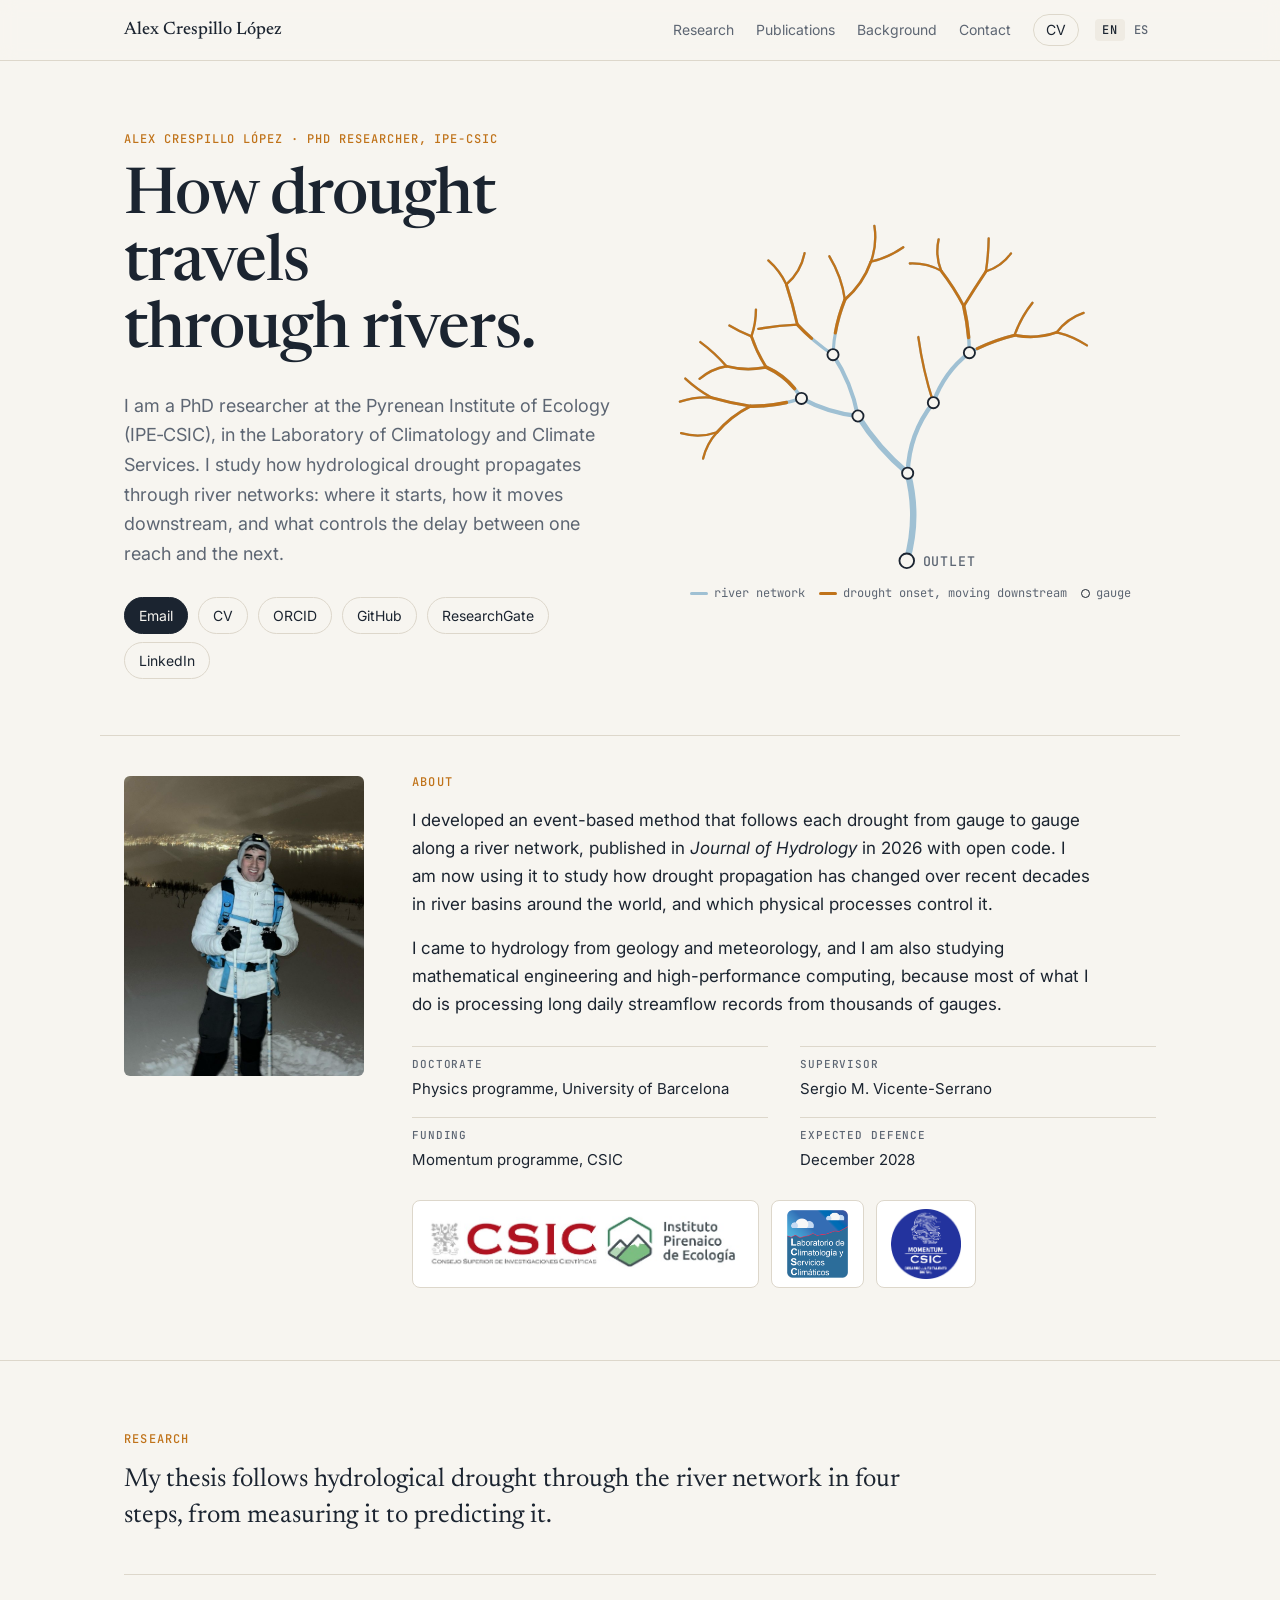
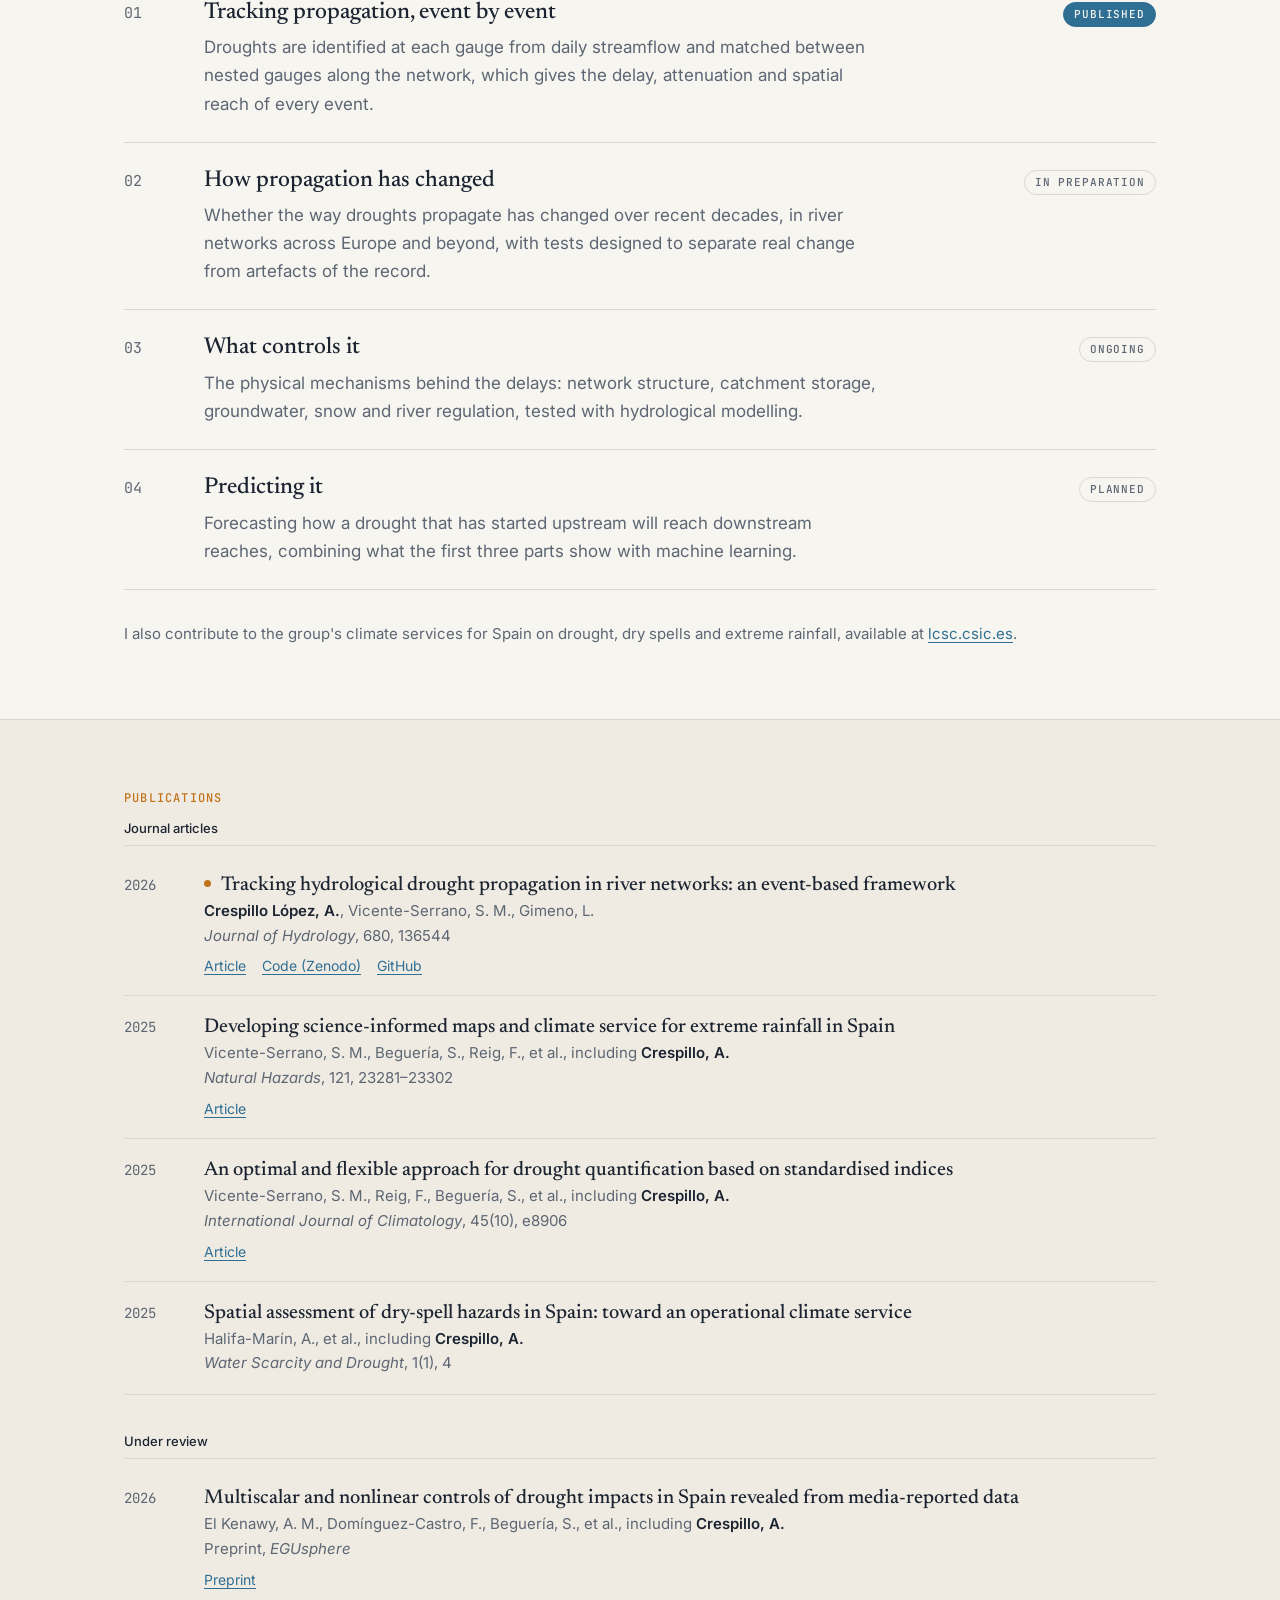
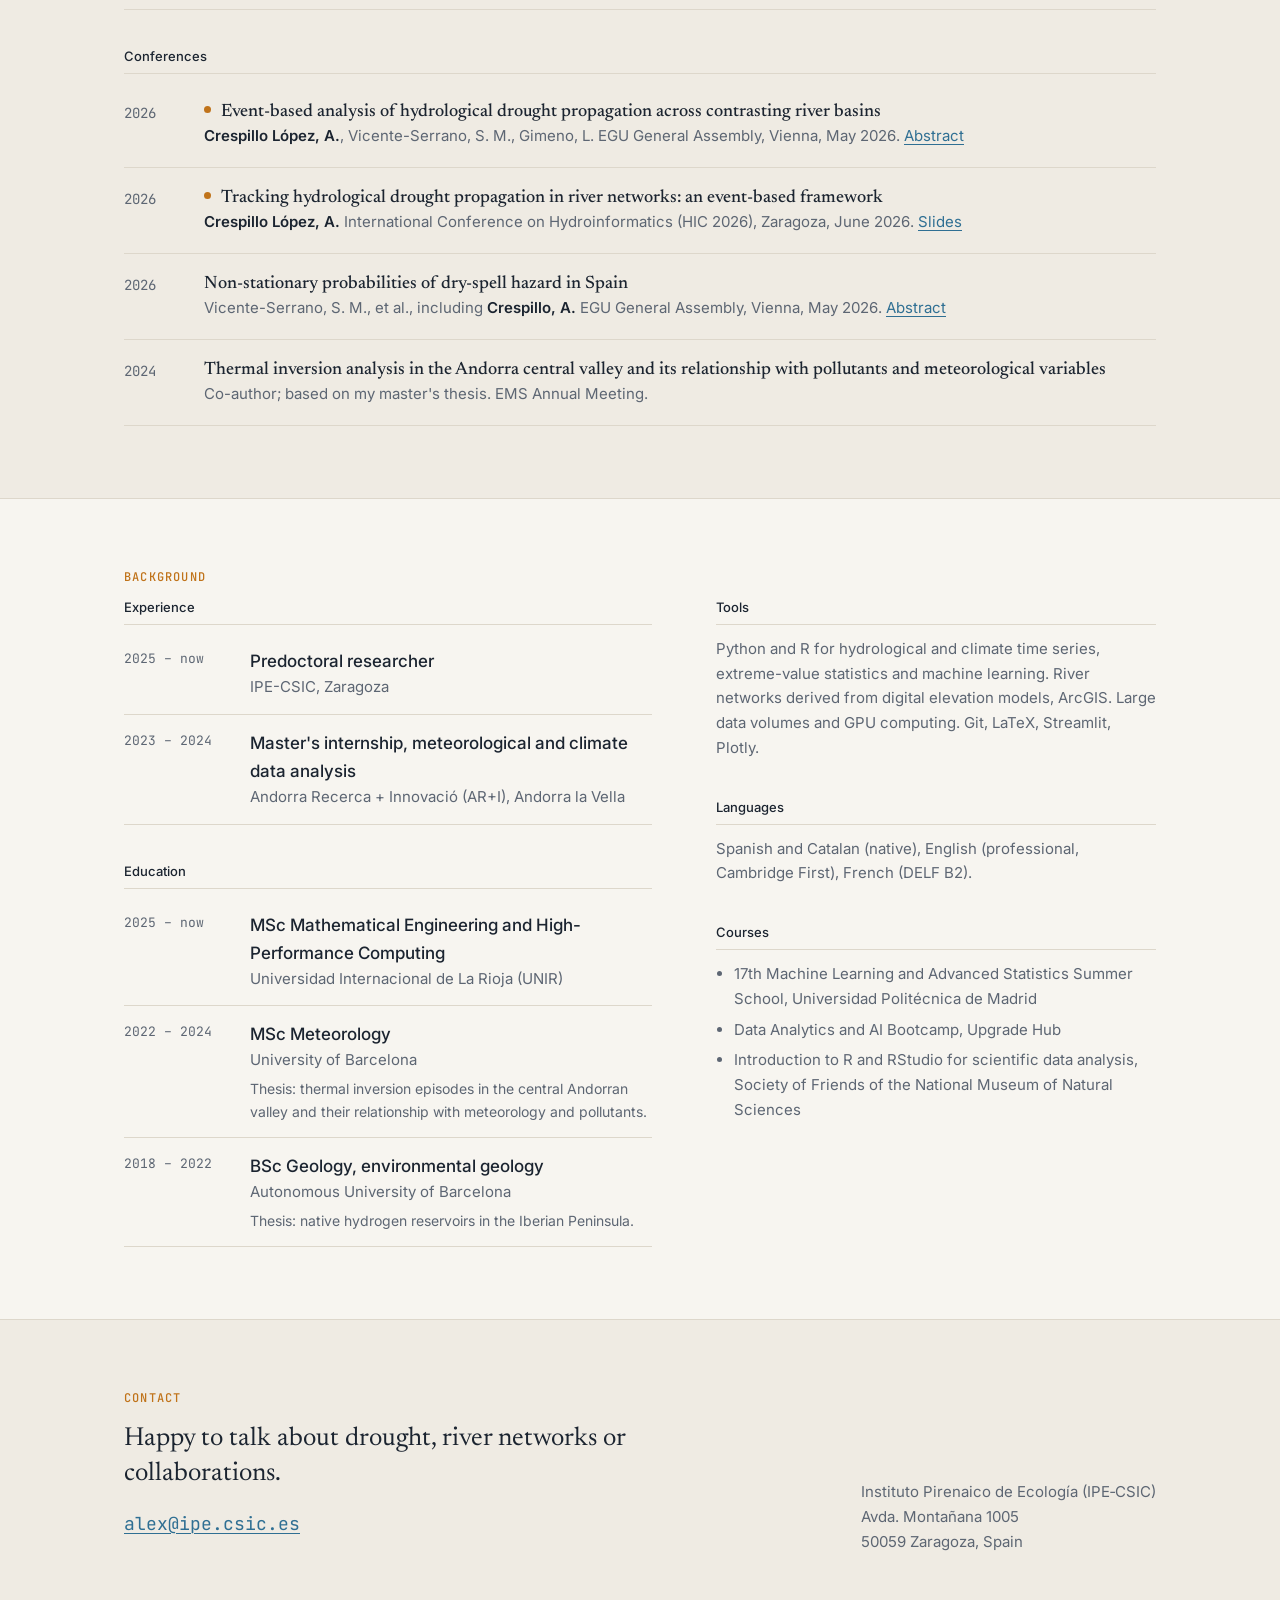
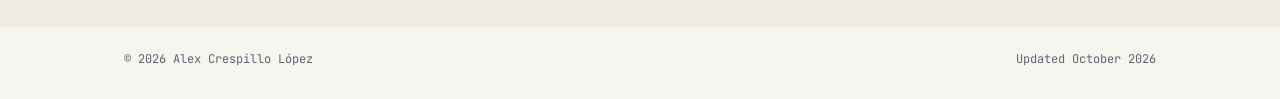
==== commit 97234e49: "Website: wider portrait, institution logos, HIC 2026 slides; collaboration mention removed" ====
--- a/index.html
+++ b/index.html
@@ -71,16 +71,14 @@
 
     <!-- About -->
     <section class="about wrap">
-      <img src="Photos%20and%20logos/portrait.jpg" alt="Alex Crespillo López" class="portrait" width="640" height="800">
+      <img src="Photos%20and%20logos/portrait.jpg" alt="Alex Crespillo López" class="portrait" width="720" height="900">
       <div class="about-text">
         <h2 class="section-label">About</h2>
         <p>
           I developed an event-based method that follows each drought from gauge to gauge
           along a river network, published in <em>Journal of Hydrology</em> in 2026 with open
           code. I am now using it to study how drought propagation has changed over recent
-          decades in river basins around the world, and, with Alexander Michalek at the
-          University of Minnesota, to test how well a continental hydrological model of the
-          United States reproduces drought.
+          decades in river basins around the world, and which physical processes control it.
         </p>
         <p>
           I came to hydrology from geology and meteorology, and I am also studying
@@ -93,6 +91,11 @@
           <div><dt>Funding</dt><dd>Momentum programme, CSIC</dd></div>
           <div><dt>Expected defence</dt><dd>December 2028</dd></div>
         </dl>
+        <div class="logos" aria-label="Institutions">
+          <a href="https://www.ipe.csic.es/" target="_blank" rel="noopener"><img src="Photos%20and%20logos/IPE-CSIC%20logo.jpg" alt="CSIC and Pyrenean Institute of Ecology (IPE)" width="683" height="151"></a>
+          <a href="https://lcsc.csic.es/" target="_blank" rel="noopener"><img src="Photos%20and%20logos/LCSC%20logo.png" alt="Laboratory of Climatology and Climate Services (LCSC)" width="484" height="532"></a>
+          <span><img src="Photos%20and%20logos/momentum_logo.png" alt="Momentum programme, CSIC" width="290" height="290"></span>
+        </div>
       </div>
     </section>
 
@@ -136,8 +139,8 @@
               <h3>What controls it</h3>
               <p>
                 The physical mechanisms behind the delays: network structure, catchment
-                storage, groundwater, snow and river regulation, tested with the Tiger-HLM
-                model together with the University of Minnesota.
+                storage, groundwater, snow and river regulation, tested with hydrological
+                modelling.
               </p>
             </div>
             <span class="status">Ongoing</span>
@@ -237,7 +240,8 @@
             <span class="year">2026</span>
             <div>
               <p class="title">Tracking hydrological drought propagation in river networks: an event-based framework</p>
-              <p class="venue"><b>Crespillo López, A.</b> International Conference on Hydroinformatics (HIC 2026), Zaragoza, June 2026.</p>
+              <p class="venue"><b>Crespillo López, A.</b> International Conference on Hydroinformatics (HIC 2026), Zaragoza, June 2026.
+                <a href="Talks/HIC2026_Crespillo.pdf" target="_blank" rel="noopener">Slides</a></p>
             </div>
           </li>
           <li class="pub">
--- a/style.css
+++ b/style.css
@@ -214,3 +214,13 @@
   .cv li { grid-template-columns: 1fr; gap: 0; }
   .facts { grid-template-columns: 1fr; }
 }
+
+/* Institution logos, on white tiles so they read in both themes */
+.logos { display: flex; flex-wrap: wrap; align-items: center; gap: 12px; margin-top: 28px; }
+.logos > * {
+  display: flex; align-items: center; justify-content: center;
+  height: 88px; padding: 8px 14px; background: #fff; border: 1px solid var(--rule); border-radius: 8px;
+}
+.logos img { height: 100%; width: auto; display: block; }
+.logos a:hover { border-color: var(--river); }
+@media (max-width: 640px) { .logos > * { height: 72px; } }
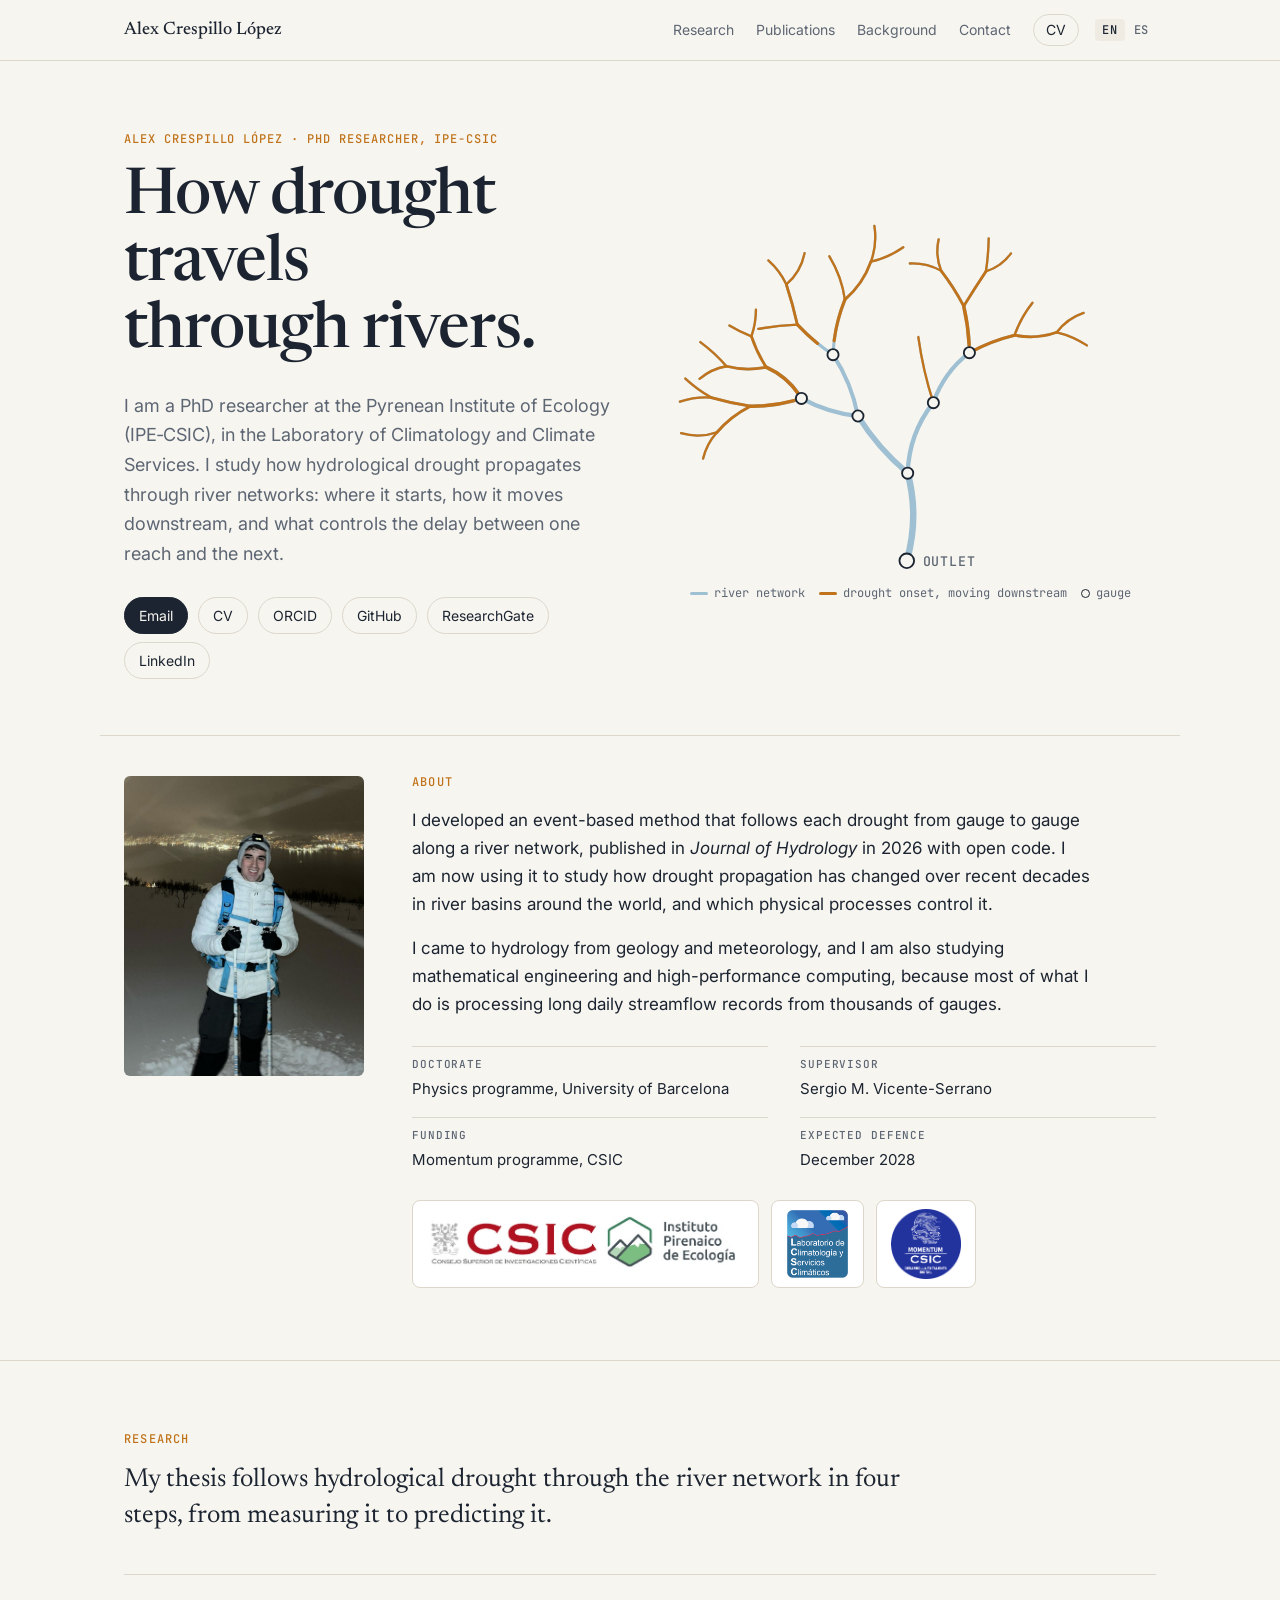
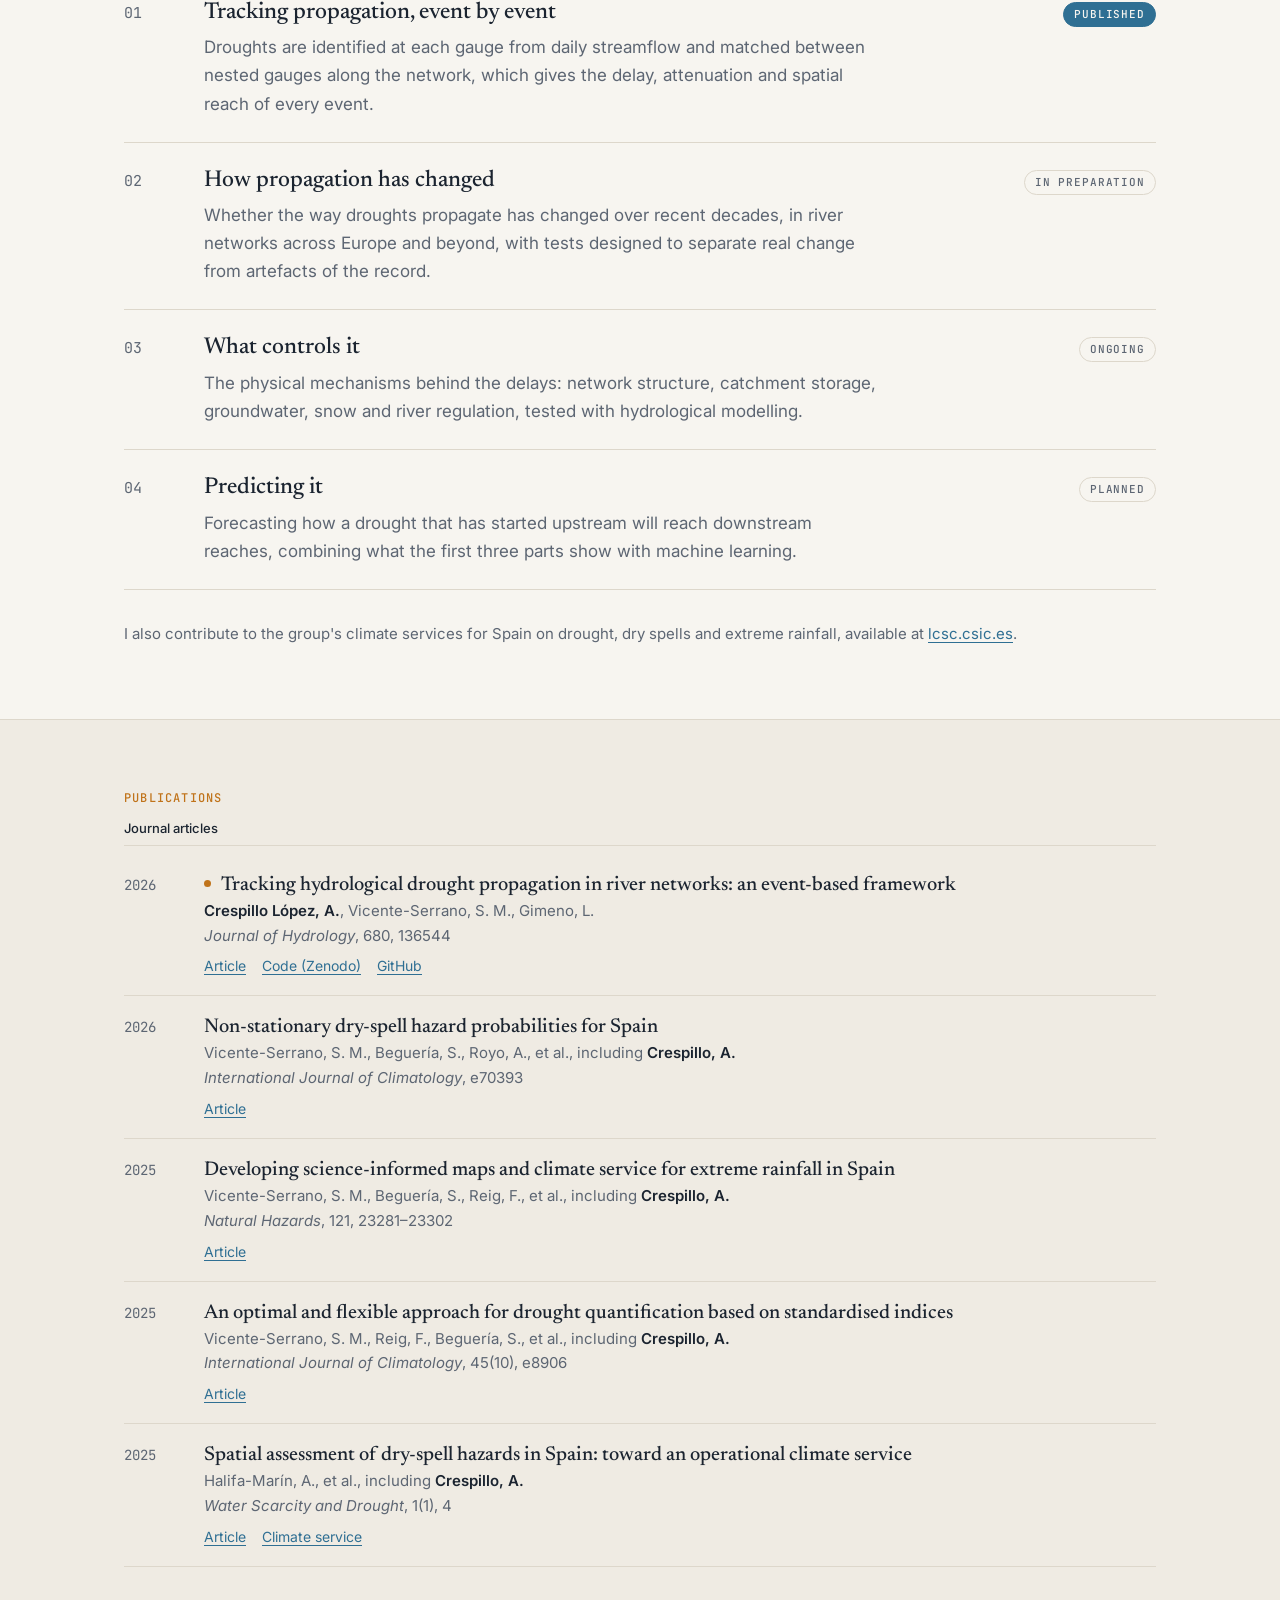
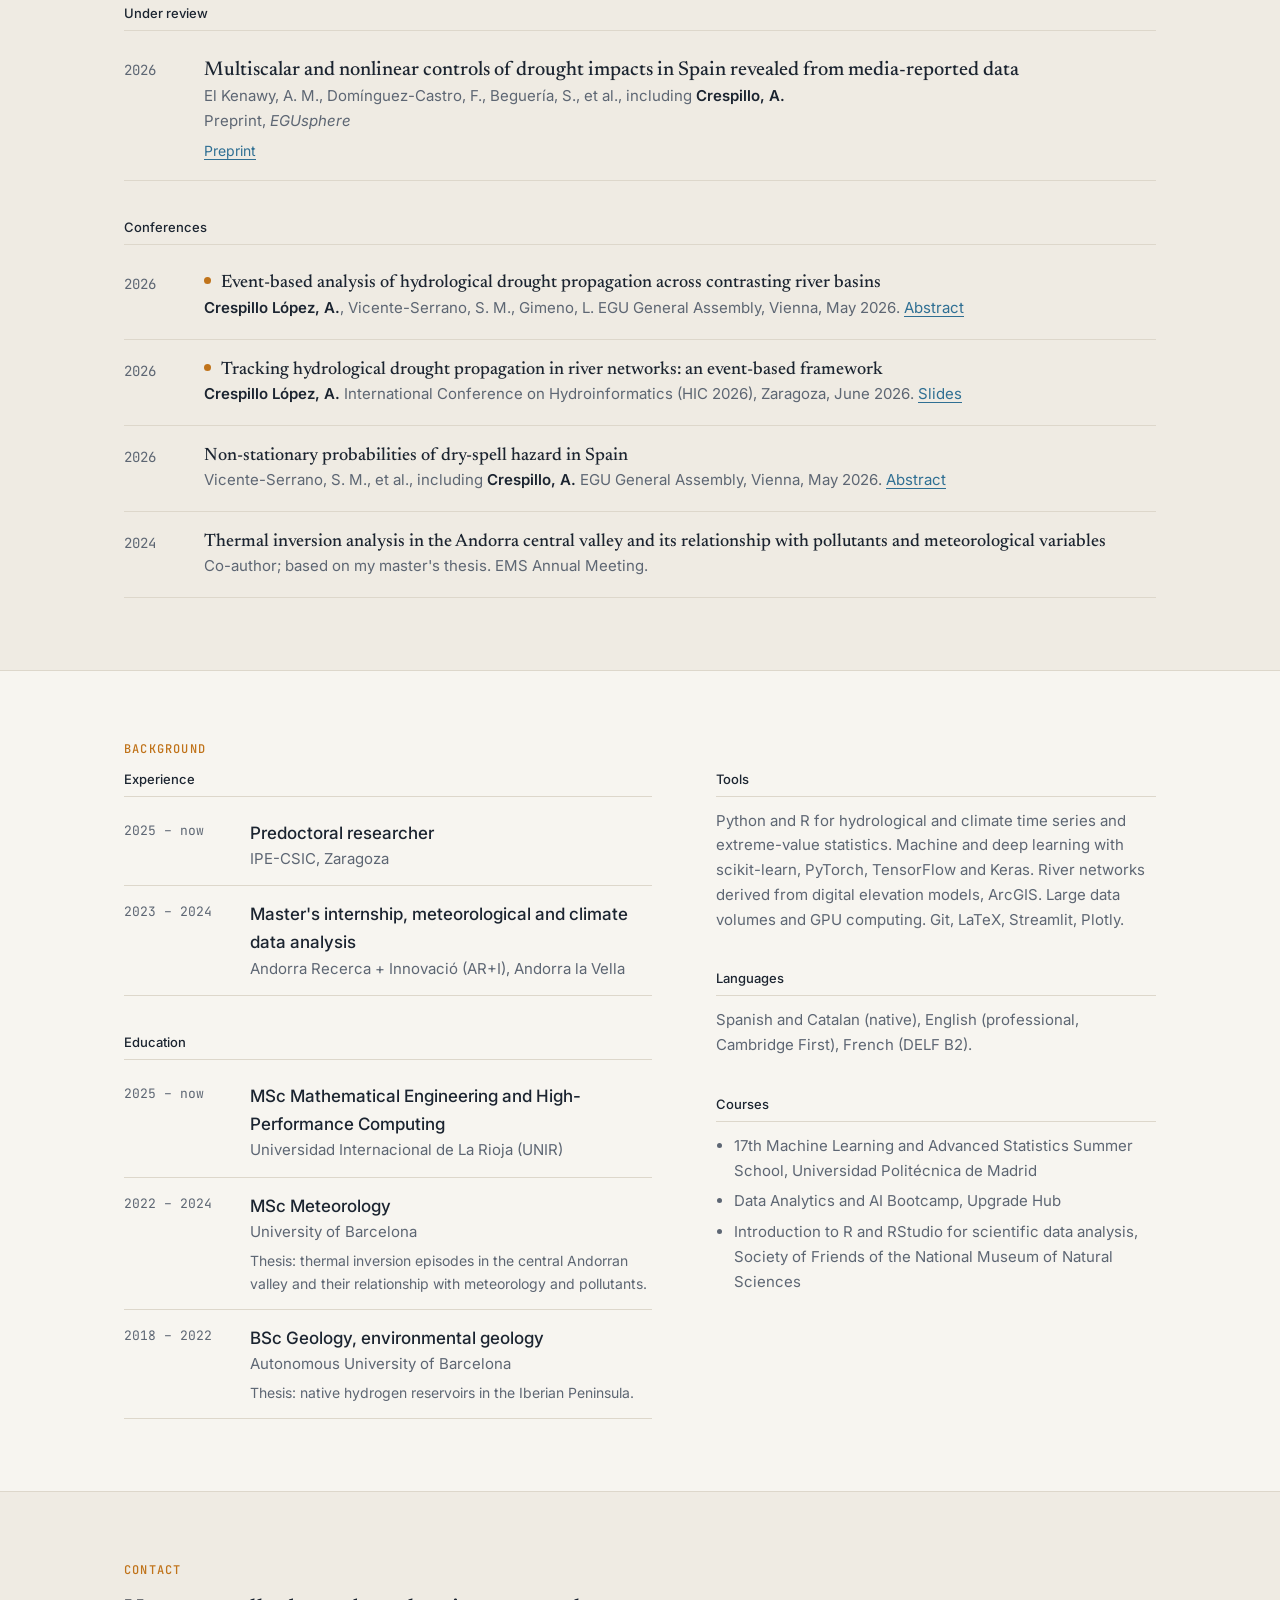
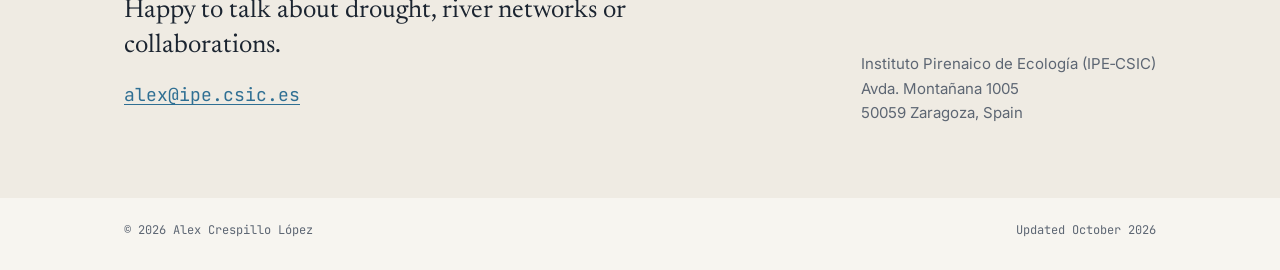
==== commit 1e062902: "Website: IJC 2026 paper, dry-spell article and climate service links, ML/DL libraries" ====
--- a/index.html
+++ b/index.html
@@ -186,6 +186,15 @@
             </div>
           </li>
           <li class="pub">
+            <span class="year">2026</span>
+            <div>
+              <p class="title">Non-stationary dry-spell hazard probabilities for Spain</p>
+              <p class="authors">Vicente-Serrano, S. M., Beguería, S., Royo, A., et al., including <b>Crespillo, A.</b></p>
+              <p class="venue"><em>International Journal of Climatology</em>, e70393</p>
+              <p class="actions"><a href="https://doi.org/10.1002/joc.70393" target="_blank" rel="noopener">Article</a></p>
+            </div>
+          </li>
+          <li class="pub">
             <span class="year">2025</span>
             <div>
               <p class="title">Developing science-informed maps and climate service for extreme rainfall in Spain</p>
@@ -209,6 +218,8 @@
               <p class="title">Spatial assessment of dry-spell hazards in Spain: toward an operational climate service</p>
               <p class="authors">Halifa-Marín, A., et al., including <b>Crespillo, A.</b></p>
               <p class="venue"><em>Water Scarcity and Drought</em>, 1(1), 4</p>
+              <p class="actions"><a href="https://www.sciltp.com/journals/wsd/articles/2509001429" target="_blank" rel="noopener">Article</a>
+                <a href="https://rachas-secas.csic.es/" target="_blank" rel="noopener">Climate service</a></p>
             </div>
           </li>
         </ol>
@@ -319,9 +330,10 @@
           <div>
             <h3 class="list-head">Tools</h3>
             <p class="plain">
-              Python and R for hydrological and climate time series, extreme-value statistics
-              and machine learning. River networks derived from digital elevation models,
-              ArcGIS. Large data volumes and GPU computing. Git, LaTeX, Streamlit, Plotly.
+              Python and R for hydrological and climate time series and extreme-value
+              statistics. Machine and deep learning with scikit-learn, PyTorch, TensorFlow
+              and Keras. River networks derived from digital elevation models, ArcGIS. Large
+              data volumes and GPU computing. Git, LaTeX, Streamlit, Plotly.
             </p>
 
             <h3 class="list-head">Languages</h3>
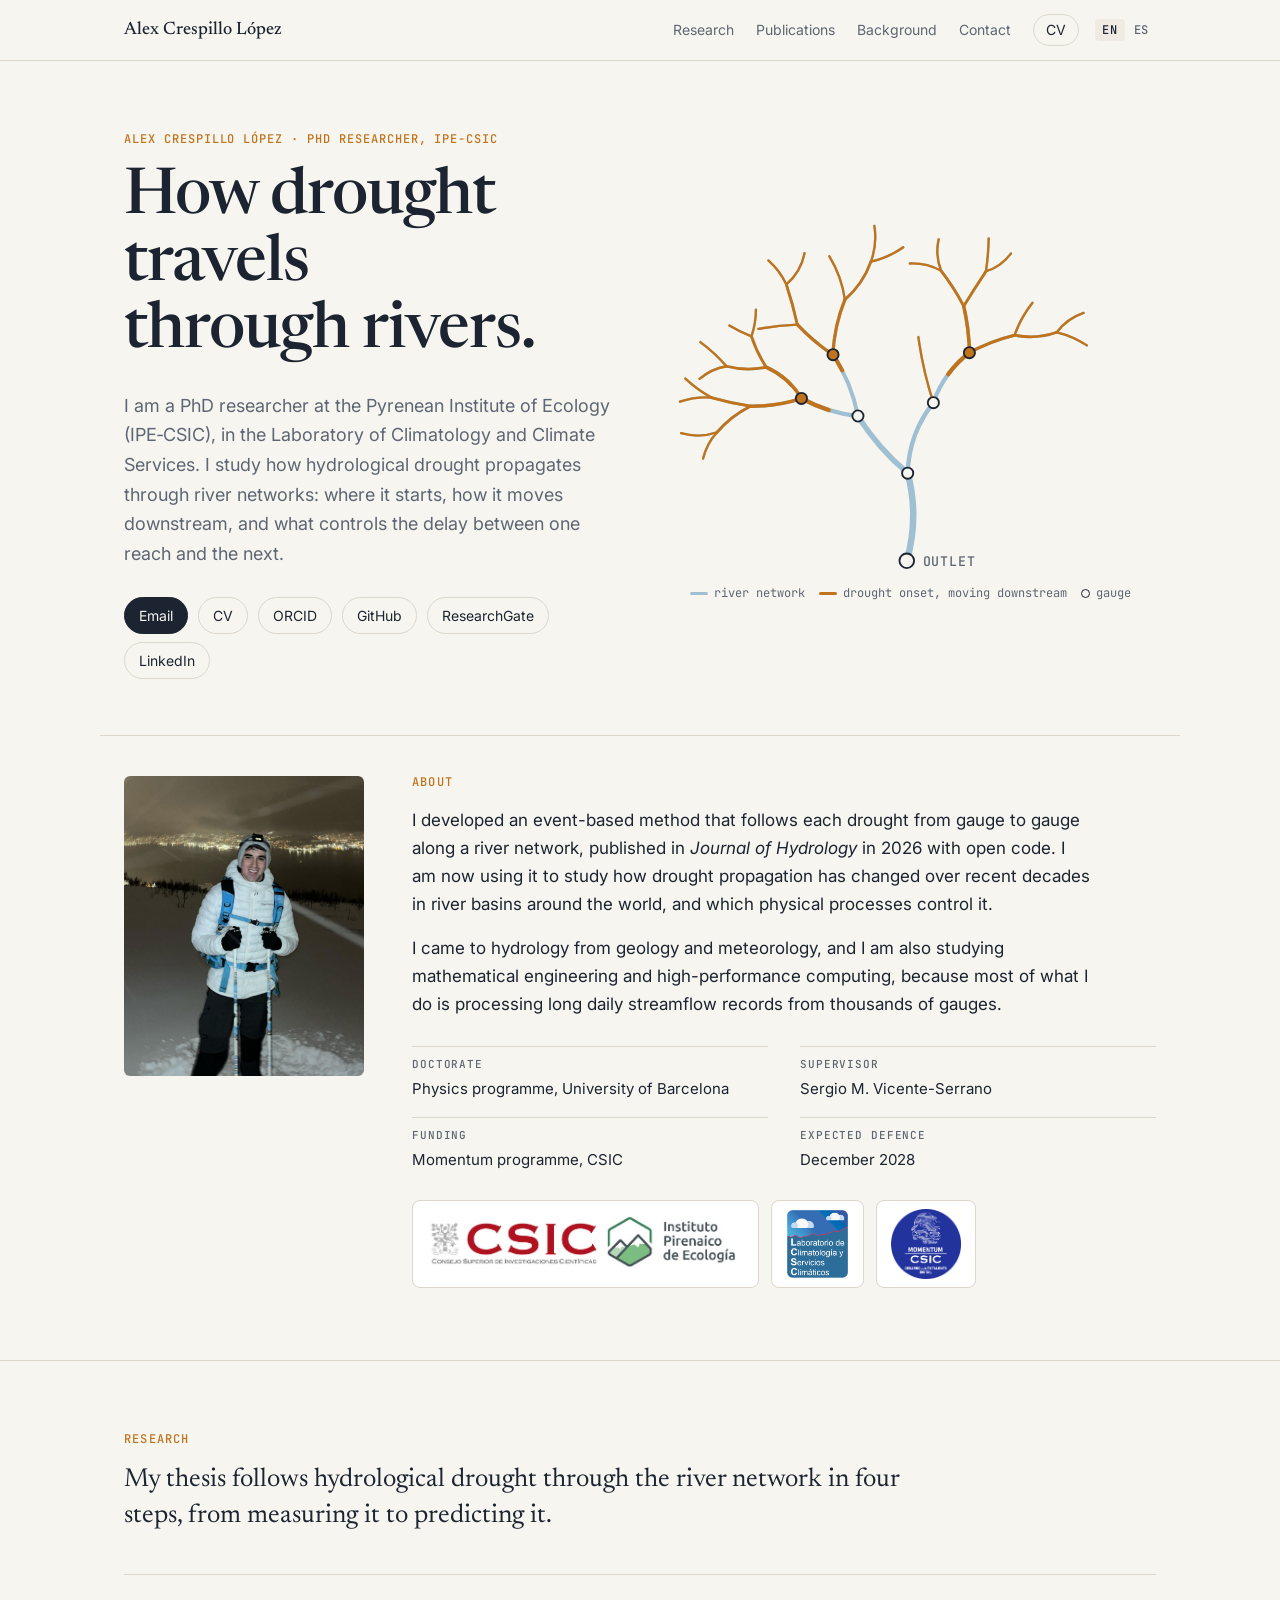
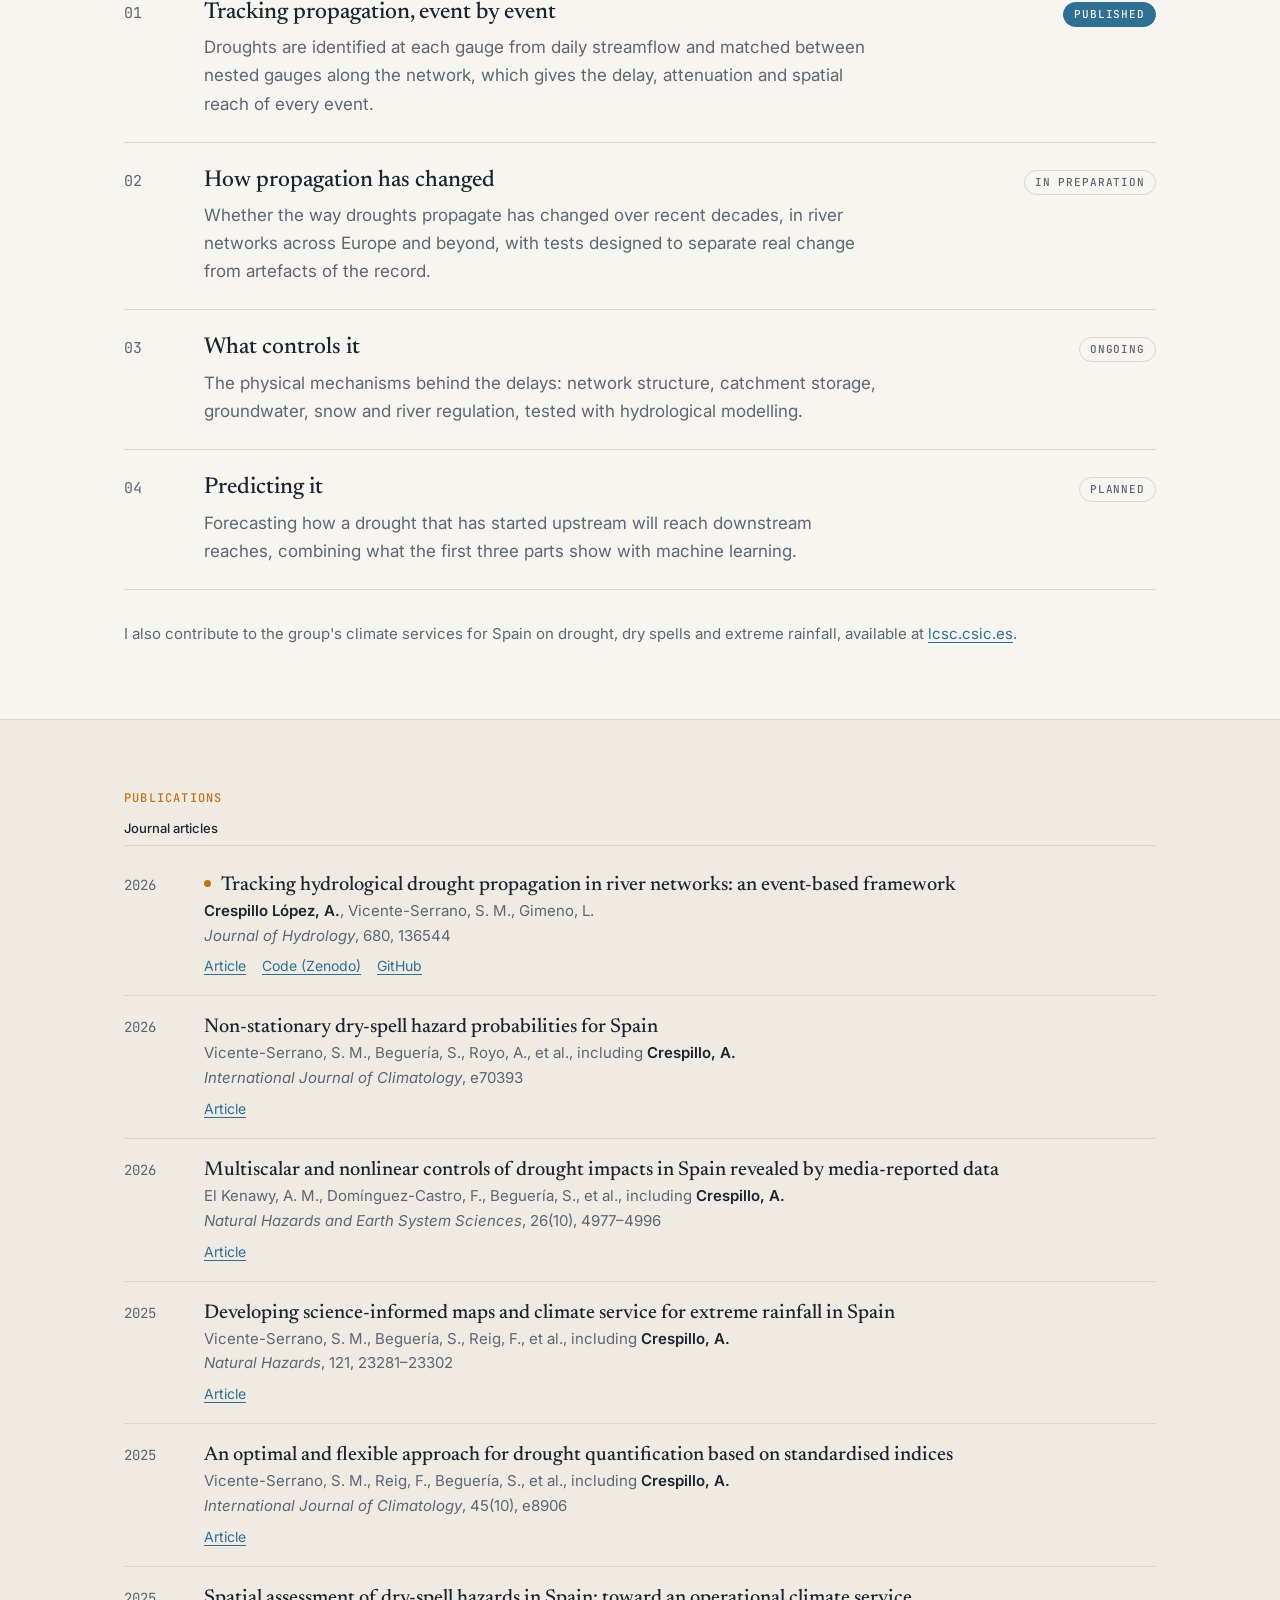
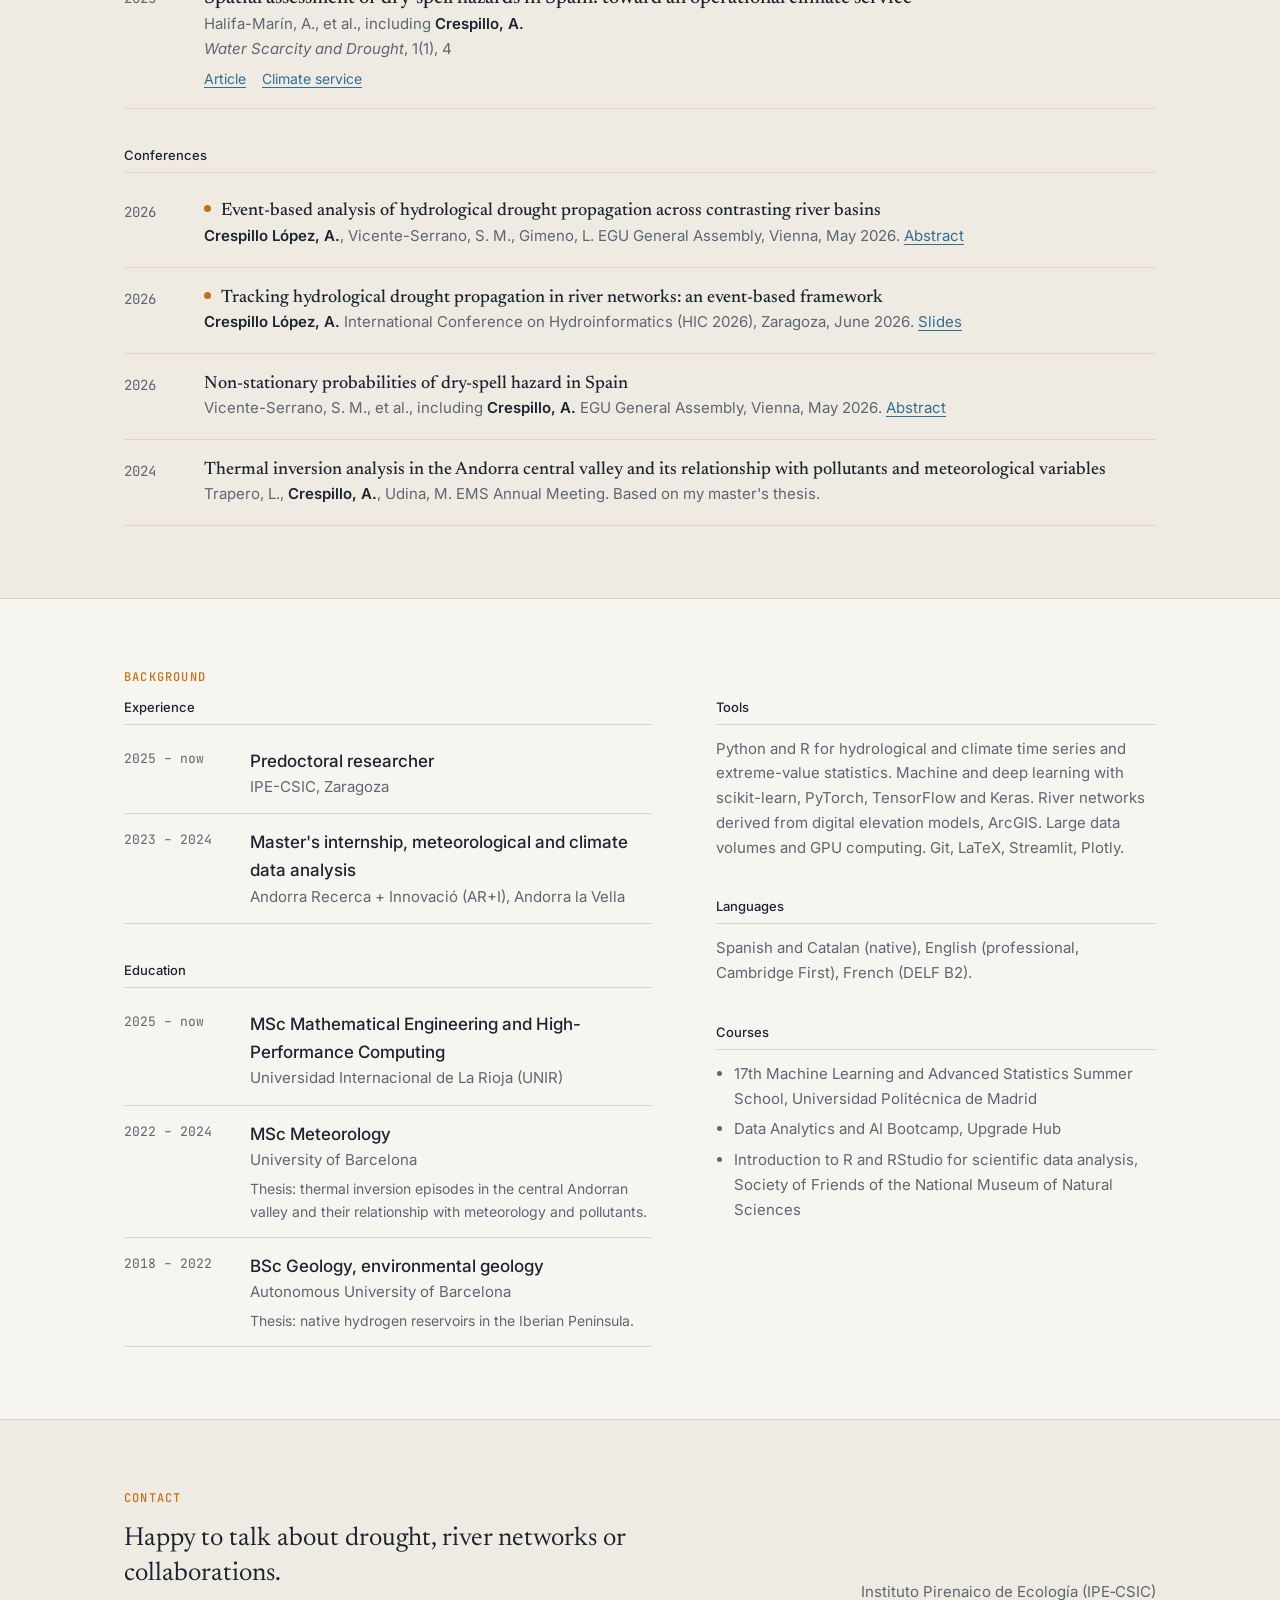
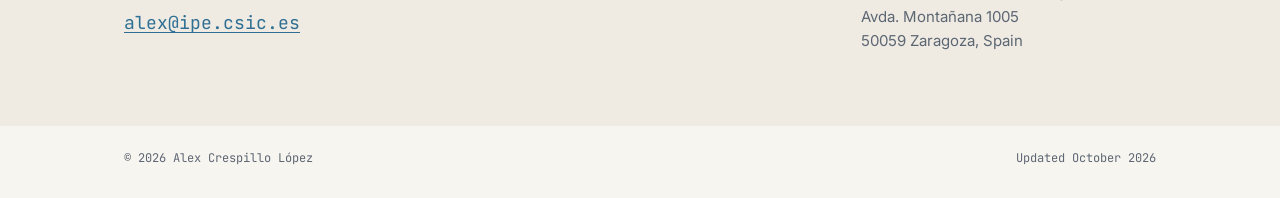
==== commit 06812adc: "Publications: NHESS 2026 article published, EMS 2024 authors" ====
--- a/index.html
+++ b/index.html
@@ -195,6 +195,15 @@
             </div>
           </li>
           <li class="pub">
+            <span class="year">2026</span>
+            <div>
+              <p class="title">Multiscalar and nonlinear controls of drought impacts in Spain revealed by media-reported data</p>
+              <p class="authors">El Kenawy, A. M., Domínguez-Castro, F., Beguería, S., et al., including <b>Crespillo, A.</b></p>
+              <p class="venue"><em>Natural Hazards and Earth System Sciences</em>, 26(10), 4977–4996</p>
+              <p class="actions"><a href="https://doi.org/10.5194/nhess-26-4977-2026" target="_blank" rel="noopener">Article</a></p>
+            </div>
+          </li>
+          <li class="pub">
             <span class="year">2025</span>
             <div>
               <p class="title">Developing science-informed maps and climate service for extreme rainfall in Spain</p>
@@ -224,18 +233,6 @@
           </li>
         </ol>
 
-        <h3 class="list-head">Under review</h3>
-        <ol class="pubs">
-          <li class="pub">
-            <span class="year">2026</span>
-            <div>
-              <p class="title">Multiscalar and nonlinear controls of drought impacts in Spain revealed from media-reported data</p>
-              <p class="authors">El Kenawy, A. M., Domínguez-Castro, F., Beguería, S., et al., including <b>Crespillo, A.</b></p>
-              <p class="venue">Preprint, <em>EGUsphere</em></p>
-              <p class="actions"><a href="https://doi.org/10.5194/egusphere-2026-3003" target="_blank" rel="noopener">Preprint</a></p>
-            </div>
-          </li>
-        </ol>
 
         <h3 class="list-head">Conferences</h3>
         <ol class="pubs compact">
@@ -267,7 +264,7 @@
             <span class="year">2024</span>
             <div>
               <p class="title">Thermal inversion analysis in the Andorra central valley and its relationship with pollutants and meteorological variables</p>
-              <p class="venue">Co-author; based on my master's thesis. EMS Annual Meeting.</p>
+              <p class="venue">Trapero, L., <b>Crespillo, A.</b>, Udina, M. EMS Annual Meeting. Based on my master's thesis.</p>
             </div>
           </li>
         </ol>
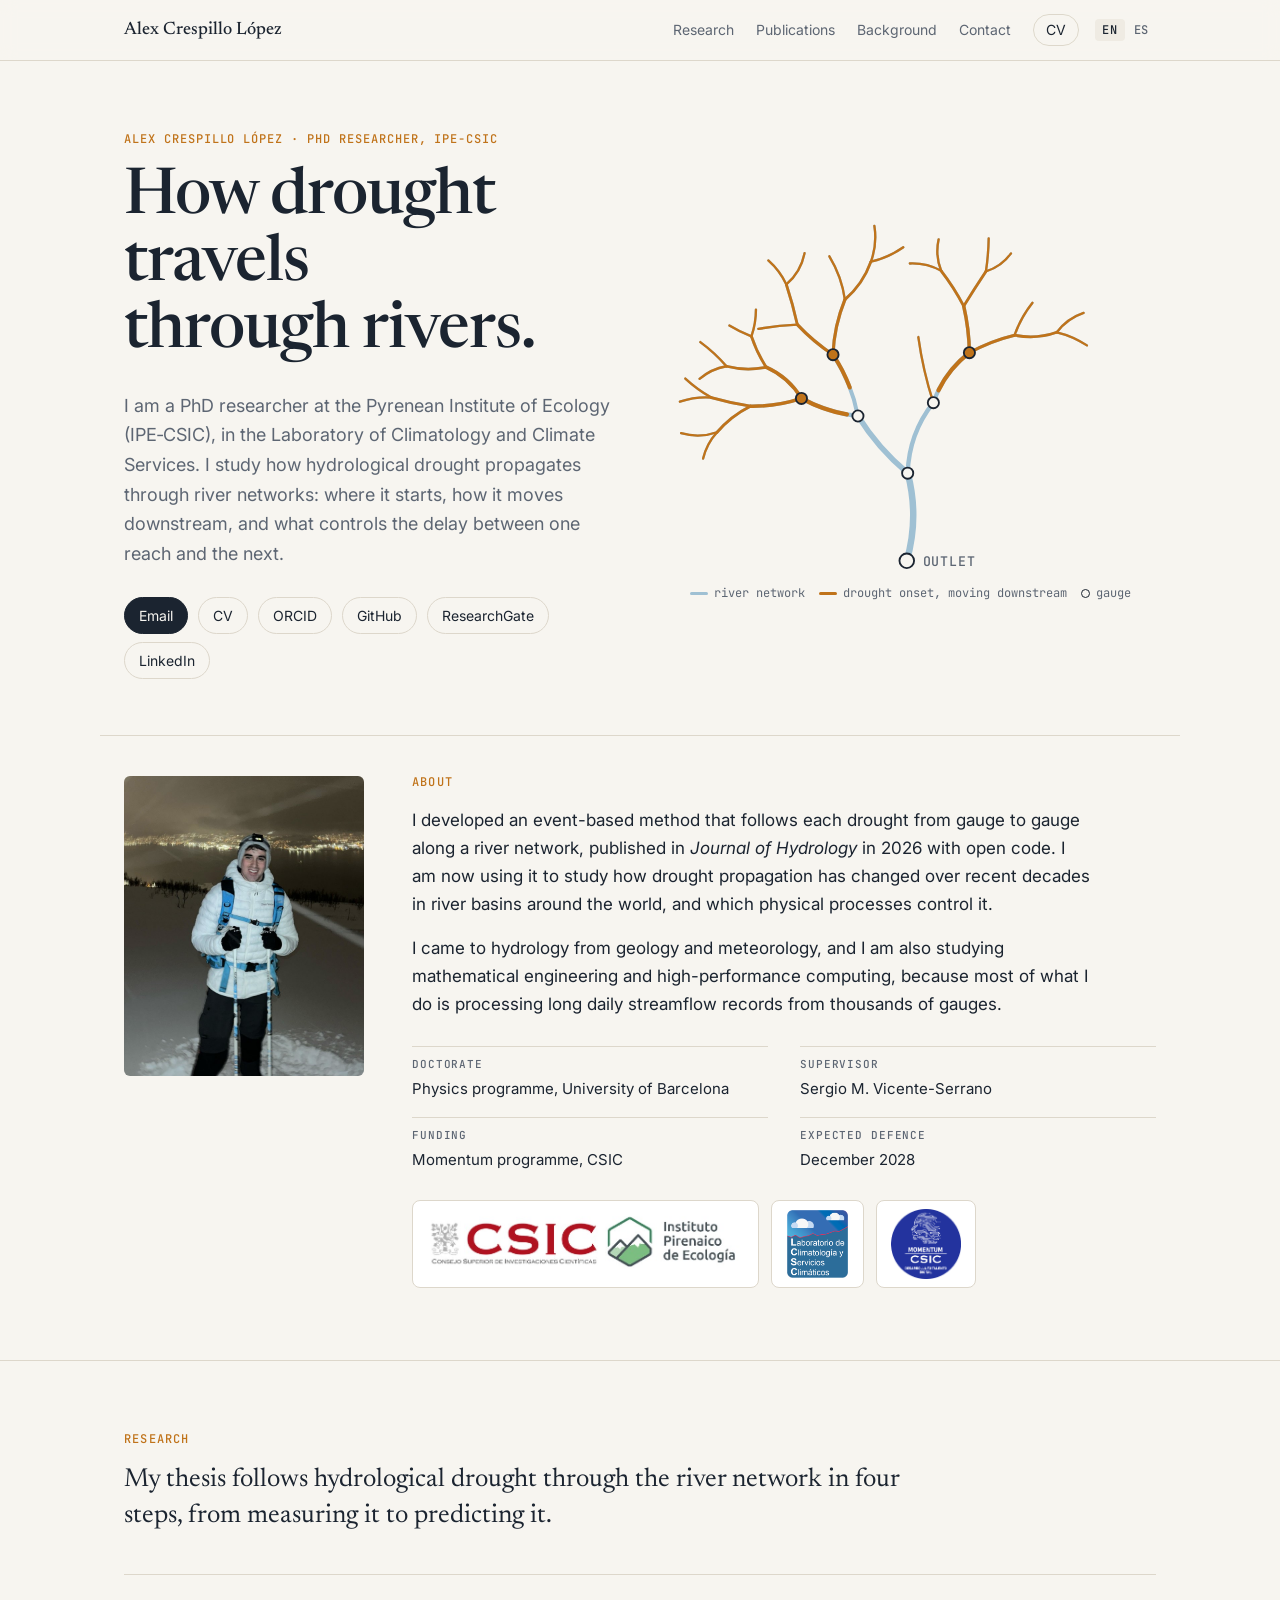
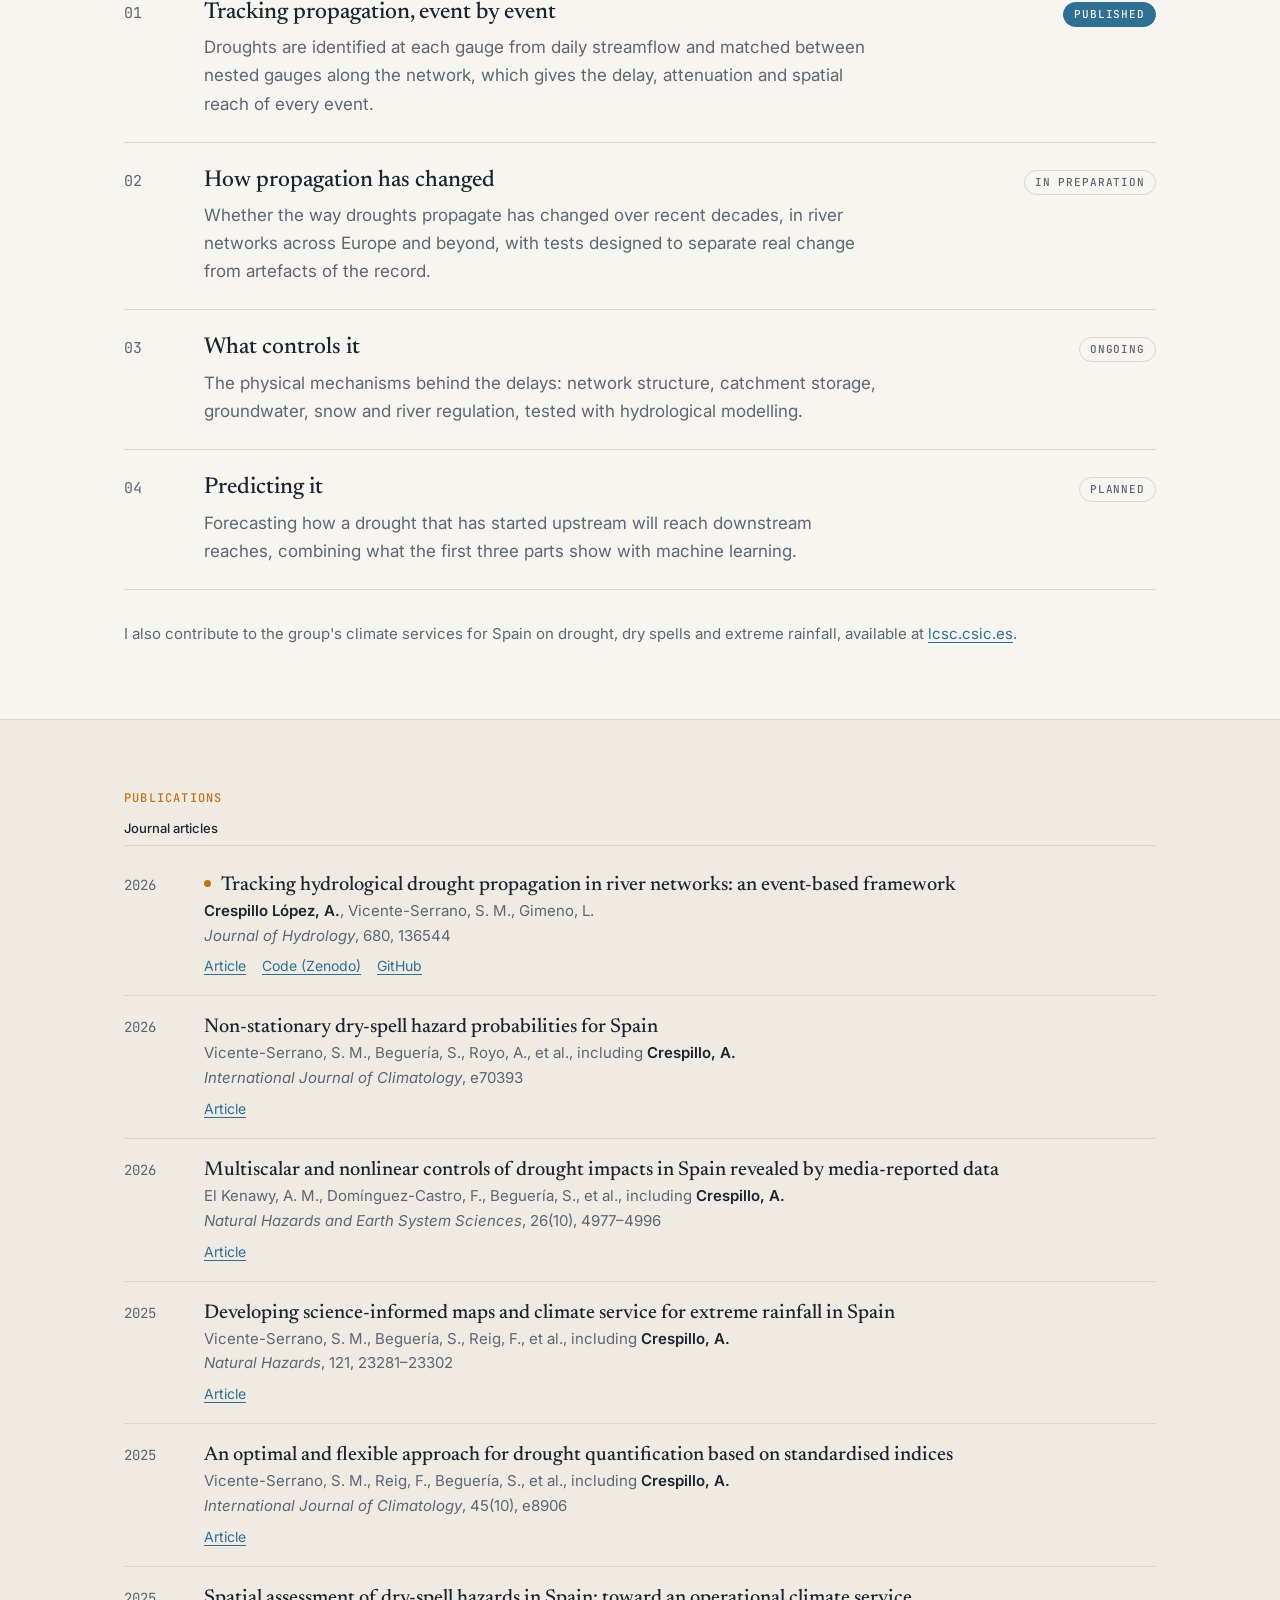
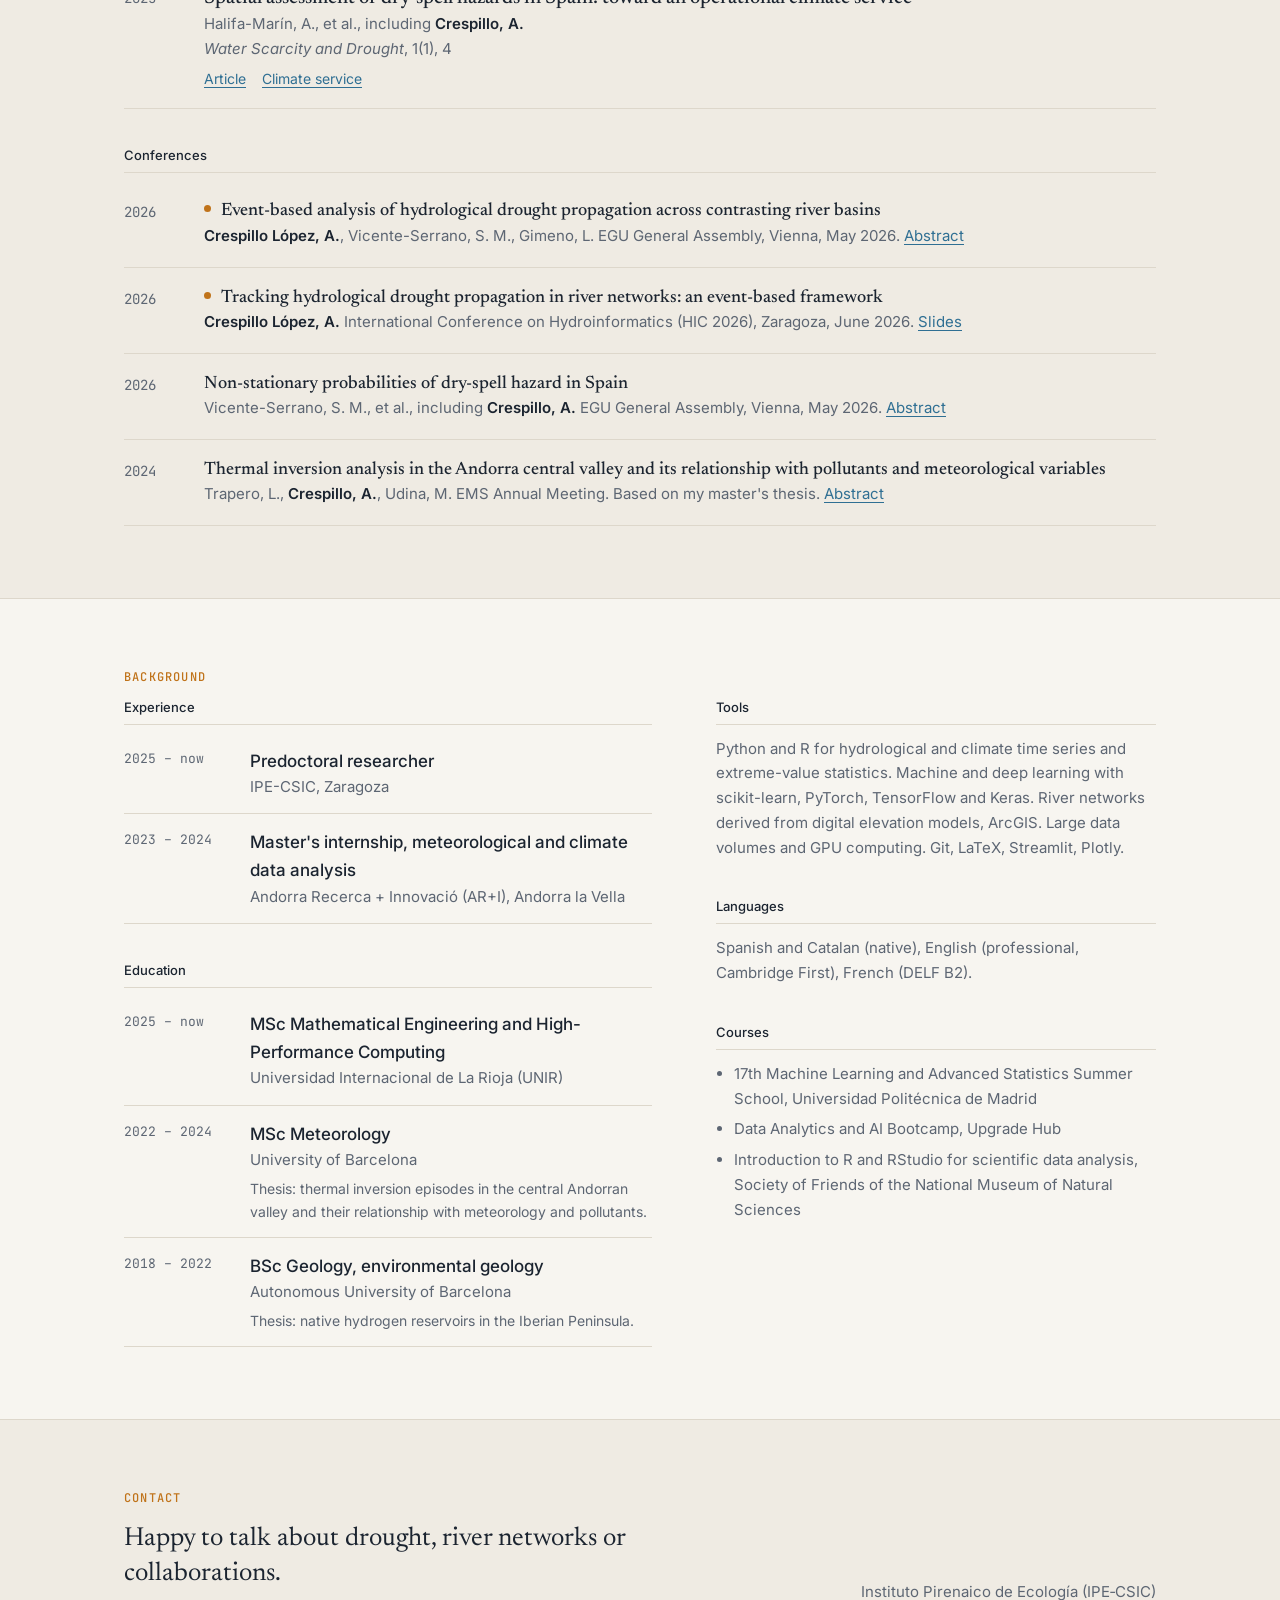
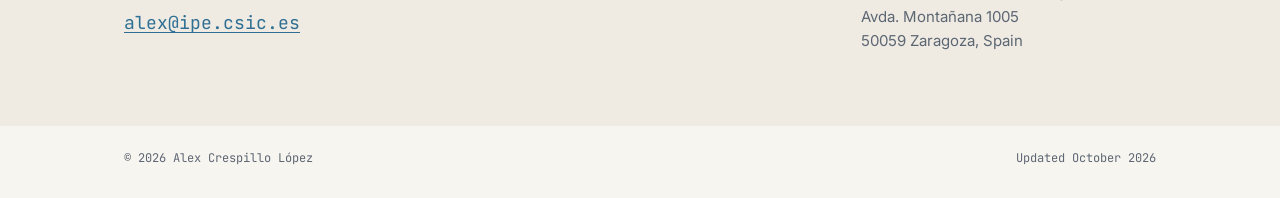
==== commit 6654f8b0: "EMS 2024 abstract link" ====
--- a/index.html
+++ b/index.html
@@ -264,7 +264,8 @@
             <span class="year">2024</span>
             <div>
               <p class="title">Thermal inversion analysis in the Andorra central valley and its relationship with pollutants and meteorological variables</p>
-              <p class="venue">Trapero, L., <b>Crespillo, A.</b>, Udina, M. EMS Annual Meeting. Based on my master's thesis.</p>
+              <p class="venue">Trapero, L., <b>Crespillo, A.</b>, Udina, M. EMS Annual Meeting. Based on my master's thesis.
+                <a href="https://doi.org/10.5194/ems2024-722" target="_blank" rel="noopener">Abstract</a></p>
             </div>
           </li>
         </ol>
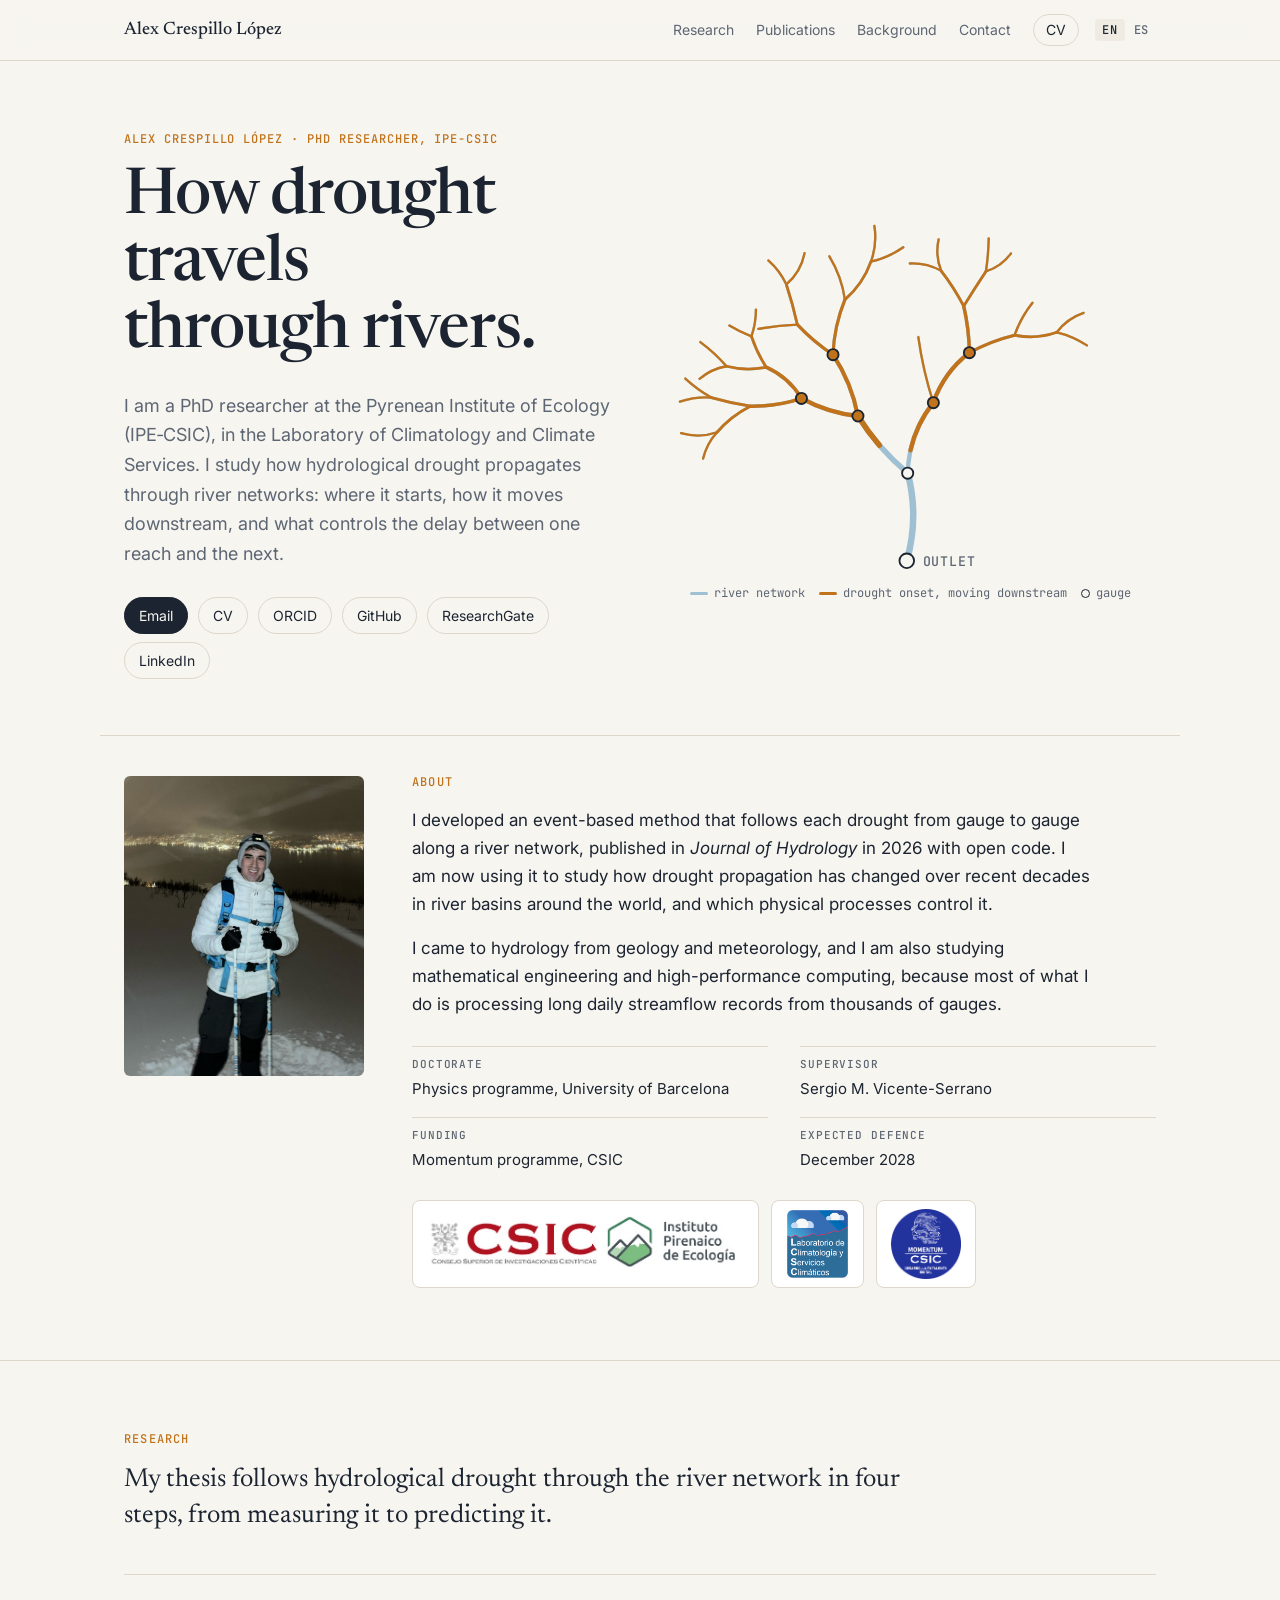
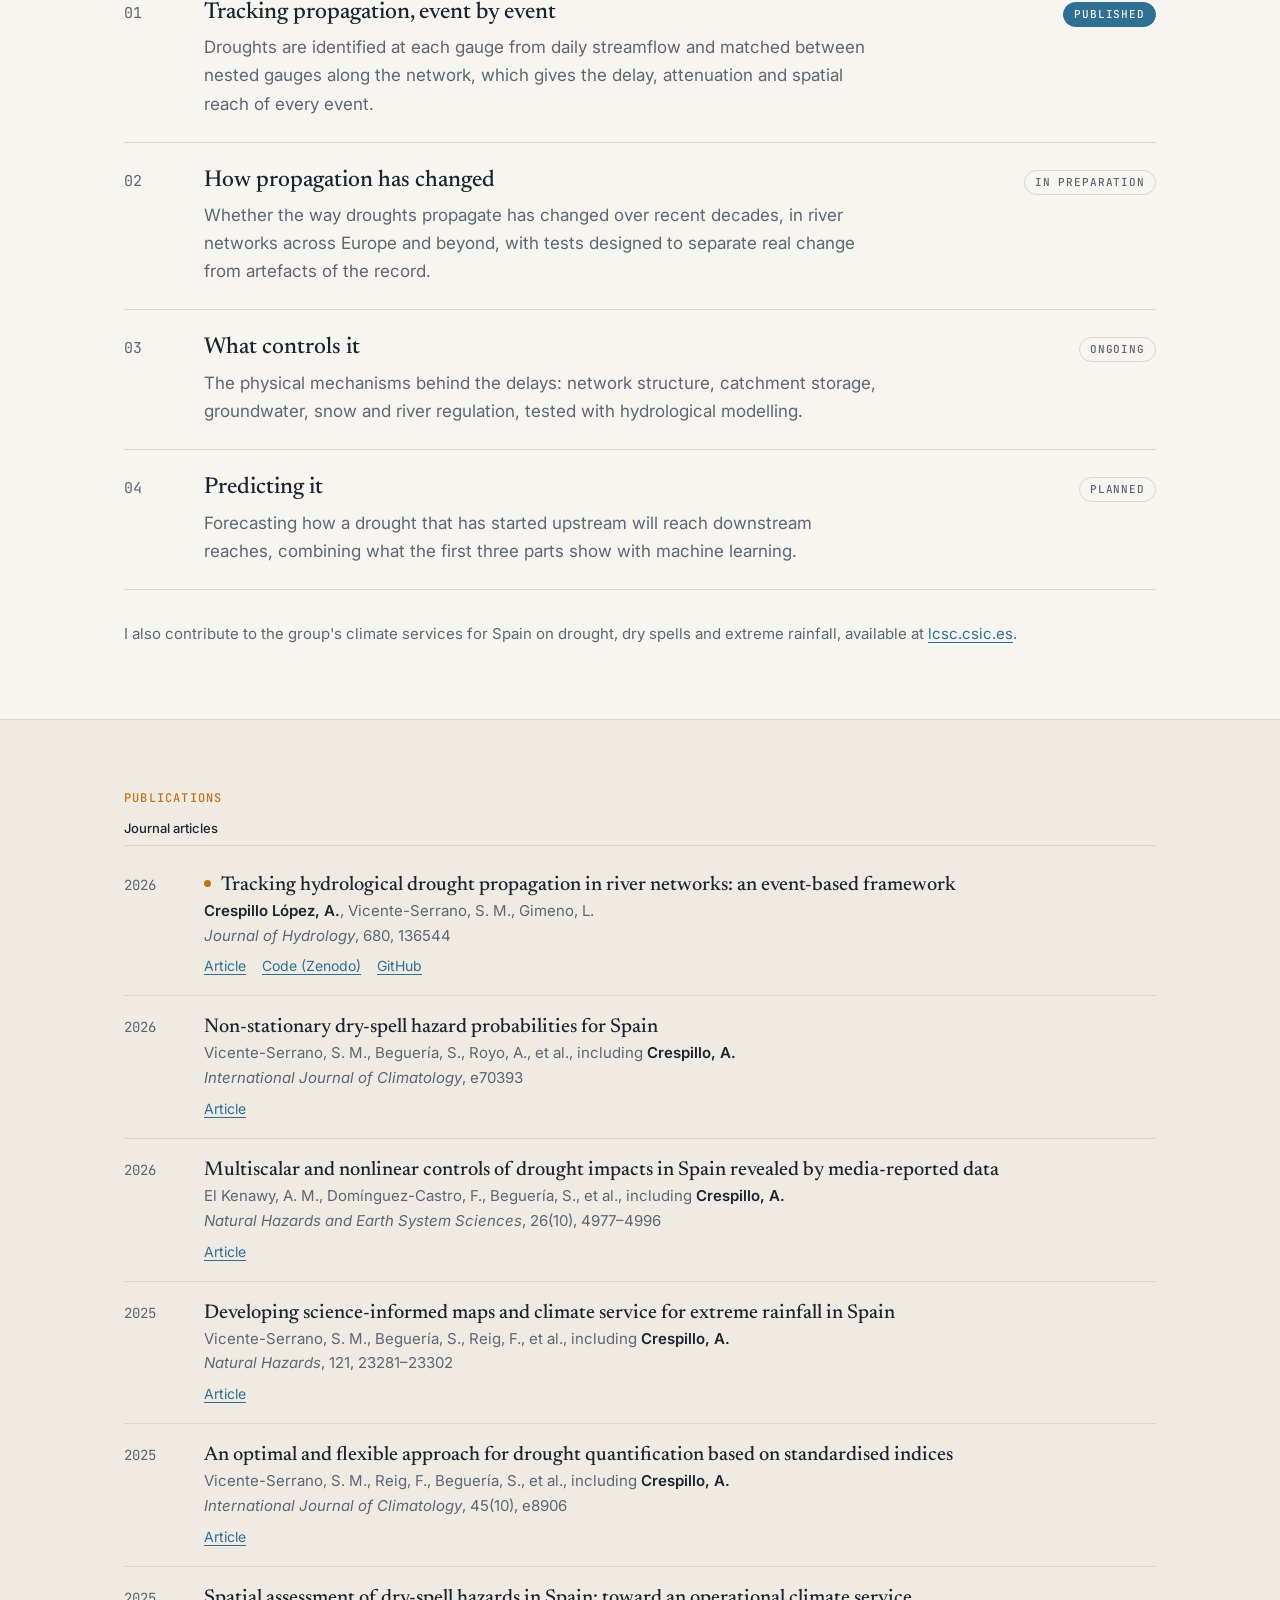
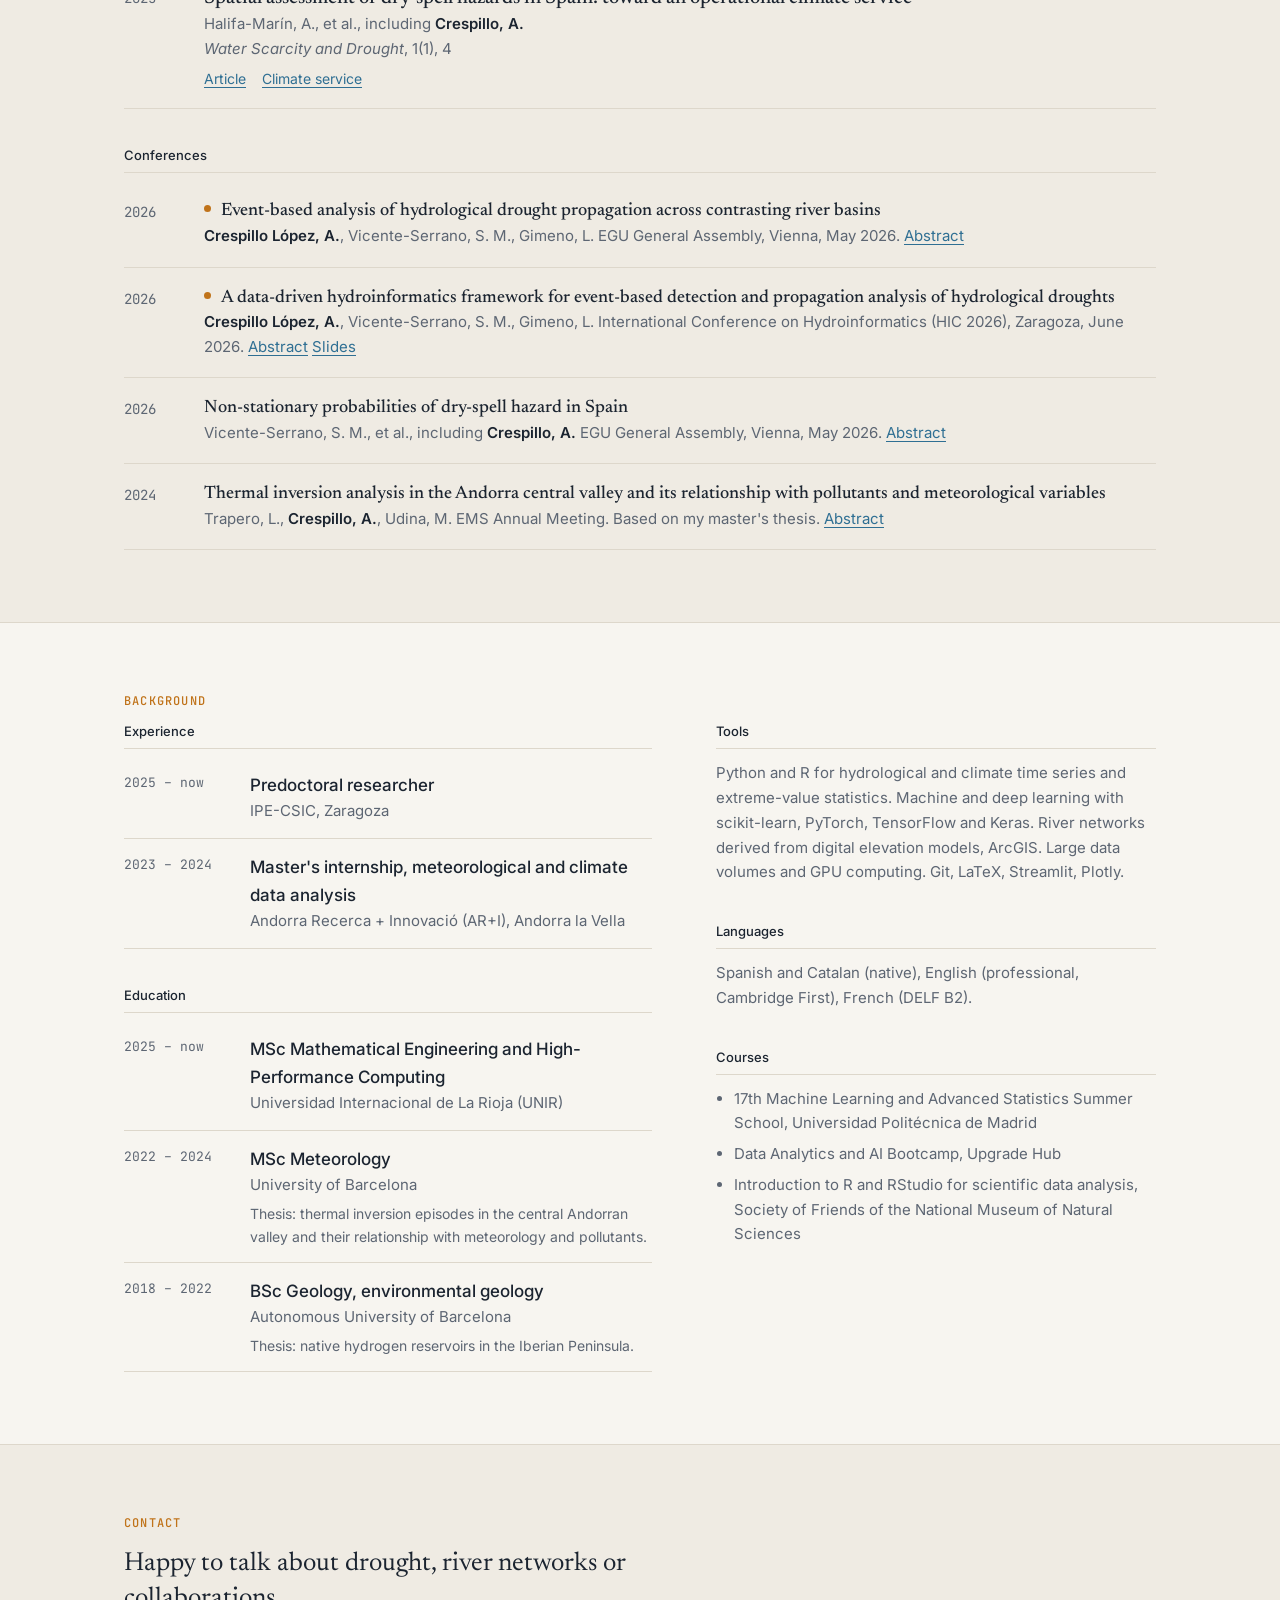
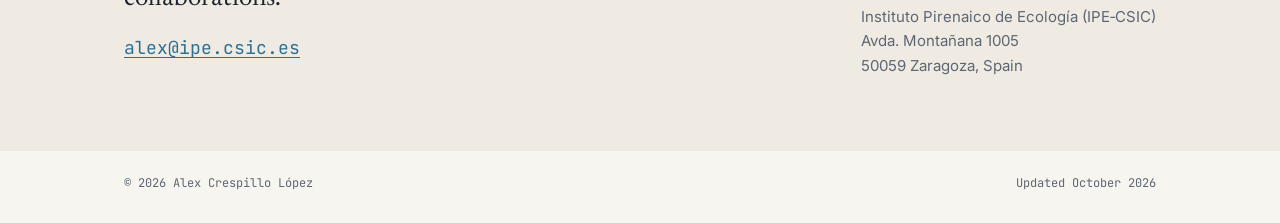
==== commit ac70dd23: "HIC 2026: official abstract title, co-authors and abstract link" ====
--- a/index.html
+++ b/index.html
@@ -247,8 +247,9 @@
           <li class="pub own">
             <span class="year">2026</span>
             <div>
-              <p class="title">Tracking hydrological drought propagation in river networks: an event-based framework</p>
-              <p class="venue"><b>Crespillo López, A.</b> International Conference on Hydroinformatics (HIC 2026), Zaragoza, June 2026.
+              <p class="title">A data-driven hydroinformatics framework for event-based detection and propagation analysis of hydrological droughts</p>
+              <p class="venue"><b>Crespillo López, A.</b>, Vicente-Serrano, S. M., Gimeno, L. International Conference on Hydroinformatics (HIC 2026), Zaragoza, June 2026.
+                <a href="https://www.iahr.org/library/info?pid=40502" target="_blank" rel="noopener">Abstract</a>
                 <a href="Talks/HIC2026_Crespillo.pdf" target="_blank" rel="noopener">Slides</a></p>
             </div>
           </li>
